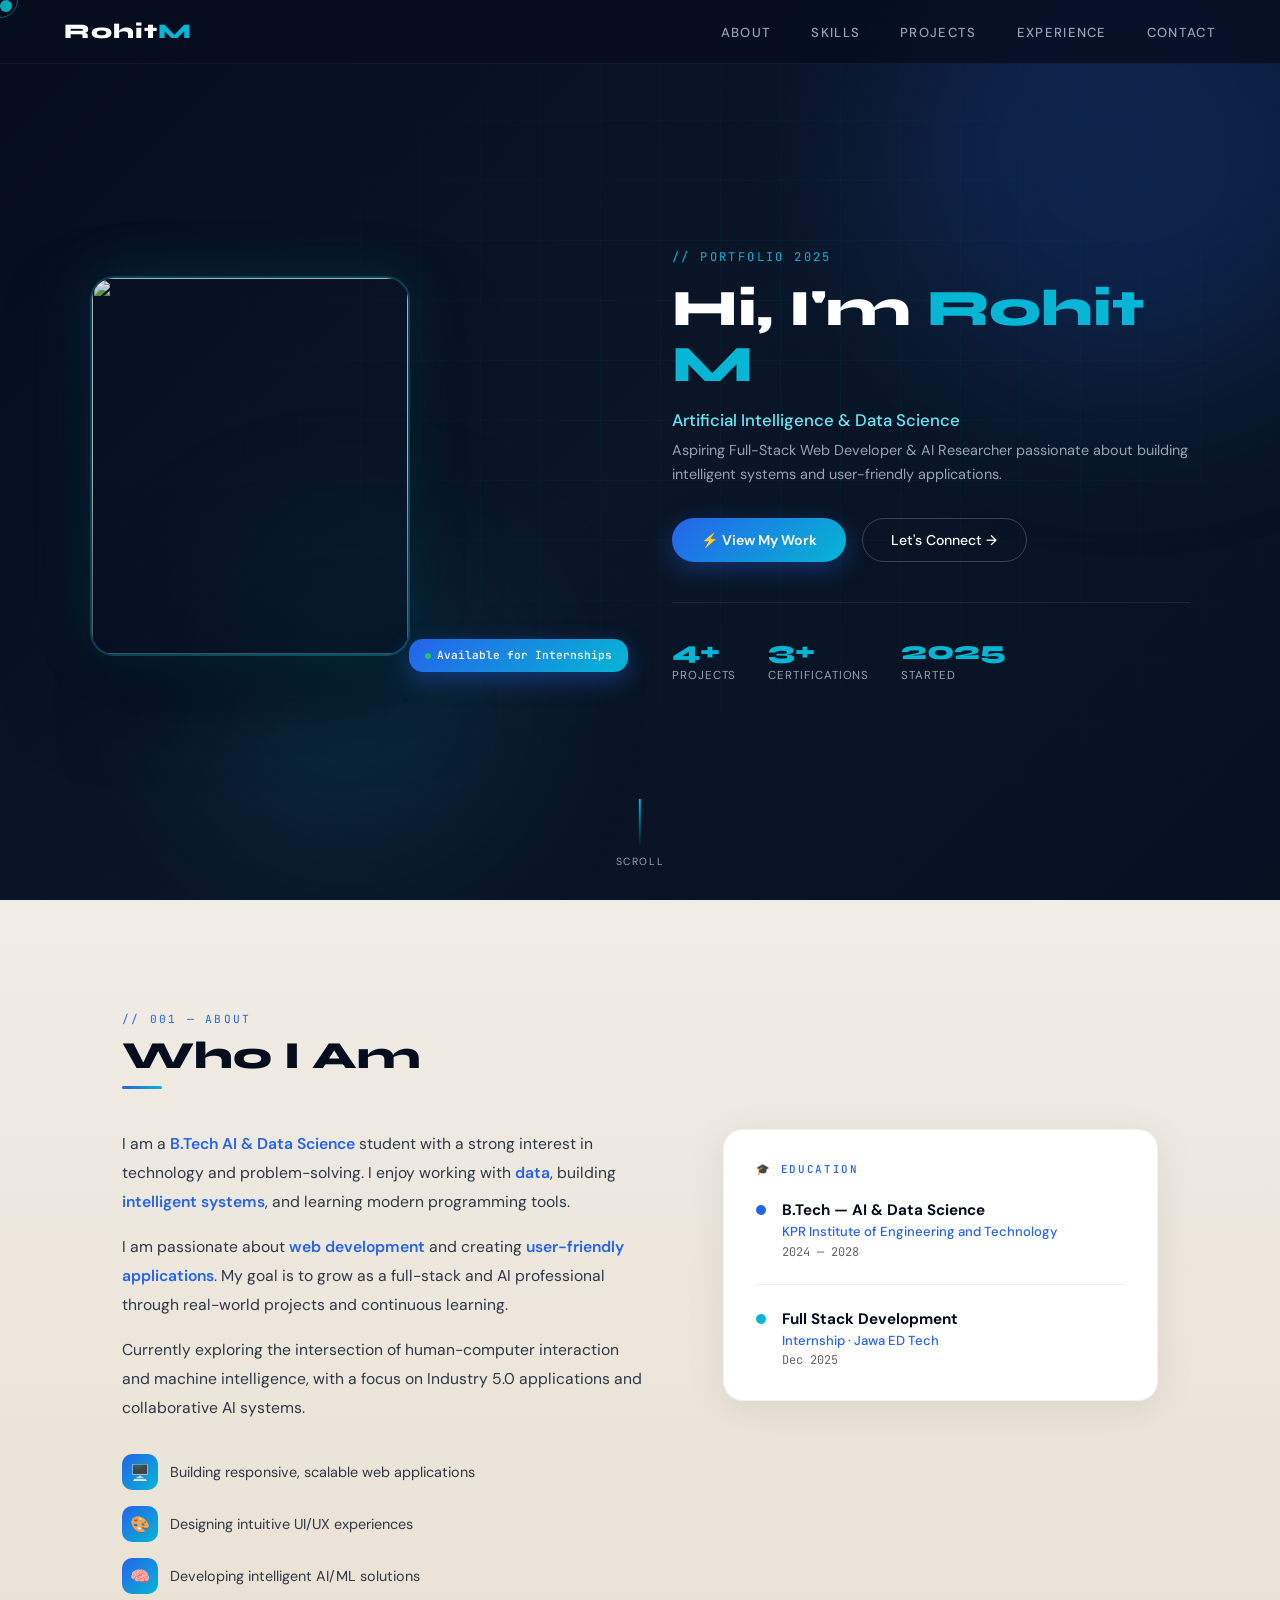
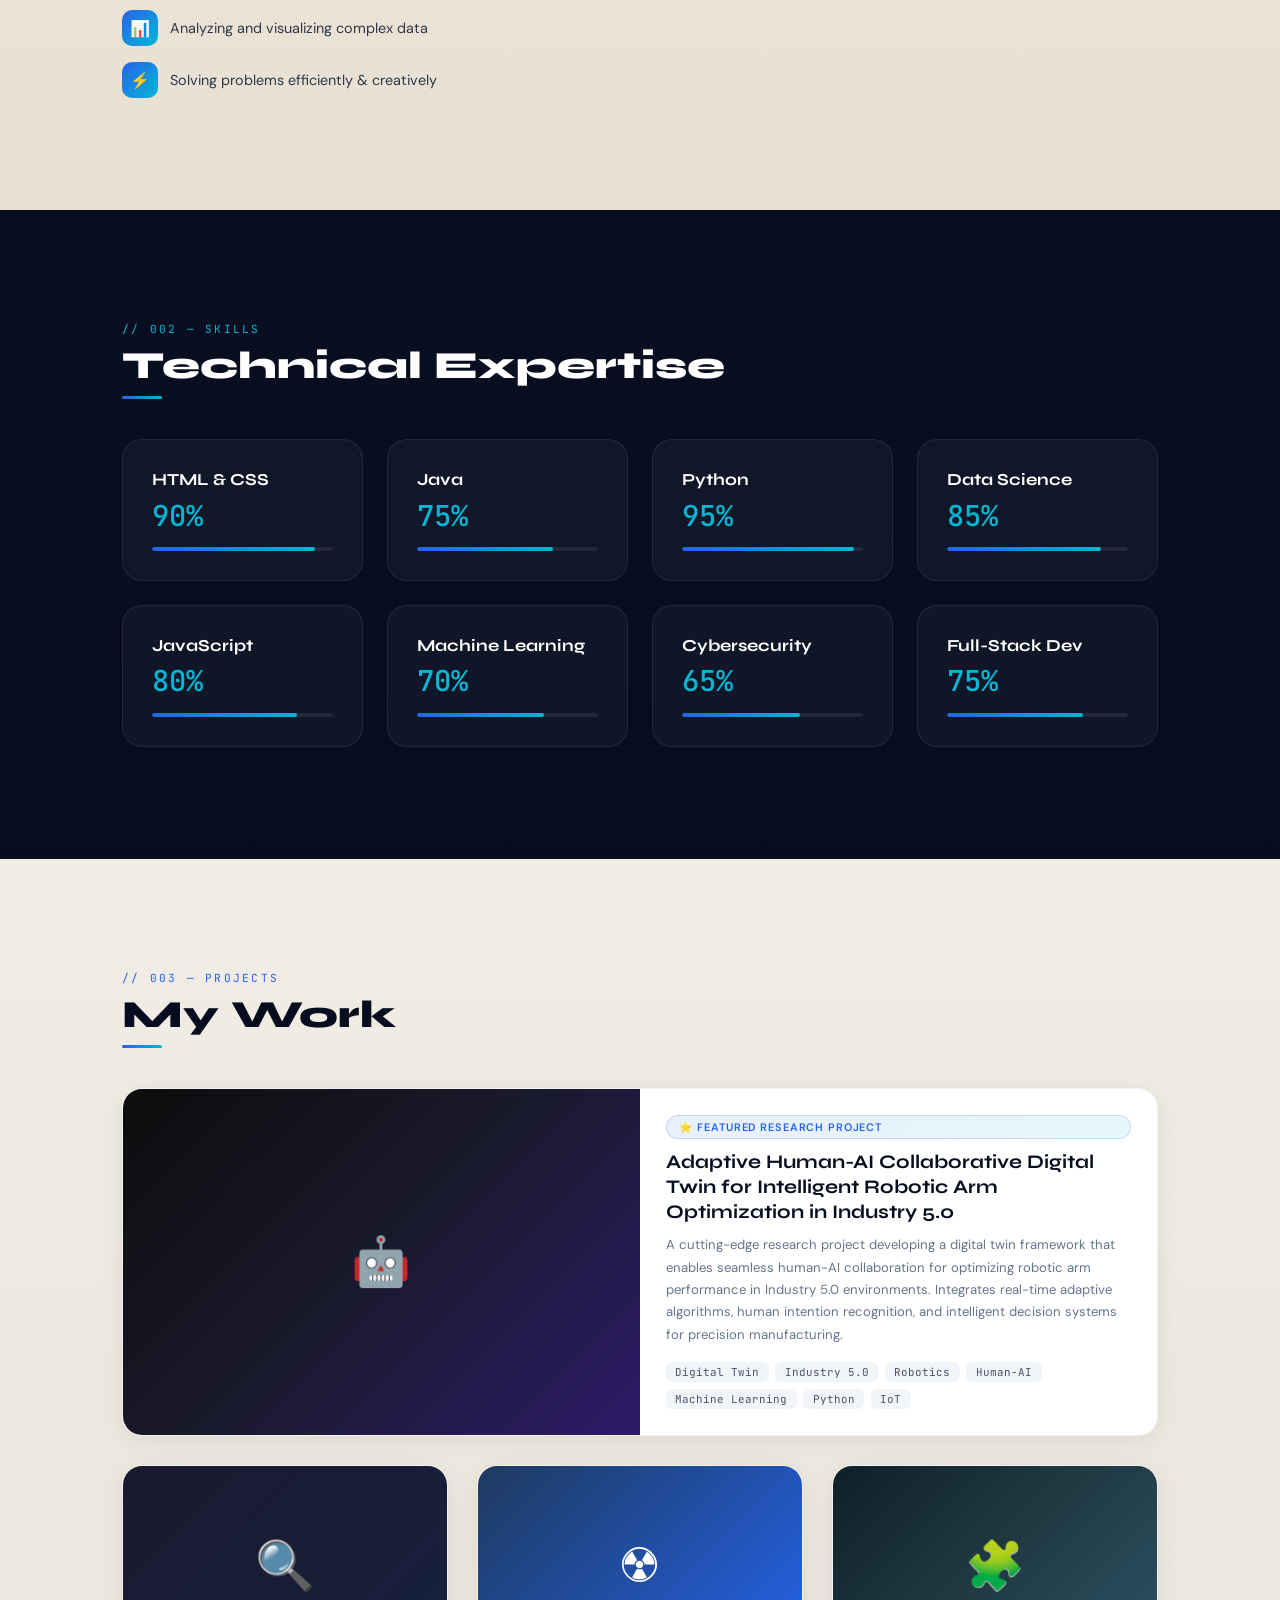
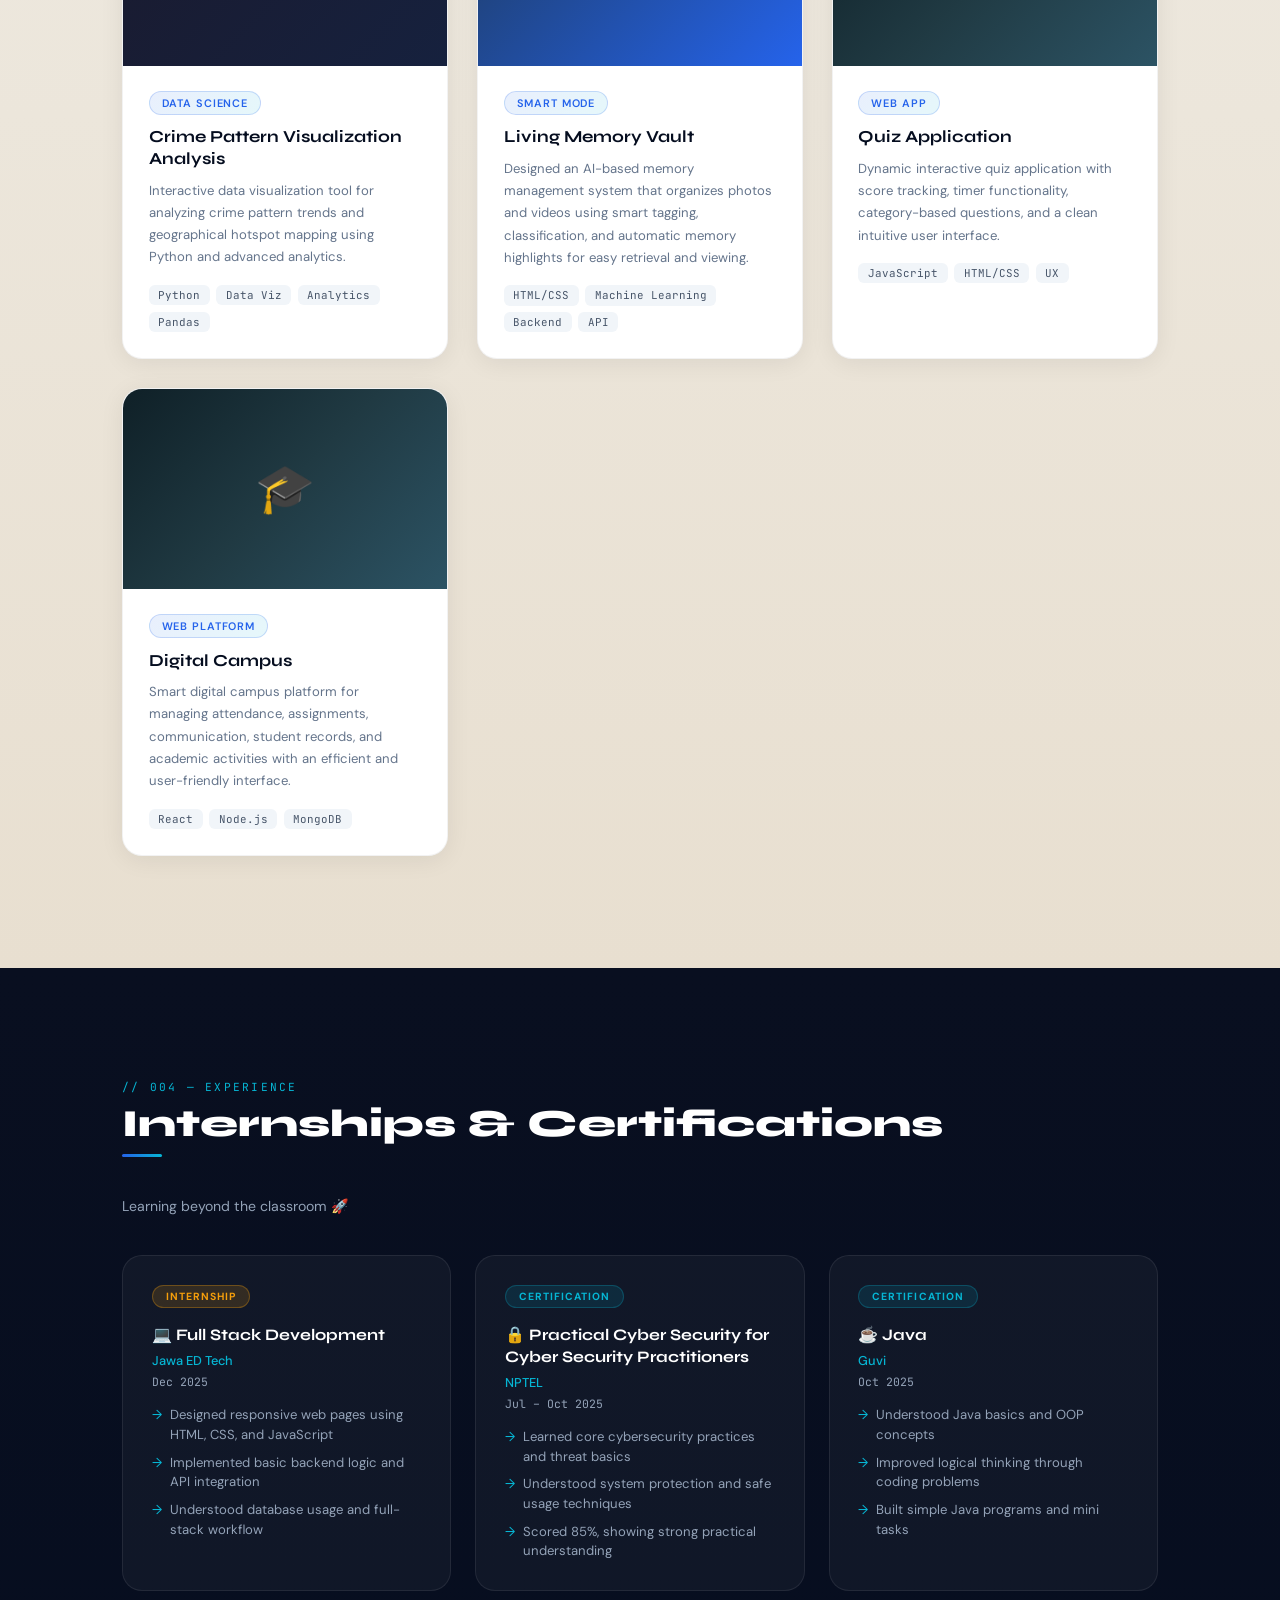
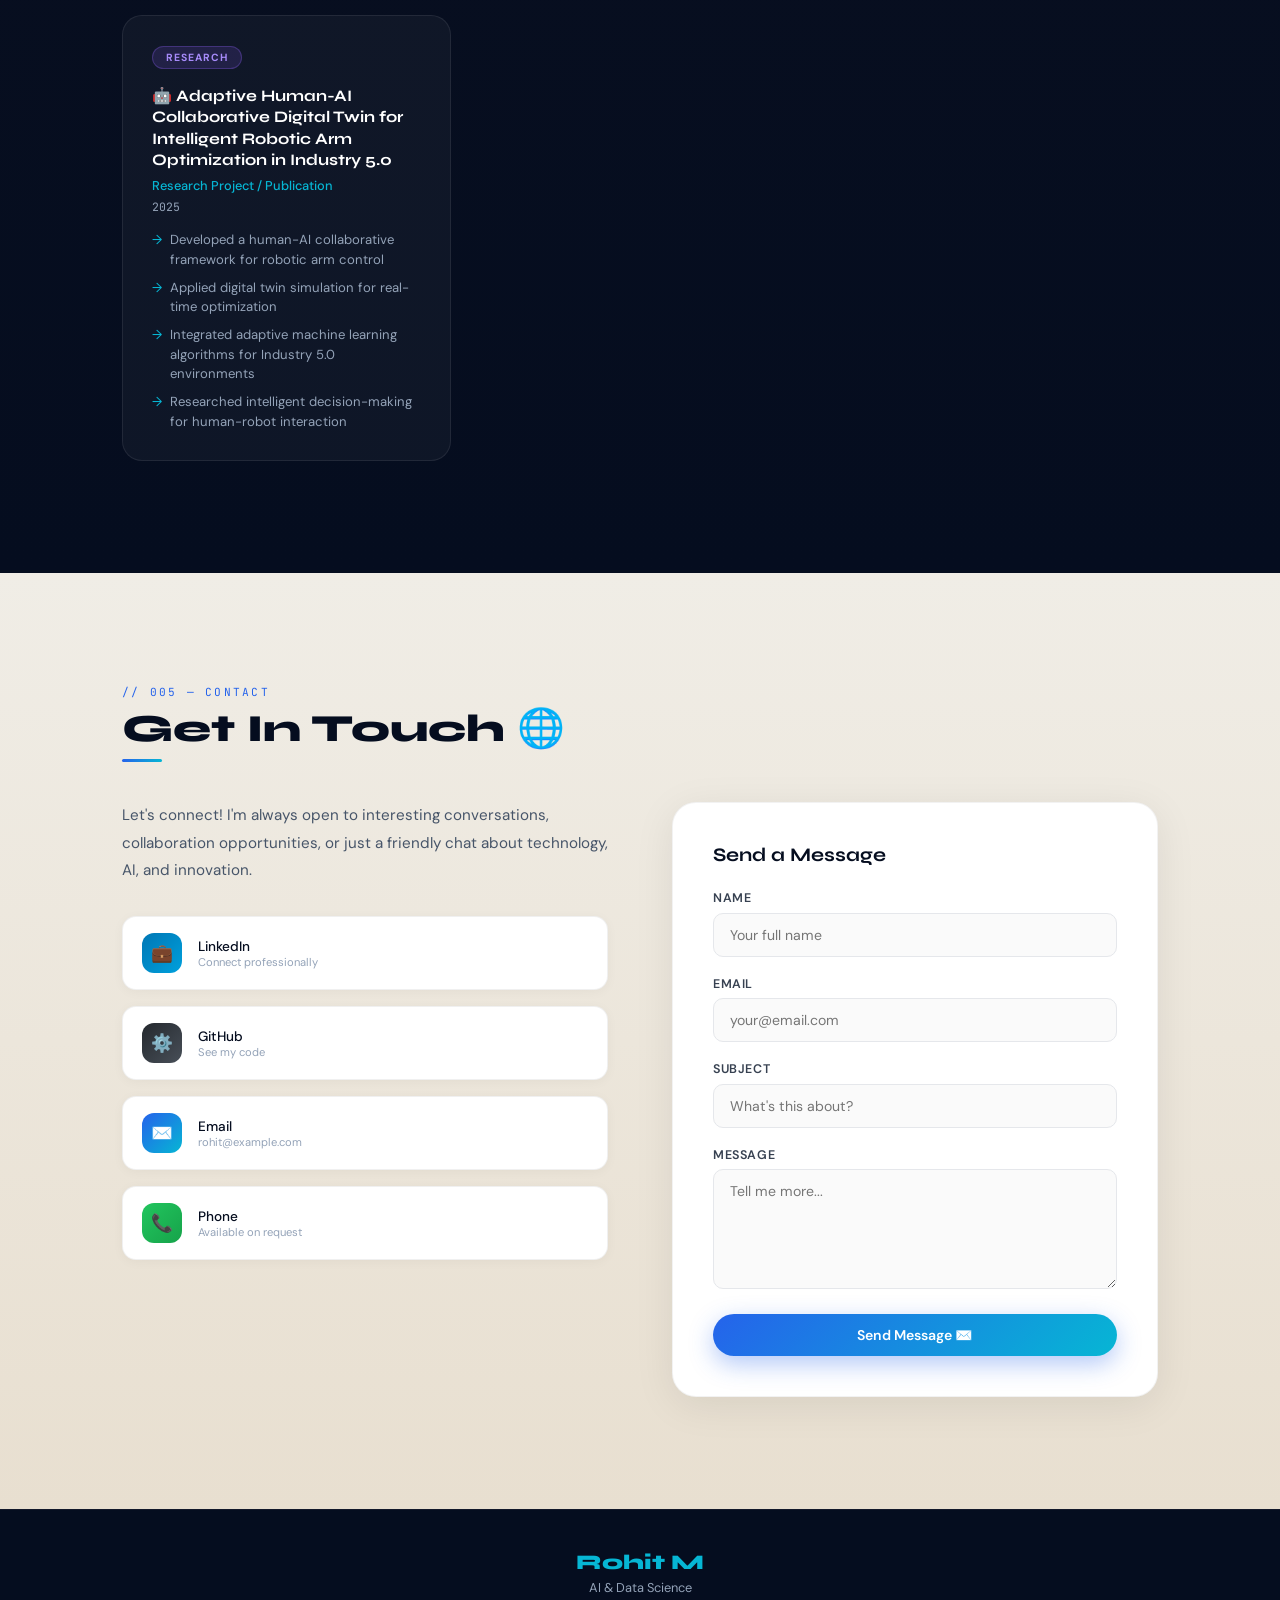
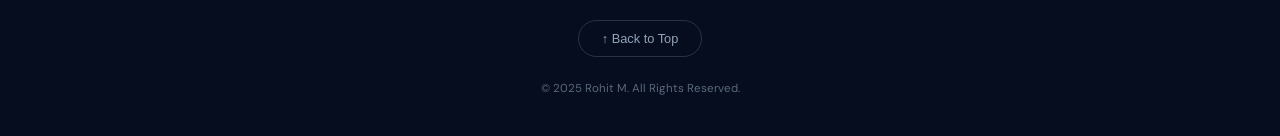
==== index.html @ 1d06ba2e "Add files via upload" ====
<!DOCTYPE html>
<html lang="en">
<head>
<meta charset="UTF-8">
<meta name="viewport" content="width=device-width, initial-scale=1.0">
<title>Rohit M — AI & Data Science Portfolio</title>
<link href="https://fonts.googleapis.com/css2?family=Syne:wght@400;500;600;700;800&family=DM+Sans:ital,wght@0,300;0,400;0,500;1,300&family=JetBrains+Mono:wght@400;500&display=swap" rel="stylesheet">
<style>
:root {
  --navy: #050d1f;
  --navy2: #0a1628;
  --navy3: #0f1f3d;
  --blue: #2563eb;
  --blue-light: #3b82f6;
  --cyan: #06b6d4;
  --cyan-light: #67e8f9;
  --cream: #f0ede6;
  --cream2: #e8e2d8;
  --gold: #f59e0b;
  --white: #ffffff;
  --text-muted: #94a3b8;
  --card-bg: rgba(255,255,255,0.04);
  --card-border: rgba(255,255,255,0.08);
  --gradient-hero: linear-gradient(135deg, #050d1f 0%, #0a1628 50%, #061220 100%);
  --gradient-section: linear-gradient(180deg, #f0ede6 0%, #e8dfd0 100%);
  --gradient-dark: linear-gradient(180deg, #090f20 0%, #050d1f 100%);
}

*, *::before, *::after { box-sizing: border-box; margin: 0; padding: 0; }

html { scroll-behavior: smooth; }

body {
  font-family: 'DM Sans', sans-serif;
  background: var(--navy);
  color: var(--white);
  overflow-x: hidden;
  cursor: none;
}

/* Custom Cursor */
.cursor {
  position: fixed;
  width: 12px; height: 12px;
  background: var(--cyan);
  border-radius: 50%;
  pointer-events: none;
  z-index: 9999;
  transition: transform 0.1s ease;
  mix-blend-mode: difference;
}
.cursor-follower {
  position: fixed;
  width: 36px; height: 36px;
  border: 1.5px solid var(--cyan);
  border-radius: 50%;
  pointer-events: none;
  z-index: 9998;
  transition: transform 0.25s ease, opacity 0.3s;
  opacity: 0.5;
}

/* NAV */
nav {
  position: fixed;
  top: 0; left: 0; right: 0;
  z-index: 100;
  padding: 1.2rem 4rem;
  display: flex;
  align-items: center;
  justify-content: space-between;
  background: rgba(5, 13, 31, 0.8);
  backdrop-filter: blur(20px);
  border-bottom: 1px solid rgba(255,255,255,0.05);
}
.nav-logo {
  font-family: 'Syne', sans-serif;
  font-size: 1.3rem;
  font-weight: 800;
  letter-spacing: 0.05em;
  color: var(--white);
}
.nav-logo span { color: var(--cyan); }
.nav-links {
  display: flex;
  gap: 2.5rem;
  list-style: none;
}
.nav-links a {
  font-size: 0.82rem;
  font-weight: 500;
  letter-spacing: 0.1em;
  text-transform: uppercase;
  color: var(--text-muted);
  text-decoration: none;
  transition: color 0.3s;
  position: relative;
}
.nav-links a::after {
  content: '';
  position: absolute;
  bottom: -4px; left: 0;
  width: 0; height: 1.5px;
  background: var(--cyan);
  transition: width 0.3s;
}
.nav-links a:hover { color: var(--cyan); }
.nav-links a:hover::after { width: 100%; }

/* HERO */
#hero {
  min-height: 100vh;
  background: var(--gradient-hero);
  display: flex;
  align-items: center;
  padding: 7rem 4rem 5rem;
  position: relative;
  overflow: hidden;
}
.hero-bg-grid {
  position: absolute;
  inset: 0;
  background-image:
    linear-gradient(rgba(6,182,212,0.05) 1px, transparent 1px),
    linear-gradient(90deg, rgba(6,182,212,0.05) 1px, transparent 1px);
  background-size: 60px 60px;
  mask-image: radial-gradient(ellipse at 60% 40%, black 0%, transparent 70%);
}
.hero-orb {
  position: absolute;
  border-radius: 50%;
  filter: blur(80px);
  pointer-events: none;
}
.hero-orb-1 {
  width: 500px; height: 500px;
  background: rgba(37,99,235,0.18);
  top: -100px; right: -100px;
}
.hero-orb-2 {
  width: 300px; height: 300px;
  background: rgba(6,182,212,0.12);
  bottom: 50px; left: 200px;
}
.hero-content {
  display: grid;
  grid-template-columns: 1fr 1fr;
  gap: 4rem;
  align-items: center;
  max-width: 1100px;
  margin: 0 auto;
  width: 100%;
  position: relative;
  z-index: 1;
}
.hero-image-wrap {
  position: relative;
}
.hero-image-frame {
  width: 320px; height: 380px;
  border-radius: 24px;
  overflow: hidden;
  position: relative;
  border: 2px solid rgba(6,182,212,0.3);
  box-shadow: 0 0 60px rgba(6,182,212,0.15), 0 40px 80px rgba(0,0,0,0.5);
}
.hero-image-frame img {
  width: 100%; height: 100%;
  object-fit: cover;
  filter: brightness(0.9) contrast(1.05);
}
.hero-image-frame::after {
  content: '';
  position: absolute;
  inset: 0;
  background: linear-gradient(to top, rgba(5,13,31,0.6) 0%, transparent 50%);
}
.hero-badge {
  position: absolute;
  bottom: -16px; right: -20px;
  background: linear-gradient(135deg, var(--blue), var(--cyan));
  border-radius: 14px;
  padding: 0.6rem 1rem;
  font-family: 'JetBrains Mono', monospace;
  font-size: 0.7rem;
  font-weight: 500;
  white-space: nowrap;
  box-shadow: 0 8px 24px rgba(37,99,235,0.4);
}
.hero-badge-pulse {
  display: inline-block;
  width: 6px; height: 6px;
  background: #22c55e;
  border-radius: 50%;
  margin-right: 6px;
  animation: pulse 2s infinite;
}
@keyframes pulse {
  0%,100% { opacity: 1; transform: scale(1); }
  50% { opacity: 0.5; transform: scale(1.4); }
}
.hero-text { }
.hero-eyebrow {
  font-family: 'JetBrains Mono', monospace;
  font-size: 0.75rem;
  color: var(--cyan);
  letter-spacing: 0.2em;
  text-transform: uppercase;
  margin-bottom: 1rem;
  opacity: 0.85;
}
.hero-title {
  font-family: 'Syne', sans-serif;
  font-size: clamp(2.4rem, 4vw, 3.5rem);
  font-weight: 800;
  line-height: 1.1;
  margin-bottom: 1rem;
}
.hero-title .name { color: var(--cyan); }
.hero-subtitle {
  font-size: 1.05rem;
  color: var(--cyan-light);
  font-weight: 500;
  margin-bottom: 0.4rem;
}
.hero-desc {
  font-size: 0.9rem;
  color: var(--text-muted);
  margin-bottom: 2rem;
  line-height: 1.7;
}
.hero-cta {
  display: flex;
  gap: 1rem;
  flex-wrap: wrap;
}
.btn-primary {
  display: inline-flex;
  align-items: center;
  gap: 0.5rem;
  padding: 0.75rem 1.8rem;
  background: linear-gradient(135deg, var(--blue), var(--cyan));
  border: none;
  border-radius: 50px;
  font-family: 'DM Sans', sans-serif;
  font-size: 0.88rem;
  font-weight: 600;
  color: white;
  text-decoration: none;
  cursor: pointer;
  transition: transform 0.2s, box-shadow 0.2s;
  box-shadow: 0 8px 24px rgba(37,99,235,0.35);
}
.btn-primary:hover { transform: translateY(-2px); box-shadow: 0 12px 32px rgba(37,99,235,0.5); }
.btn-outline {
  display: inline-flex;
  align-items: center;
  gap: 0.5rem;
  padding: 0.75rem 1.8rem;
  background: transparent;
  border: 1.5px solid rgba(255,255,255,0.2);
  border-radius: 50px;
  font-family: 'DM Sans', sans-serif;
  font-size: 0.88rem;
  font-weight: 500;
  color: var(--white);
  text-decoration: none;
  cursor: pointer;
  transition: border-color 0.2s, background 0.2s;
}
.btn-outline:hover { border-color: var(--cyan); background: rgba(6,182,212,0.08); }
.hero-stats {
  display: flex;
  gap: 2rem;
  margin-top: 2.5rem;
  padding-top: 2rem;
  border-top: 1px solid rgba(255,255,255,0.08);
}
.stat-num {
  font-family: 'Syne', sans-serif;
  font-size: 1.6rem;
  font-weight: 800;
  color: var(--cyan);
}
.stat-label {
  font-size: 0.72rem;
  color: var(--text-muted);
  text-transform: uppercase;
  letter-spacing: 0.08em;
  margin-top: 2px;
}

/* SCROLL INDICATOR */
.scroll-indicator {
  position: absolute;
  bottom: 2rem;
  left: 50%;
  transform: translateX(-50%);
  display: flex;
  flex-direction: column;
  align-items: center;
  gap: 0.5rem;
  z-index: 2;
}
.scroll-line {
  width: 1.5px;
  height: 48px;
  background: linear-gradient(to bottom, var(--cyan), transparent);
  animation: scrollAnim 2s ease-in-out infinite;
}
@keyframes scrollAnim {
  0% { transform: scaleY(0); transform-origin: top; }
  50% { transform: scaleY(1); transform-origin: top; }
  51% { transform: scaleY(1); transform-origin: bottom; }
  100% { transform: scaleY(0); transform-origin: bottom; }
}
.scroll-text {
  font-size: 0.65rem;
  letter-spacing: 0.15em;
  color: var(--text-muted);
  text-transform: uppercase;
}

/* SECTION BASE */
section { position: relative; }
.section-tag {
  font-family: 'JetBrains Mono', monospace;
  font-size: 0.7rem;
  color: var(--cyan);
  letter-spacing: 0.2em;
  text-transform: uppercase;
  margin-bottom: 0.5rem;
  display: block;
}
.section-title {
  font-family: 'Syne', sans-serif;
  font-size: clamp(1.8rem, 3vw, 2.6rem);
  font-weight: 800;
  line-height: 1.15;
  margin-bottom: 0.5rem;
}
.section-divider {
  width: 40px; height: 3px;
  background: linear-gradient(to right, var(--blue), var(--cyan));
  border-radius: 2px;
  margin-bottom: 2.5rem;
}
.container {
  max-width: 1100px;
  margin: 0 auto;
  padding: 0 2rem;
}

/* ABOUT */
#about {
  padding: 7rem 0;
  background: var(--gradient-section);
  color: var(--navy);
}
#about .section-title { color: var(--navy); }
#about .section-tag { color: var(--blue); }
.about-grid {
  display: grid;
  grid-template-columns: 1.2fr 1fr;
  gap: 5rem;
  align-items: start;
}
.about-text {
  font-size: 0.98rem;
  line-height: 1.85;
  color: #2d3748;
}
.about-text p { margin-bottom: 1rem; }
.about-text .highlight { color: var(--blue); font-weight: 600; }
.about-perks {
  display: flex;
  flex-direction: column;
  gap: 1rem;
  margin-top: 2rem;
}
.perk-item {
  display: flex;
  align-items: center;
  gap: 0.75rem;
  font-size: 0.9rem;
  color: #2d3748;
}
.perk-icon {
  width: 36px; height: 36px;
  background: linear-gradient(135deg, var(--blue), var(--cyan));
  border-radius: 10px;
  display: flex;
  align-items: center;
  justify-content: center;
  flex-shrink: 0;
  font-size: 1rem;
}
.about-edu {
  background: white;
  border-radius: 20px;
  padding: 2rem;
  box-shadow: 0 8px 40px rgba(0,0,0,0.08);
  border: 1px solid rgba(0,0,0,0.05);
}
.edu-label {
  font-family: 'JetBrains Mono', monospace;
  font-size: 0.68rem;
  letter-spacing: 0.15em;
  text-transform: uppercase;
  color: var(--blue);
  margin-bottom: 1.5rem;
  font-weight: 500;
}
.edu-item {
  display: flex;
  gap: 1rem;
  align-items: flex-start;
  padding-bottom: 1.5rem;
  border-bottom: 1px solid #eee;
  margin-bottom: 1.5rem;
}
.edu-item:last-child { border-bottom: none; margin-bottom: 0; padding-bottom: 0; }
.edu-dot {
  width: 10px; height: 10px;
  background: var(--blue);
  border-radius: 50%;
  margin-top: 5px;
  flex-shrink: 0;
}
.edu-degree { font-weight: 700; font-size: 0.95rem; color: var(--navy); margin-bottom: 0.2rem; }
.edu-school { font-size: 0.82rem; color: var(--blue); font-weight: 500; margin-bottom: 0.2rem; }
.edu-year { font-size: 0.75rem; color: #666; font-family: 'JetBrains Mono', monospace; }

/* SKILLS */
#skills {
  padding: 7rem 0;
  background: var(--gradient-dark);
}
.skills-grid {
  display: grid;
  grid-template-columns: repeat(auto-fit, minmax(200px, 1fr));
  gap: 1.5rem;
  margin-top: 1rem;
}
.skill-card {
  background: var(--card-bg);
  border: 1px solid var(--card-border);
  border-radius: 20px;
  padding: 1.8rem;
  position: relative;
  overflow: hidden;
  transition: transform 0.3s, border-color 0.3s;
}
.skill-card:hover { transform: translateY(-5px); border-color: rgba(6,182,212,0.3); }
.skill-card::before {
  content: '';
  position: absolute;
  top: 0; left: 0; right: 0;
  height: 2px;
  background: linear-gradient(to right, var(--blue), var(--cyan));
  opacity: 0;
  transition: opacity 0.3s;
}
.skill-card:hover::before { opacity: 1; }
.skill-name {
  font-family: 'Syne', sans-serif;
  font-size: 1.05rem;
  font-weight: 700;
  margin-bottom: 0.4rem;
}
.skill-level-num {
  font-family: 'JetBrains Mono', monospace;
  font-size: 1.8rem;
  font-weight: 500;
  color: var(--cyan);
  margin-bottom: 0.8rem;
}
.skill-bar-bg {
  width: 100%;
  height: 4px;
  background: rgba(255,255,255,0.08);
  border-radius: 2px;
  overflow: hidden;
}
.skill-bar {
  height: 100%;
  background: linear-gradient(to right, var(--blue), var(--cyan));
  border-radius: 2px;
  width: 0;
  transition: width 1.2s ease;
}

/* PROJECTS */
#projects {
  padding: 7rem 0;
  background: var(--gradient-section);
}
#projects .section-title { color: var(--navy); }
#projects .section-tag { color: var(--blue); }
#projects .section-divider { }
.projects-grid {
  display: grid;
  grid-template-columns: repeat(auto-fit, minmax(310px, 1fr));
  gap: 1.8rem;
}
.project-card {
  background: white;
  border-radius: 20px;
  overflow: hidden;
  box-shadow: 0 4px 24px rgba(0,0,0,0.07);
  border: 1px solid rgba(0,0,0,0.05);
  transition: transform 0.3s, box-shadow 0.3s;
  position: relative;
}
.project-card:hover { transform: translateY(-6px); box-shadow: 0 16px 48px rgba(0,0,0,0.14); }
.project-card.featured {
  grid-column: 1 / -1;
  display: grid;
  grid-template-columns: 1fr 1fr;
}
.project-thumb {
  height: 200px;
  position: relative;
  overflow: hidden;
}
.project-card.featured .project-thumb { height: 100%; min-height: 240px; }
.project-thumb-inner {
  width: 100%; height: 100%;
  display: flex;
  align-items: center;
  justify-content: center;
  font-size: 3rem;
  transition: transform 0.4s;
}
.project-card:hover .project-thumb-inner { transform: scale(1.07); }
.project-thumb-1 { background: linear-gradient(135deg, #1a1a2e, #16213e); }
.project-thumb-2 { background: linear-gradient(135deg, #1e3a5f, #2563eb); }
.project-thumb-3 { background: linear-gradient(135deg, #0f2027, #203a43, #2c5364); }
.project-thumb-4 { background: linear-gradient(135deg, #0d0d0d, #1a1a2e, #2d1b69); }
.project-overlay {
  position: absolute;
  inset: 0;
  background: rgba(37,99,235,0.85);
  display: flex;
  align-items: center;
  justify-content: center;
  opacity: 0;
  transition: opacity 0.3s;
  gap: 1rem;
}
.project-card:hover .project-overlay { opacity: 1; }
.project-body { padding: 1.6rem; }
.project-badge {
  display: inline-block;
  padding: 0.25rem 0.75rem;
  background: linear-gradient(135deg, rgba(37,99,235,0.1), rgba(6,182,212,0.1));
  border: 1px solid rgba(37,99,235,0.2);
  border-radius: 20px;
  font-size: 0.68rem;
  font-weight: 600;
  color: var(--blue);
  text-transform: uppercase;
  letter-spacing: 0.08em;
  margin-bottom: 0.7rem;
}
.project-title {
  font-family: 'Syne', sans-serif;
  font-size: 1.05rem;
  font-weight: 700;
  color: var(--navy);
  margin-bottom: 0.6rem;
  line-height: 1.3;
}
.project-desc {
  font-size: 0.82rem;
  color: #64748b;
  line-height: 1.7;
  margin-bottom: 1rem;
}
.project-tags {
  display: flex;
  flex-wrap: wrap;
  gap: 0.4rem;
}
.tag {
  padding: 0.2rem 0.6rem;
  background: #f1f5f9;
  border-radius: 6px;
  font-size: 0.68rem;
  color: #475569;
  font-family: 'JetBrains Mono', monospace;
}

/* CERTIFICATIONS & INTERNSHIPS */
#certs {
  padding: 7rem 0;
  background: var(--gradient-dark);
}
.certs-grid {
  display: grid;
  grid-template-columns: repeat(auto-fit, minmax(300px, 1fr));
  gap: 1.5rem;
}
.cert-card {
  background: var(--card-bg);
  border: 1px solid var(--card-border);
  border-radius: 20px;
  padding: 1.8rem;
  position: relative;
  overflow: hidden;
  transition: transform 0.3s, border-color 0.3s;
}
.cert-card:hover { transform: translateY(-4px); border-color: rgba(6,182,212,0.25); }
.cert-type-badge {
  display: inline-block;
  padding: 0.25rem 0.8rem;
  border-radius: 20px;
  font-size: 0.65rem;
  font-weight: 700;
  text-transform: uppercase;
  letter-spacing: 0.1em;
  margin-bottom: 1rem;
}
.badge-internship { background: rgba(245,158,11,0.15); color: var(--gold); border: 1px solid rgba(245,158,11,0.3); }
.badge-certification { background: rgba(6,182,212,0.12); color: var(--cyan); border: 1px solid rgba(6,182,212,0.25); }
.badge-research { background: rgba(139,92,246,0.15); color: #a78bfa; border: 1px solid rgba(139,92,246,0.3); }
.cert-title {
  font-family: 'Syne', sans-serif;
  font-size: 1rem;
  font-weight: 700;
  margin-bottom: 0.4rem;
  line-height: 1.35;
}
.cert-org {
  font-size: 0.8rem;
  color: var(--cyan);
  font-weight: 500;
  margin-bottom: 0.3rem;
}
.cert-date {
  font-size: 0.72rem;
  color: var(--text-muted);
  font-family: 'JetBrains Mono', monospace;
  margin-bottom: 1rem;
}
.cert-bullets {
  list-style: none;
  display: flex;
  flex-direction: column;
  gap: 0.5rem;
}
.cert-bullets li {
  font-size: 0.82rem;
  color: var(--text-muted);
  display: flex;
  gap: 0.5rem;
  line-height: 1.5;
}
.cert-bullets li::before { content: '→'; color: var(--cyan); flex-shrink: 0; }

/* CONTACT */
#contact {
  padding: 7rem 0;
  background: var(--gradient-section);
}
#contact .section-title { color: var(--navy); }
#contact .section-tag { color: var(--blue); }
.contact-layout {
  display: grid;
  grid-template-columns: 1fr 1fr;
  gap: 4rem;
  align-items: start;
}
.contact-info { }
.contact-desc {
  font-size: 0.95rem;
  color: #475569;
  line-height: 1.8;
  margin-bottom: 2rem;
}
.contact-links {
  display: flex;
  flex-direction: column;
  gap: 1rem;
}
.contact-link {
  display: flex;
  align-items: center;
  gap: 1rem;
  padding: 1rem 1.2rem;
  background: white;
  border-radius: 14px;
  border: 1px solid rgba(0,0,0,0.06);
  text-decoration: none;
  color: var(--navy);
  transition: transform 0.2s, box-shadow 0.2s;
  box-shadow: 0 2px 12px rgba(0,0,0,0.04);
}
.contact-link:hover { transform: translateX(6px); box-shadow: 0 6px 24px rgba(37,99,235,0.12); }
.contact-link-icon {
  width: 40px; height: 40px;
  border-radius: 12px;
  display: flex;
  align-items: center;
  justify-content: center;
  font-size: 1.1rem;
  flex-shrink: 0;
}
.link-linkedin { background: linear-gradient(135deg, #0077b5, #00a0dc); }
.link-github { background: linear-gradient(135deg, #24292e, #484f58); }
.link-email { background: linear-gradient(135deg, var(--blue), var(--cyan)); }
.link-phone { background: linear-gradient(135deg, #22c55e, #16a34a); }
.contact-link-text { font-size: 0.85rem; font-weight: 500; }
.contact-link-label { font-size: 0.7rem; color: #94a3b8; }
.contact-form-card {
  background: white;
  border-radius: 24px;
  padding: 2.5rem;
  box-shadow: 0 8px 40px rgba(0,0,0,0.08);
  border: 1px solid rgba(0,0,0,0.05);
}
.form-title {
  font-family: 'Syne', sans-serif;
  font-size: 1.2rem;
  font-weight: 700;
  color: var(--navy);
  margin-bottom: 1.5rem;
}
.form-group { margin-bottom: 1.2rem; }
.form-group label { display: block; font-size: 0.78rem; font-weight: 600; color: #374151; margin-bottom: 0.4rem; text-transform: uppercase; letter-spacing: 0.05em; }
.form-group input, .form-group textarea {
  width: 100%;
  padding: 0.75rem 1rem;
  border: 1.5px solid #e5e7eb;
  border-radius: 10px;
  font-family: 'DM Sans', sans-serif;
  font-size: 0.88rem;
  color: var(--navy);
  transition: border-color 0.2s;
  background: #fafafa;
  outline: none;
  resize: vertical;
}
.form-group input:focus, .form-group textarea:focus { border-color: var(--blue); background: white; }
.form-group textarea { min-height: 120px; }

/* FOOTER */
footer {
  background: var(--navy);
  padding: 2.5rem;
  text-align: center;
  border-top: 1px solid rgba(255,255,255,0.05);
}
.footer-name {
  font-family: 'Syne', sans-serif;
  font-size: 1.3rem;
  font-weight: 800;
  color: var(--cyan);
  margin-bottom: 0.3rem;
}
.footer-role { font-size: 0.8rem; color: var(--text-muted); margin-bottom: 1.5rem; }
.footer-back {
  display: inline-flex;
  align-items: center;
  gap: 0.4rem;
  padding: 0.6rem 1.4rem;
  border: 1.5px solid rgba(255,255,255,0.15);
  border-radius: 50px;
  font-size: 0.8rem;
  color: var(--text-muted);
  text-decoration: none;
  transition: color 0.2s, border-color 0.2s;
  cursor: pointer;
  background: none;
}
.footer-back:hover { color: var(--cyan); border-color: var(--cyan); }
.footer-copy { font-size: 0.72rem; color: var(--text-muted); margin-top: 1.5rem; opacity: 0.6; }

/* REVEAL ANIMATIONS */
.reveal {
  opacity: 0;
  transform: translateY(30px);
  transition: opacity 0.7s ease, transform 0.7s ease;
}
.reveal.visible { opacity: 1; transform: translateY(0); }
.reveal-delay-1 { transition-delay: 0.1s; }
.reveal-delay-2 { transition-delay: 0.2s; }
.reveal-delay-3 { transition-delay: 0.3s; }
.reveal-delay-4 { transition-delay: 0.4s; }

/* MOBILE */
@media (max-width: 768px) {
  nav { padding: 1rem 1.5rem; }
  .nav-links { display: none; }
  #hero { padding: 6rem 1.5rem 4rem; }
  .hero-content { grid-template-columns: 1fr; gap: 2rem; text-align: center; }
  .hero-image-wrap { display: flex; justify-content: center; }
  .hero-cta { justify-content: center; }
  .hero-stats { justify-content: center; }
  .about-grid { grid-template-columns: 1fr; gap: 2.5rem; }
  .contact-layout { grid-template-columns: 1fr; }
  .project-card.featured { grid-column: auto; display: block; }
  .container { padding: 0 1.5rem; }
}
</style>
</head>
<body>

<div class="cursor" id="cursor"></div>
<div class="cursor-follower" id="cursorFollower"></div>

<!-- NAV -->
<nav>
  <div class="nav-logo">Rohit<span>M</span></div>
  <ul class="nav-links">
    <li><a href="#about">About</a></li>
    <li><a href="#skills">Skills</a></li>
    <li><a href="#projects">Projects</a></li>
    <li><a href="#certs">Experience</a></li>
    <li><a href="#contact">Contact</a></li>
  </ul>
</nav>

<!-- HERO -->
<section id="hero">
  <div class="hero-bg-grid"></div>
  <div class="hero-orb hero-orb-1"></div>
  <div class="hero-orb hero-orb-2"></div>

  <div class="hero-content">
    <div class="hero-image-wrap reveal">
      <div class="hero-image-frame">
        <!-- Placeholder — replace src with your actual photo path -->
        <img src="images/image.JPG">
      </div>
      <div class="hero-badge">
        <span class="hero-badge-pulse"></span>Available for Internships
      </div>
    </div>

    <div class="hero-text">
      <div class="hero-eyebrow reveal reveal-delay-1">// Portfolio 2025</div>
      <h1 class="hero-title reveal reveal-delay-2">Hi, I'm <span class="name">Rohit M</span></h1>
      <p class="hero-subtitle reveal reveal-delay-2">Artificial Intelligence &amp; Data Science</p>
      <p class="hero-desc reveal reveal-delay-3">Aspiring Full-Stack Web Developer &amp; AI Researcher passionate about building intelligent systems and user-friendly applications.</p>
      <div class="hero-cta reveal reveal-delay-3">
        <a href="#projects" class="btn-primary">⚡ View My Work</a>
        <a href="#contact" class="btn-outline">Let's Connect →</a>
      </div>
      <div class="hero-stats reveal reveal-delay-4">
        <div>
          <div class="stat-num">4+</div>
          <div class="stat-label">Projects</div>
        </div>
        <div>
          <div class="stat-num">3+</div>
          <div class="stat-label">Certifications</div>
        </div>
        <div>
          <div class="stat-num">2025</div>
          <div class="stat-label">Started</div>
        </div>
      </div>
    </div>
  </div>

  <div class="scroll-indicator">
    <div class="scroll-line"></div>
    <span class="scroll-text">Scroll</span>
  </div>
</section>

<!-- ABOUT -->
<section id="about">
  <div class="container">
    <span class="section-tag reveal">// 001 — About</span>
    <h2 class="section-title reveal">Who I Am</h2>
    <div class="section-divider reveal"></div>

    <div class="about-grid">
      <div>
        <div class="about-text reveal">
          <p>I am a <span class="highlight">B.Tech AI &amp; Data Science</span> student with a strong interest in technology and problem-solving. I enjoy working with <span class="highlight">data</span>, building <span class="highlight">intelligent systems</span>, and learning modern programming tools.</p>
          <p>I am passionate about <span class="highlight">web development</span> and creating <span class="highlight">user-friendly applications</span>. My goal is to grow as a full-stack and AI professional through real-world projects and continuous learning.</p>
          <p>Currently exploring the intersection of human-computer interaction and machine intelligence, with a focus on Industry 5.0 applications and collaborative AI systems.</p>
        </div>
        <div class="about-perks reveal reveal-delay-1">
          <div class="perk-item"><span class="perk-icon">🖥️</span> Building responsive, scalable web applications</div>
          <div class="perk-item"><span class="perk-icon">🎨</span> Designing intuitive UI/UX experiences</div>
          <div class="perk-item"><span class="perk-icon">🧠</span> Developing intelligent AI/ML solutions</div>
          <div class="perk-item"><span class="perk-icon">📊</span> Analyzing and visualizing complex data</div>
          <div class="perk-item"><span class="perk-icon">⚡</span> Solving problems efficiently &amp; creatively</div>
        </div>
      </div>

      <div class="about-edu reveal reveal-delay-2">
        <div class="edu-label">🎓 Education</div>
        <div class="edu-item">
          <div class="edu-dot"></div>
          <div>
            <div class="edu-degree">B.Tech — AI &amp; Data Science</div>
            <div class="edu-school">KPR Institute of Engineering and Technology</div>
            <div class="edu-year">2024 — 2028</div>
          </div>
        </div>
        <div class="edu-item">
          <div class="edu-dot" style="background:#06b6d4"></div>
          <div>
            <div class="edu-degree">Full Stack Development</div>
            <div class="edu-school">Internship · Jawa ED Tech</div>
            <div class="edu-year">Dec 2025</div>
          </div>
        </div>
        
        </div>
      </div>
    </div>
  </div>
</section>

<!-- SKILLS -->
<section id="skills">
  <div class="container">
    <span class="section-tag reveal">// 002 — Skills</span>
    <h2 class="section-title reveal">Technical Expertise</h2>
    <div class="section-divider reveal"></div>

    <div class="skills-grid">
      <div class="skill-card reveal reveal-delay-1" data-level="90">
        <div class="skill-name">HTML &amp; CSS</div>
        <div class="skill-level-num">90%</div>
        <div class="skill-bar-bg"><div class="skill-bar" data-width="90"></div></div>
      </div>
      <div class="skill-card reveal reveal-delay-2" data-level="75">
        <div class="skill-name">Java</div>
        <div class="skill-level-num">75%</div>
        <div class="skill-bar-bg"><div class="skill-bar" data-width="75"></div></div>
      </div>
      <div class="skill-card reveal reveal-delay-3" data-level="95">
        <div class="skill-name">Python</div>
        <div class="skill-level-num">95%</div>
        <div class="skill-bar-bg"><div class="skill-bar" data-width="95"></div></div>
      </div>
      <div class="skill-card reveal reveal-delay-4" data-level="85">
        <div class="skill-name">Data Science</div>
        <div class="skill-level-num">85%</div>
        <div class="skill-bar-bg"><div class="skill-bar" data-width="85"></div></div>
      </div>
      <div class="skill-card reveal reveal-delay-1" data-level="80">
        <div class="skill-name">JavaScript</div>
        <div class="skill-level-num">80%</div>
        <div class="skill-bar-bg"><div class="skill-bar" data-width="80"></div></div>
      </div>
      <div class="skill-card reveal reveal-delay-2" data-level="70">
        <div class="skill-name">Machine Learning</div>
        <div class="skill-level-num">70%</div>
        <div class="skill-bar-bg"><div class="skill-bar" data-width="70"></div></div>
      </div>
      <div class="skill-card reveal reveal-delay-3" data-level="65">
        <div class="skill-name">Cybersecurity</div>
        <div class="skill-level-num">65%</div>
        <div class="skill-bar-bg"><div class="skill-bar" data-width="65"></div></div>
      </div>
      <div class="skill-card reveal reveal-delay-4" data-level="75">
        <div class="skill-name">Full-Stack Dev</div>
        <div class="skill-level-num">75%</div>
        <div class="skill-bar-bg"><div class="skill-bar" data-width="75"></div></div>
      </div>
    </div>
  </div>
</section>

<!-- PROJECTS -->
<section id="projects">
  <div class="container">
    <span class="section-tag reveal">// 003 — Projects</span>
    <h2 class="section-title reveal">My Work</h2>
    <div class="section-divider reveal"></div>

    <div class="projects-grid">

      <!-- FEATURED PROJECT -->
      <div class="project-card featured reveal">
        <div class="project-thumb project-thumb-4">
          <div class="project-thumb-inner">🤖</div>
          
        </div>
        <div class="project-body" style="display:flex;flex-direction:column;justify-content:center;">
          <div class="project-badge">⭐ Featured Research Project</div>
          <h3 class="project-title" style="font-size:1.2rem;">Adaptive Human-AI Collaborative Digital Twin for Intelligent Robotic Arm Optimization in Industry 5.0</h3>
          <p class="project-desc">A cutting-edge research project developing a digital twin framework that enables seamless human-AI collaboration for optimizing robotic arm performance in Industry 5.0 environments. Integrates real-time adaptive algorithms, human intention recognition, and intelligent decision systems for precision manufacturing.</p>
          <div class="project-tags">
            <span class="tag">Digital Twin</span>
            <span class="tag">Industry 5.0</span>
            <span class="tag">Robotics</span>
            <span class="tag">Human-AI</span>
            <span class="tag">Machine Learning</span>
            <span class="tag">Python</span>
            <span class="tag">IoT</span>
          </div>
        </div>
      </div>

      <div class="project-card reveal reveal-delay-1">
        <div class="project-thumb project-thumb-1">
          <div class="project-thumb-inner">🔍</div>
          
        </div>
        <div class="project-body">
          <div class="project-badge">Data Science</div>
          <h3 class="project-title">Crime Pattern Visualization Analysis</h3>
          <p class="project-desc">Interactive data visualization tool for analyzing crime pattern trends and geographical hotspot mapping using Python and advanced analytics.</p>
          <div class="project-tags">
            <span class="tag">Python</span>
            <span class="tag">Data Viz</span>
            <span class="tag">Analytics</span>
            <span class="tag">Pandas</span>
          </div>
        </div>
      </div>

      <div class="project-card reveal reveal-delay-2">
        <div class="project-thumb project-thumb-2">
          <div class="project-thumb-inner">☢</div>
          
        </div>
        <div class="project-body">
          <div class="project-badge">Smart Mode</div>
          <h3 class="project-title">Living Memory Vault</h3>
          <p class="project-desc">Designed an AI-based memory management system that organizes photos and videos using smart tagging, classification, and automatic memory highlights for easy retrieval and viewing.</p>
          <div class="project-tags">
            <span class="tag">HTML/CSS</span>
            <span class="tag"> Machine Learning</span>
            <span class="tag">Backend</span>
            <span class="tag">API</span>
          </div>
        </div>
      </div>

      <div class="project-card reveal reveal-delay-3">
        <div class="project-thumb project-thumb-3">
          <div class="project-thumb-inner">🧩</div>
          
        </div>
        <div class="project-body">
          <div class="project-badge">Web App</div>
          <h3 class="project-title">Quiz Application</h3>
          <p class="project-desc">Dynamic interactive quiz application with score tracking, timer functionality, category-based questions, and a clean intuitive user interface.</p>
          <div class="project-tags">
            <span class="tag">JavaScript</span>
            <span class="tag">HTML/CSS</span>
            <span class="tag">UX</span>
          </div>
        </div>
      </div>
      <div class="project-card reveal reveal-delay-3">
  <div class="project-thumb project-thumb-3">
    <div class="project-thumb-inner">🎓</div>
    
  </div>

  <div class="project-body">
    <div class="project-badge">Web Platform</div>

    <h3 class="project-title">Digital Campus</h3>

    <p class="project-desc">
      Smart digital campus platform for managing attendance, assignments, communication, student records, and academic activities with an efficient and user-friendly interface.
    </p>

    <div class="project-tags">
      <span class="tag">React</span>
      <span class="tag">Node.js</span>
      <span class="tag">MongoDB</span>
    </div>
  </div>
</div>

    </div>
  </div>
</section>

<!-- INTERNSHIPS & CERTIFICATIONS -->
<section id="certs">
  <div class="container">
    <span class="section-tag reveal">// 004 — Experience</span>
    <h2 class="section-title reveal">Internships &amp; Certifications</h2>
    <div class="section-divider reveal"></div>
    <p style="color:var(--text-muted);margin-bottom:2.5rem;font-size:0.88rem;" class="reveal">Learning beyond the classroom 🚀</p>

    <div class="certs-grid">

      <div class="cert-card reveal reveal-delay-1">
        <span class="cert-type-badge badge-internship">Internship</span>
        <h3 class="cert-title">💻 Full Stack Development</h3>
        <div class="cert-org">Jawa ED Tech</div>
        <div class="cert-date">Dec 2025</div>
        <ul class="cert-bullets">
          <li>Designed responsive web pages using HTML, CSS, and JavaScript</li>
          <li>Implemented basic backend logic and API integration</li>
          <li>Understood database usage and full-stack workflow</li>
        </ul>
      </div>

      <div class="cert-card reveal reveal-delay-2">
        <span class="cert-type-badge badge-certification">Certification</span>
        <h3 class="cert-title">🔒 Practical Cyber Security for Cyber Security Practitioners</h3>
        <div class="cert-org">NPTEL</div>
        <div class="cert-date">Jul – Oct 2025</div>
        <ul class="cert-bullets">
          <li>Learned core cybersecurity practices and threat basics</li>
          <li>Understood system protection and safe usage techniques</li>
          <li>Scored 85%, showing strong practical understanding</li>
        </ul>
      </div>

      <div class="cert-card reveal reveal-delay-3">
        <span class="cert-type-badge badge-certification">Certification</span>
        <h3 class="cert-title">☕ Java</h3>
        <div class="cert-org">Guvi</div>
        <div class="cert-date">Oct 2025</div>
        <ul class="cert-bullets">
          <li>Understood Java basics and OOP concepts</li>
          <li>Improved logical thinking through coding problems</li>
          <li>Built simple Java programs and mini tasks</li>
        </ul>
      </div>

      <div class="cert-card reveal reveal-delay-4">
        <span class="cert-type-badge badge-research">Research</span>
        <h3 class="cert-title">🤖 Adaptive Human-AI Collaborative Digital Twin for Intelligent Robotic Arm Optimization in Industry 5.0</h3>
        <div class="cert-org">Research Project / Publication</div>
        <div class="cert-date">2025</div>
        <ul class="cert-bullets">
          <li>Developed a human-AI collaborative framework for robotic arm control</li>
          <li>Applied digital twin simulation for real-time optimization</li>
          <li>Integrated adaptive machine learning algorithms for Industry 5.0 environments</li>
          <li>Researched intelligent decision-making for human-robot interaction</li>
        </ul>
      </div>

    </div>
  </div>
</section>

<!-- CONTACT -->
<section id="contact">
  <div class="container">
    <span class="section-tag reveal">// 005 — Contact</span>
    <h2 class="section-title reveal">Get In Touch 🌐</h2>
    <div class="section-divider reveal"></div>

    <div class="contact-layout">
      <div class="contact-info reveal">
        <p class="contact-desc">Let's connect! I'm always open to interesting conversations, collaboration opportunities, or just a friendly chat about technology, AI, and innovation.</p>
        <div class="contact-links">
          <a href="https://linkedin.com" class="contact-link" target="_blank">
            <span class="contact-link-icon link-linkedin">💼</span>
            <div><div class="contact-link-text">LinkedIn</div><div class="contact-link-label">Connect professionally</div></div>
          </a>
          <a href="https://github.com" class="contact-link" target="_blank">
            <span class="contact-link-icon link-github">⚙️</span>
            <div><div class="contact-link-text">GitHub</div><div class="contact-link-label">See my code</div></div>
          </a>
          <a href="mailto:rohitmahendran18@gmail.com" class="contact-link">
            <span class="contact-link-icon link-email">✉️</span>
            <div><div class="contact-link-text">Email</div><div class="contact-link-label">rohit@example.com</div></div>
          </a>
          <a href="tel:+91XXXXXXXXXX" class="contact-link">
            <span class="contact-link-icon link-phone">📞</span>
            <div><div class="contact-link-text">Phone</div><div class="contact-link-label">Available on request</div></div>
          </a>
        </div>
      </div>

      <div class="contact-form-card reveal reveal-delay-2">
        <div class="form-title">Send a Message</div>
        <div class="form-group">
          <label>Name</label>
          <input type="text" placeholder="Your full name">
        </div>
        <div class="form-group">
          <label>Email</label>
          <input type="email" placeholder="your@email.com">
        </div>
        <div class="form-group">
          <label>Subject</label>
          <input type="text" placeholder="What's this about?">
        </div>
        <div class="form-group">
          <label>Message</label>
          <textarea placeholder="Tell me more..."></textarea>
        </div>
        <button class="btn-primary" style="width:100%;justify-content:center;" onclick="alert('Message sent! (Demo)')">Send Message ✉️</button>
      </div>
    </div>
  </div>
</section>

<!-- FOOTER -->
<footer>
  <div class="footer-name">Rohit M</div>
  <div class="footer-role">AI &amp; Data Science </div>
  <button class="footer-back" onclick="window.scrollTo({top:0,behavior:'smooth'})">↑ Back to Top</button>
  <div class="footer-copy">© 2025 Rohit M. All Rights Reserved.</div>
</footer>

<script>
// Cursor
const cursor = document.getElementById('cursor');
const follower = document.getElementById('cursorFollower');
let fx = 0, fy = 0, cx = 0, cy = 0;
document.addEventListener('mousemove', e => {
  cx = e.clientX; cy = e.clientY;
  cursor.style.left = cx - 6 + 'px';
  cursor.style.top = cy - 6 + 'px';
});
function animFollower() {
  fx += (cx - fx) * 0.12;
  fy += (cy - fy) * 0.12;
  follower.style.left = fx - 18 + 'px';
  follower.style.top = fy - 18 + 'px';
  requestAnimationFrame(animFollower);
}
animFollower();

// Reveal on scroll
const reveals = document.querySelectorAll('.reveal');
const observer = new IntersectionObserver(entries => {
  entries.forEach(e => {
    if (e.isIntersecting) {
      e.target.classList.add('visible');
      // Animate skill bars
      const bar = e.target.querySelector('.skill-bar');
      if (bar) {
        setTimeout(() => { bar.style.width = bar.getAttribute('data-width') + '%'; }, 200);
      }
    }
  });
}, { threshold: 0.15 });
reveals.forEach(r => observer.observe(r));

// Skill bars init
document.querySelectorAll('.skill-bar').forEach(bar => {
  bar.style.width = '0%';
});

// Nav active state
window.addEventListener('scroll', () => {
  const nav = document.querySelector('nav');
  nav.style.background = window.scrollY > 50
    ? 'rgba(5,13,31,0.95)'
    : 'rgba(5,13,31,0.8)';
});
</script>
</body>
</html>
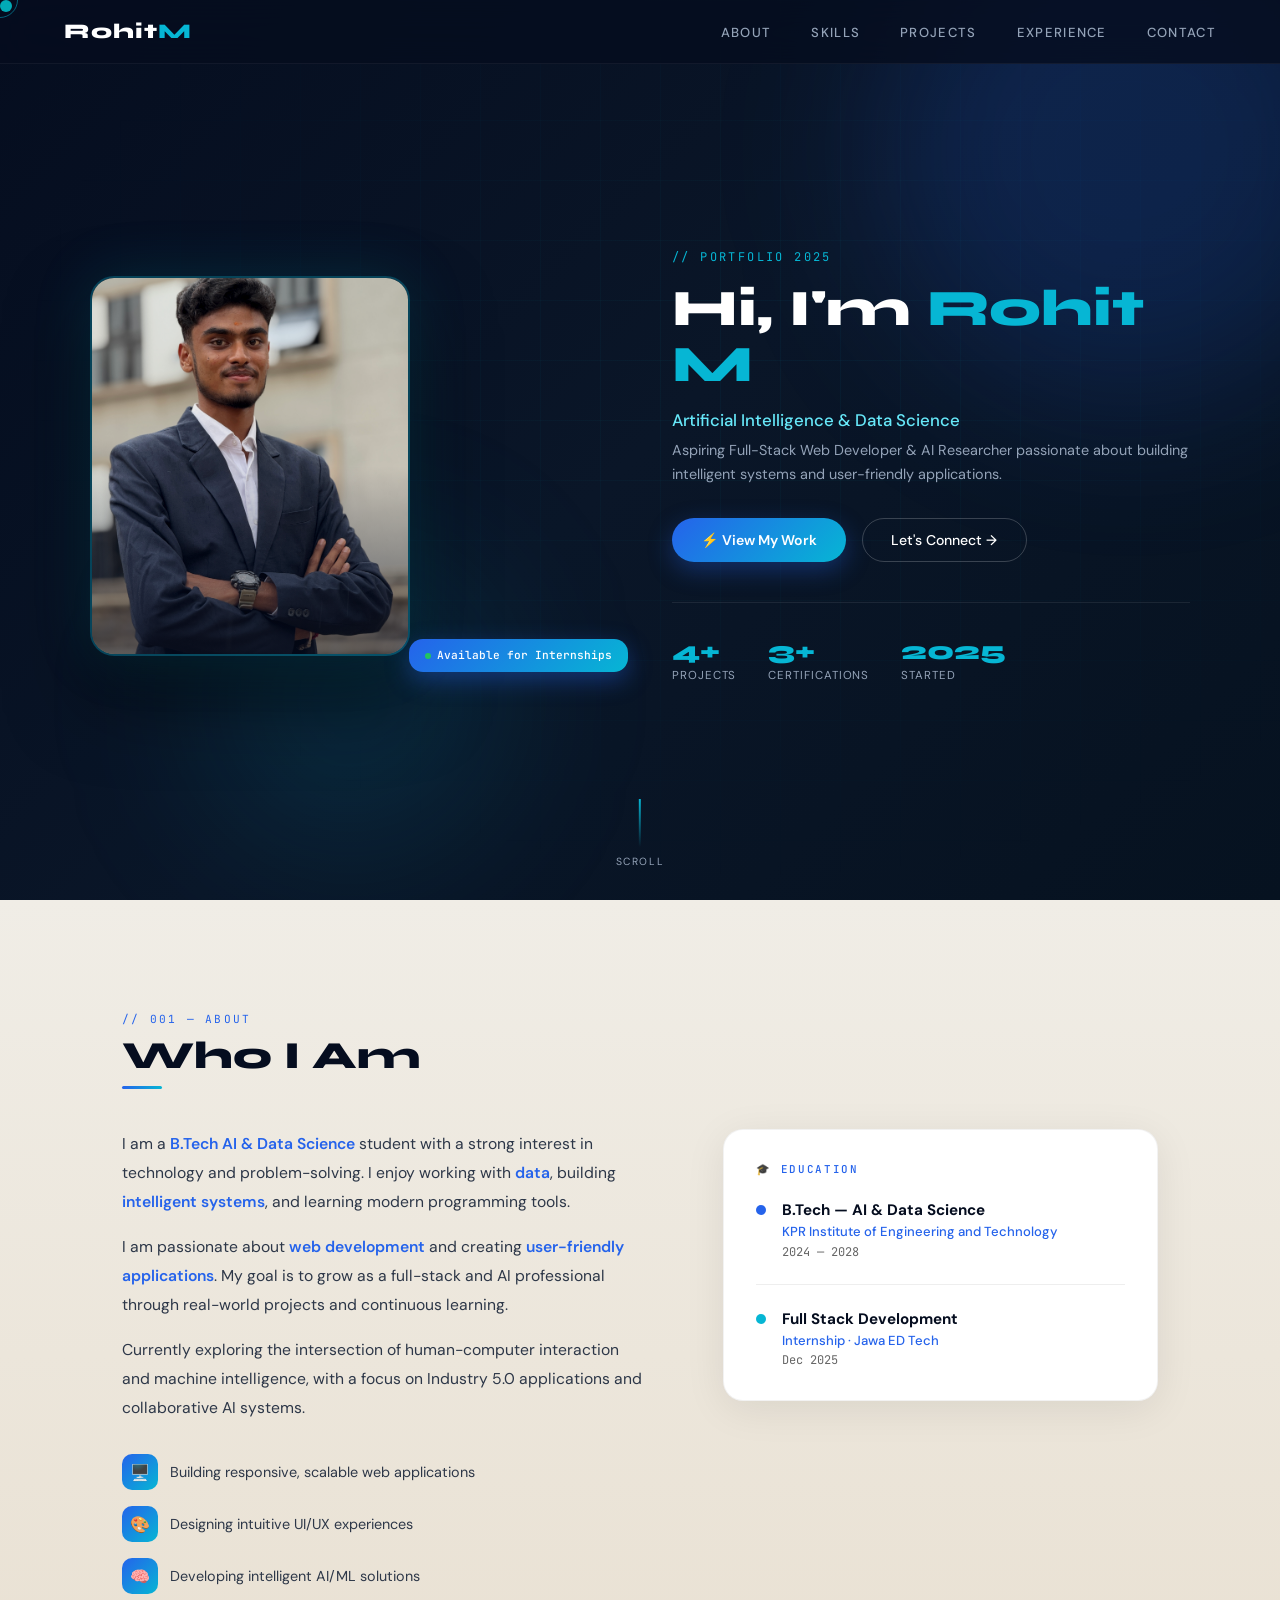
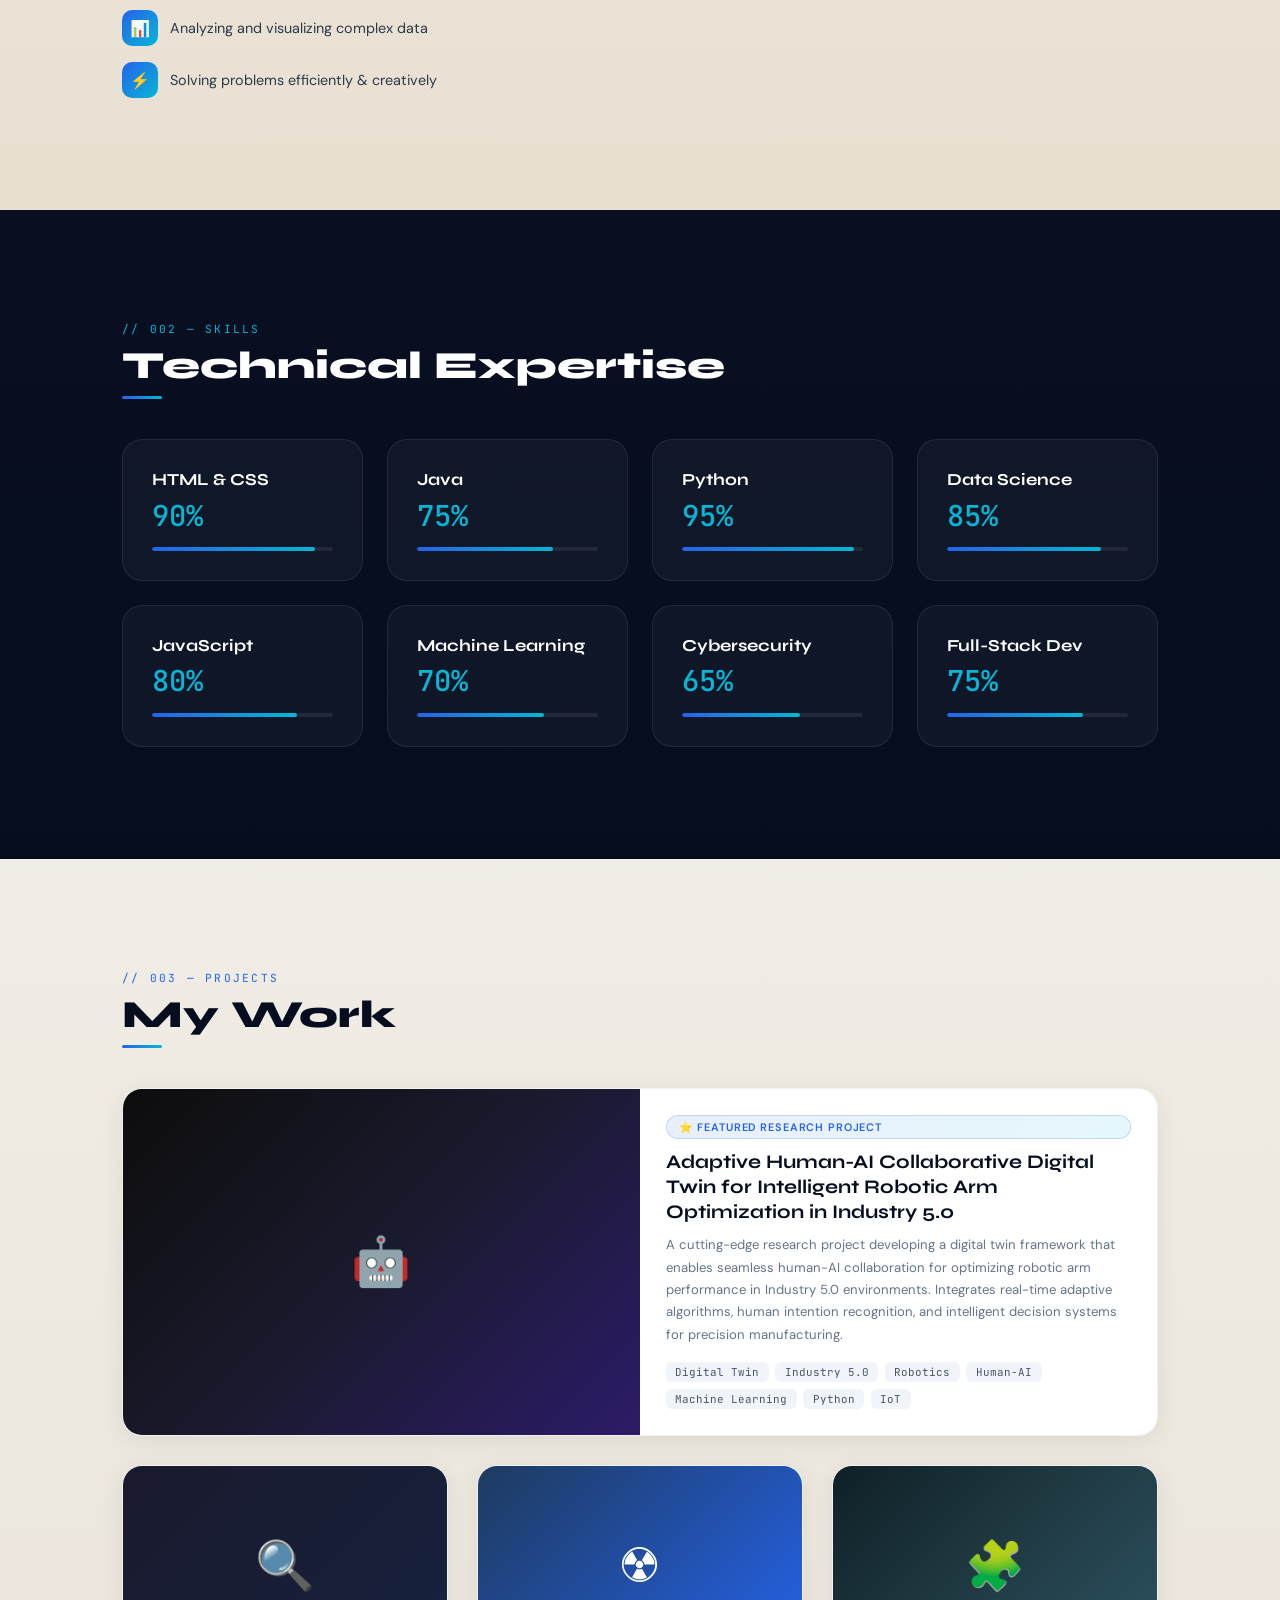
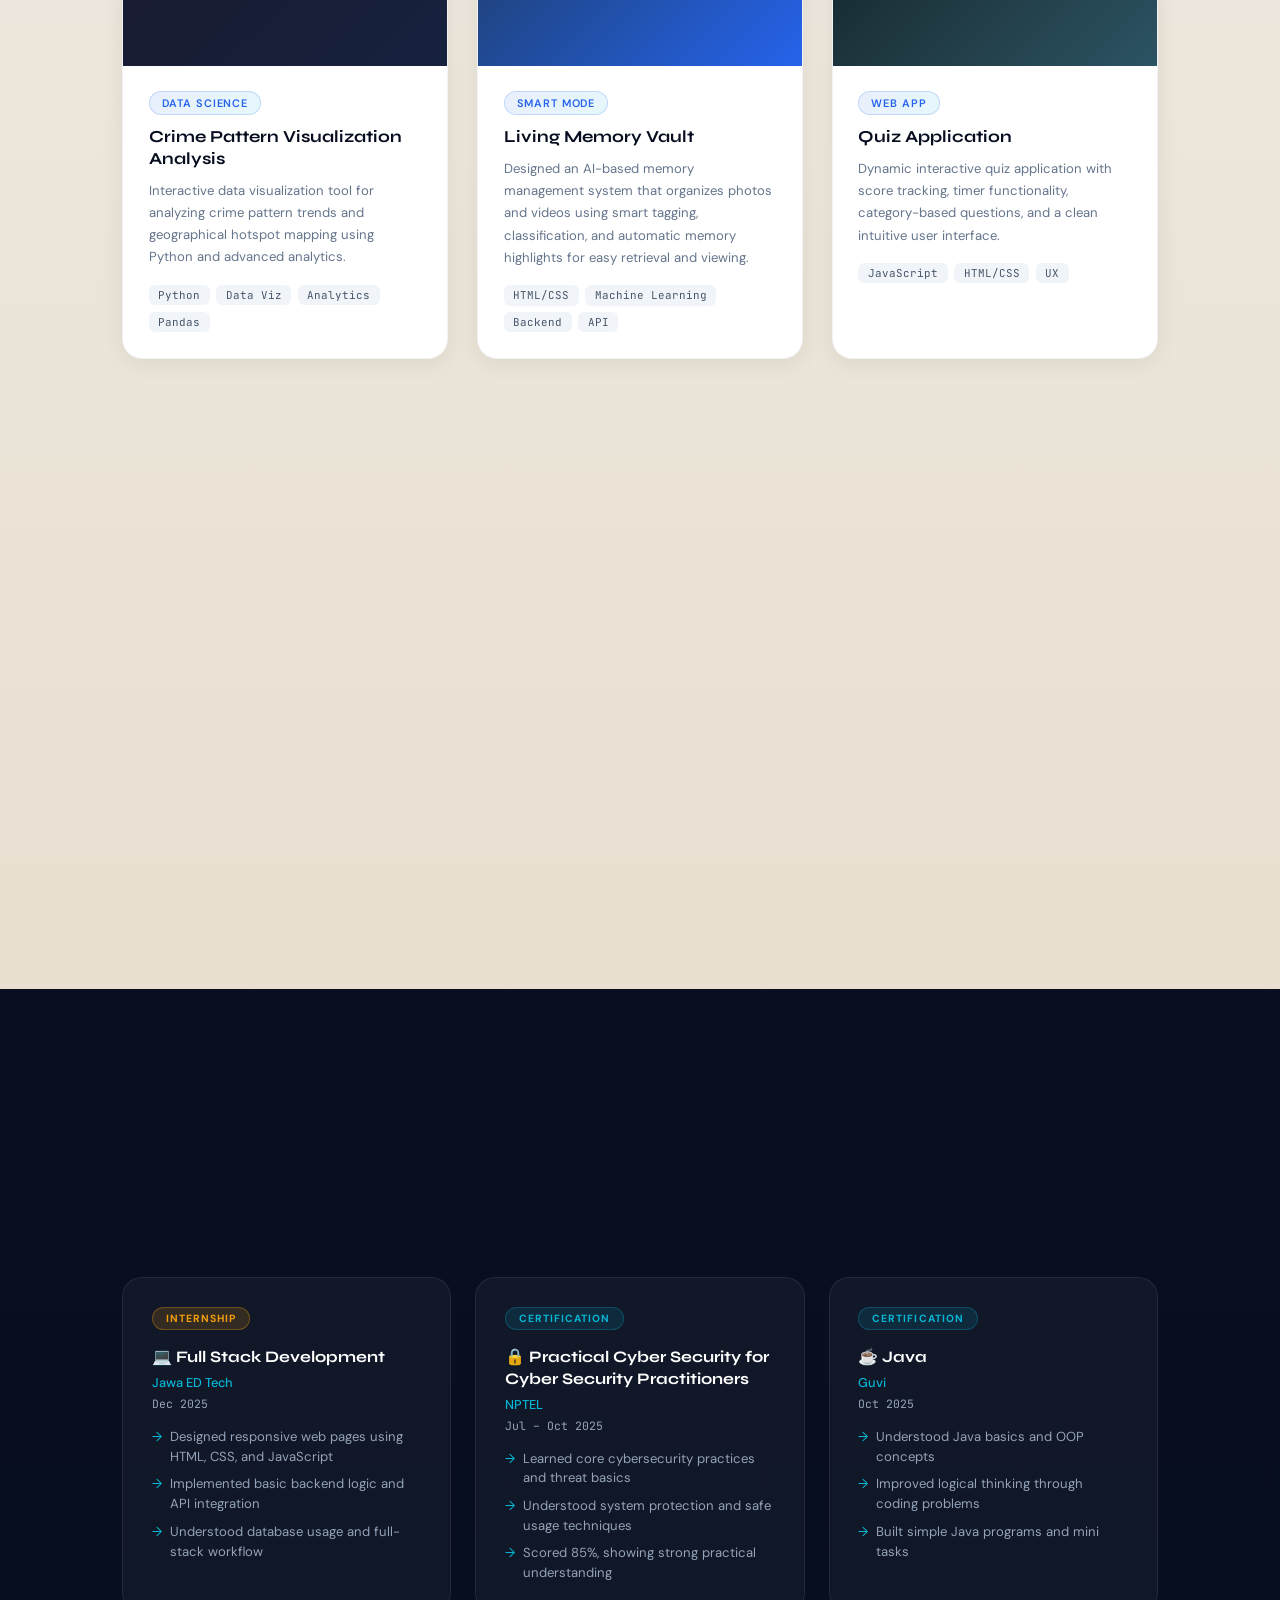
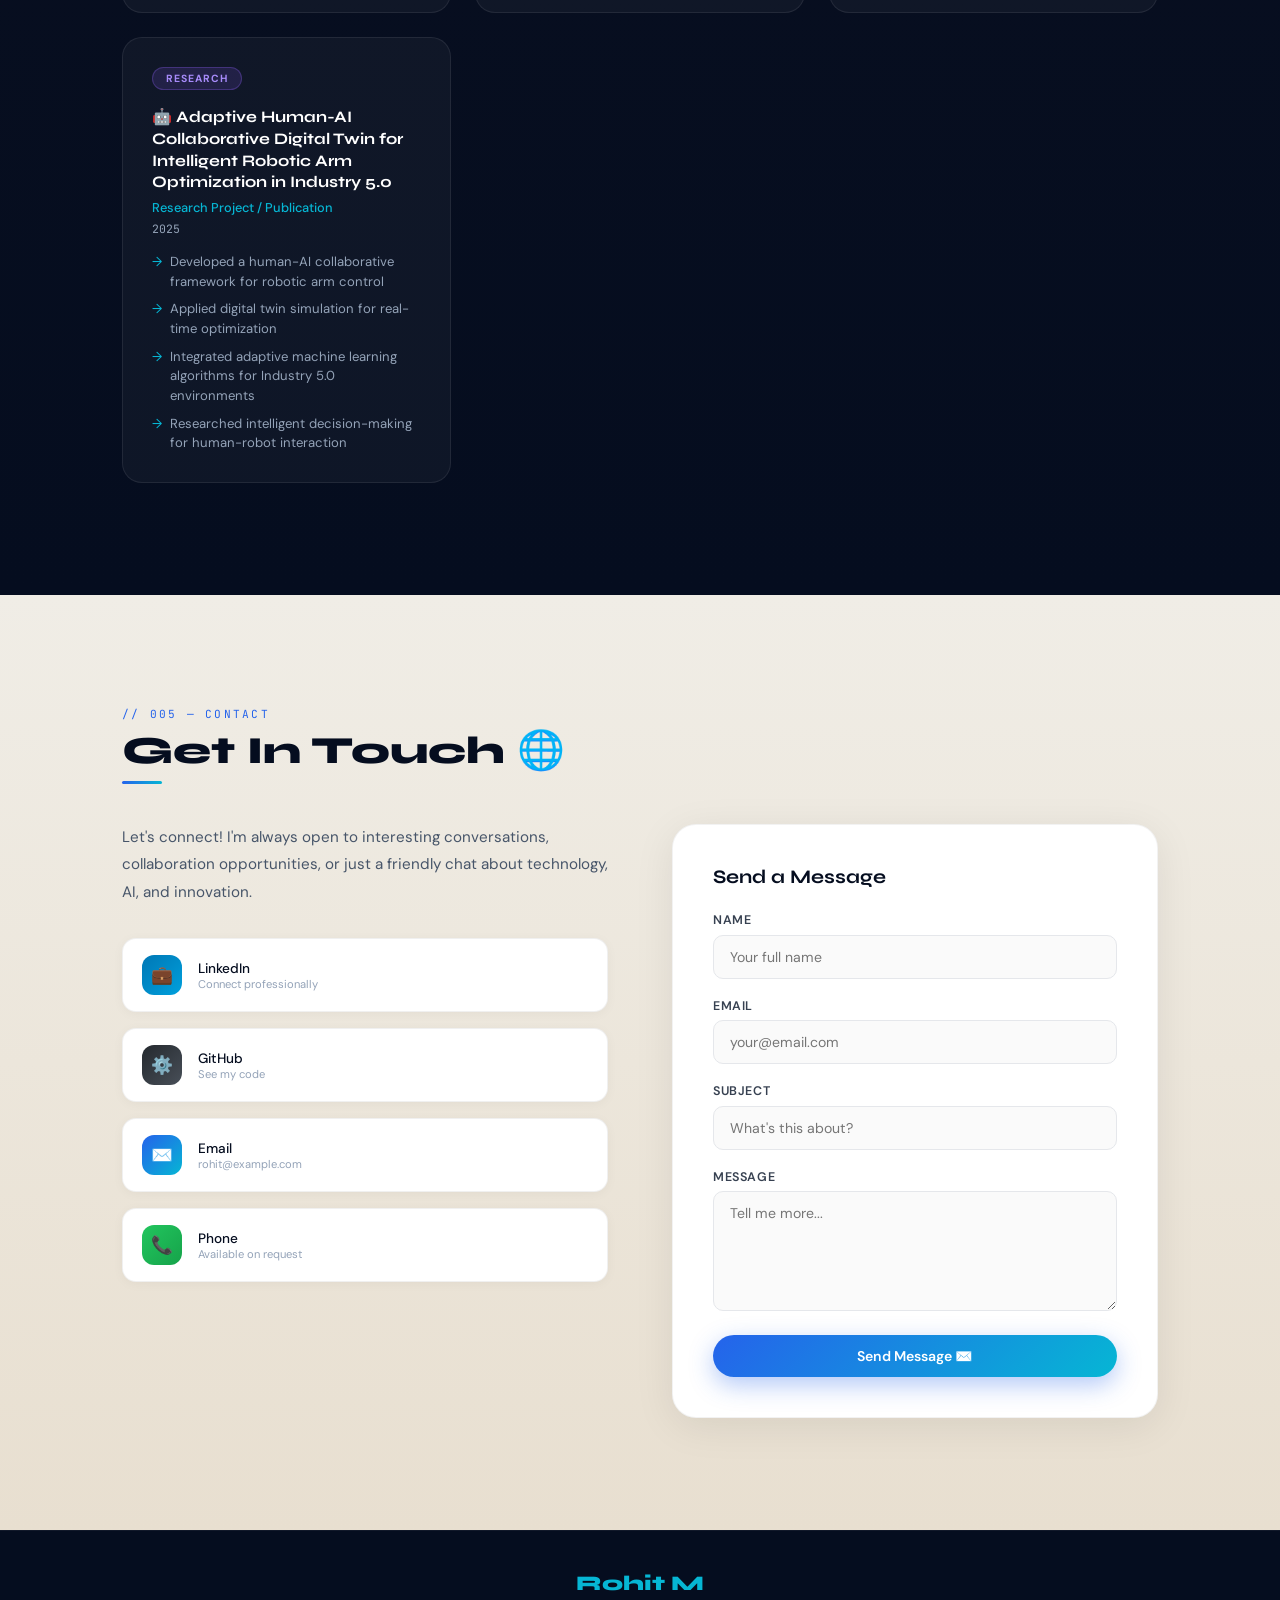
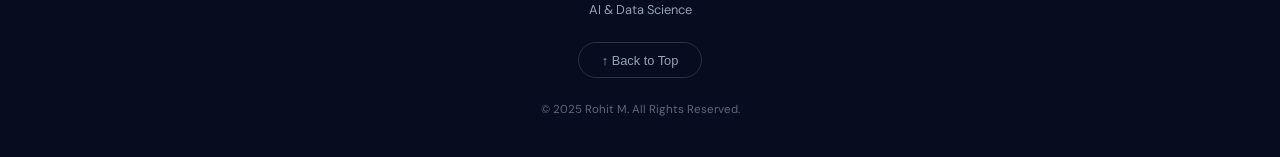
==== commit b34bd8d1: "Add AI Multi-Agent Project Manager card to index.html Added a new project card for the AI Multi-Agen" ====
--- a/index.html
+++ b/index.html
@@ -1075,6 +1075,28 @@
     </div>
   </div>
 </div>
+     <div class="project-card reveal reveal-delay-2">
+  <div class="project-thumb project-thumb-2">
+    <div class="project-thumb-inner">🤖</div>
+  </div>
+
+  <div class="project-body">
+    <div class="project-badge">AI Powered</div>
+
+    <h3 class="project-title">AI Multi-Agent Project Manager</h3>
+
+    <p class="project-desc">
+      Built an AI-powered project management system that automates task allocation, meeting tracking, team collaboration, knowledge management, and project analytics using multiple intelligent AI agents.
+    </p>
+
+    <div class="project-tags">
+      <span class="tag">AI</span>
+      <span class="tag">React.js</span>
+      <span class="tag">Node.js</span>
+      <span class="tag">MongoDB</span>
+    </div>
+  </div>
+</div>
 
     </div>
   </div>
@@ -1254,4 +1276,4 @@
 });
 </script>
 </body>
-</html>+</html>
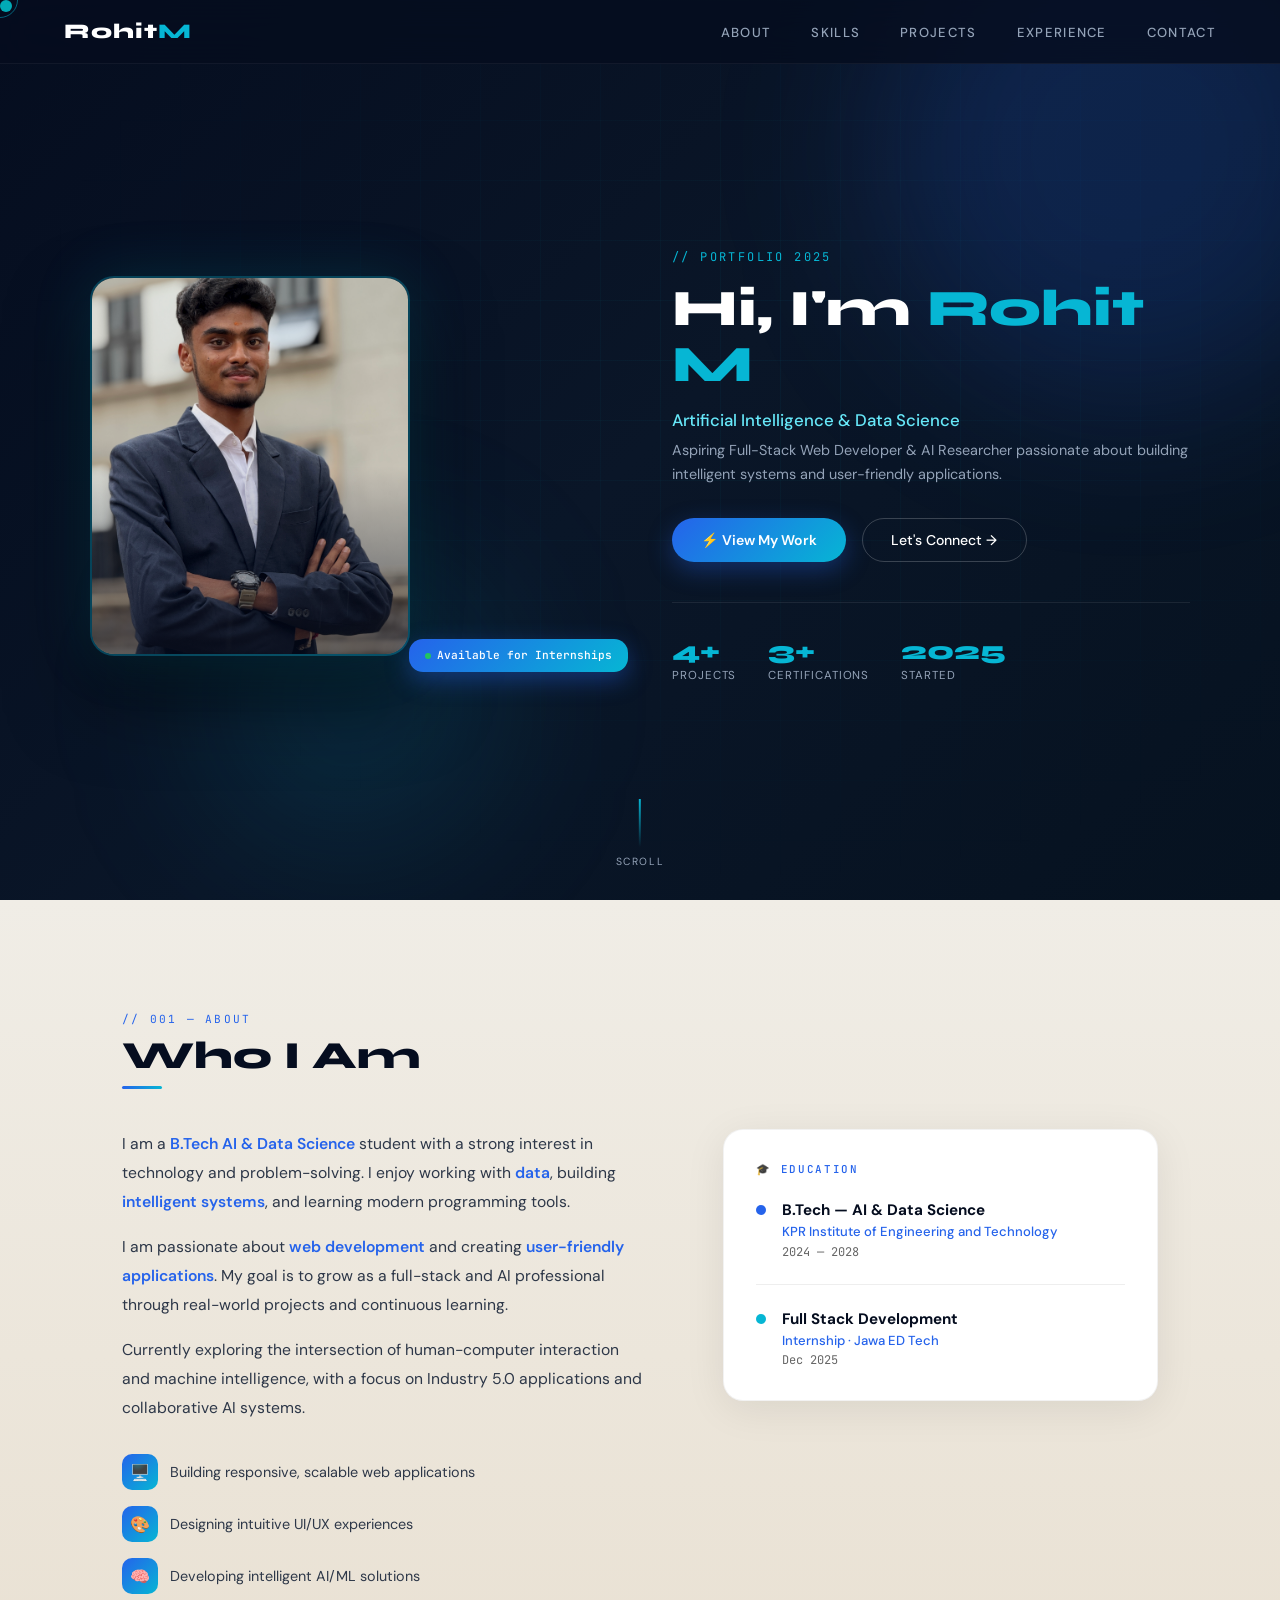
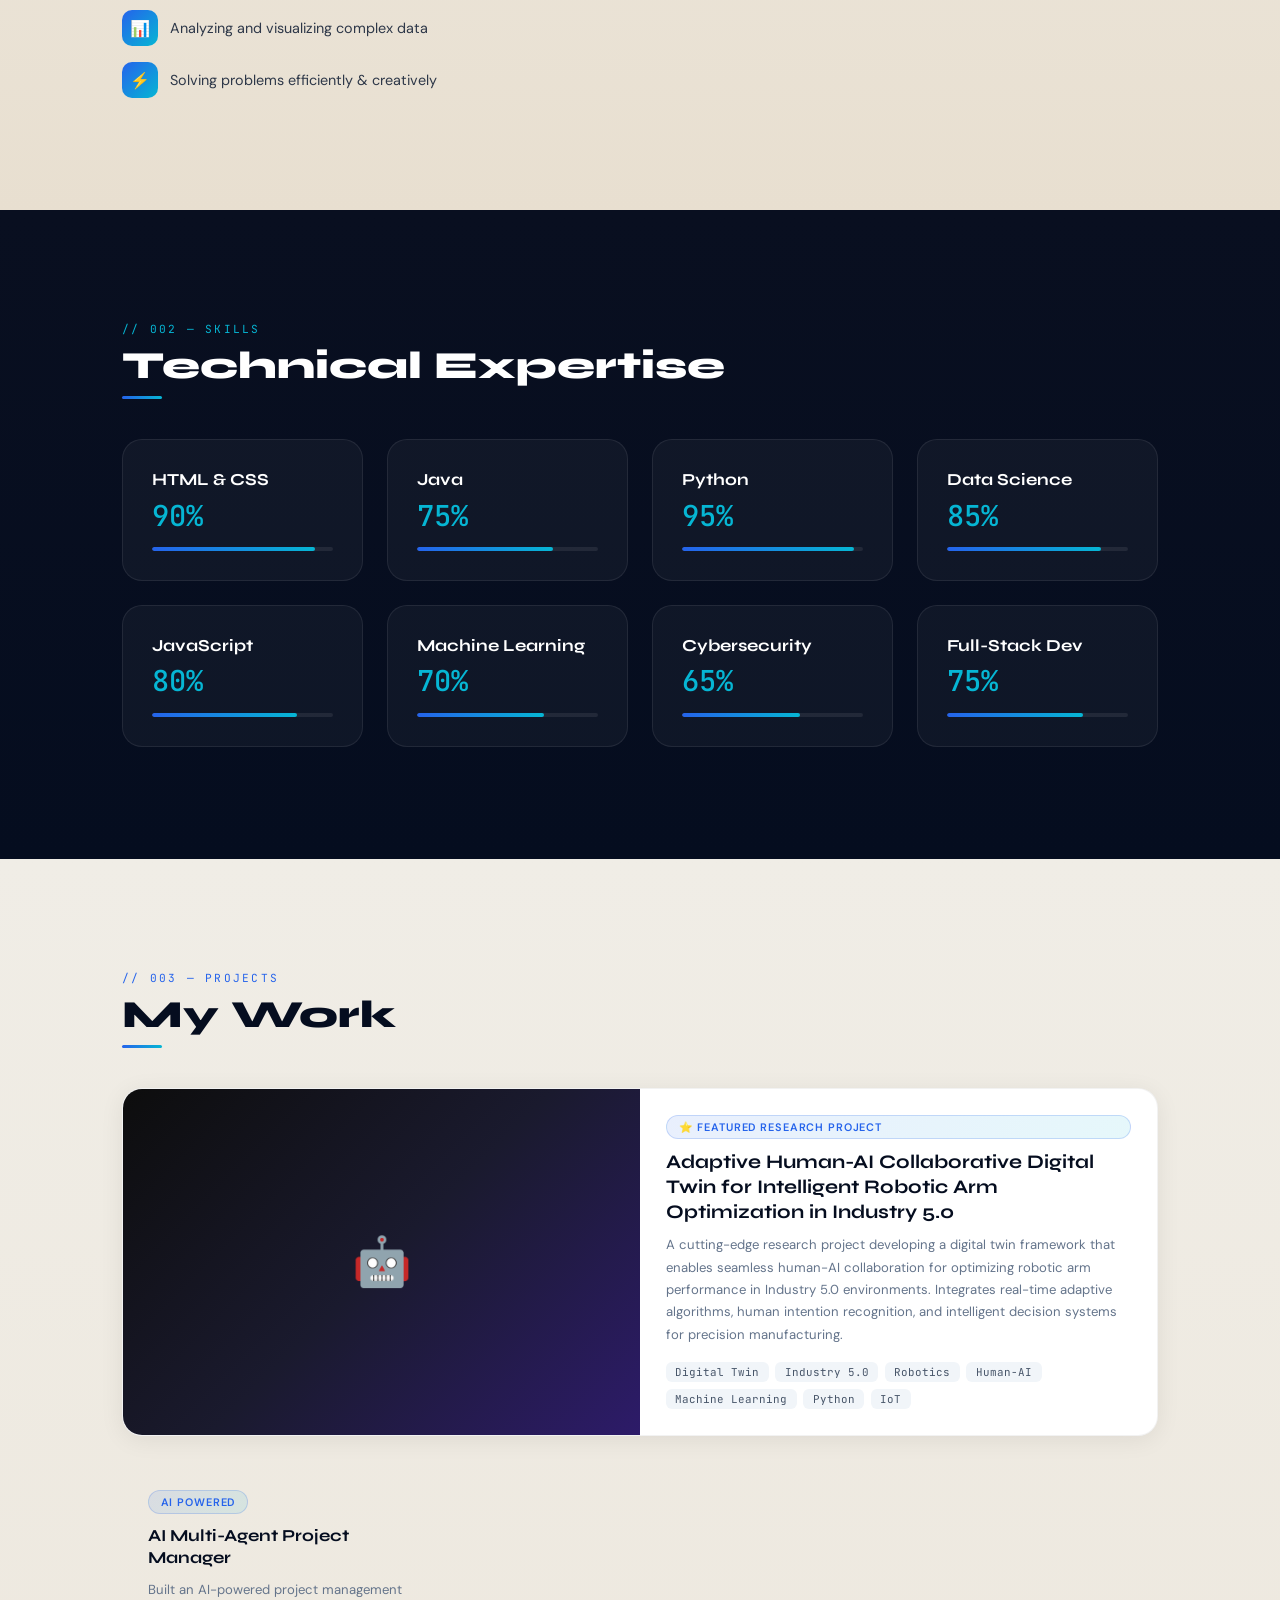
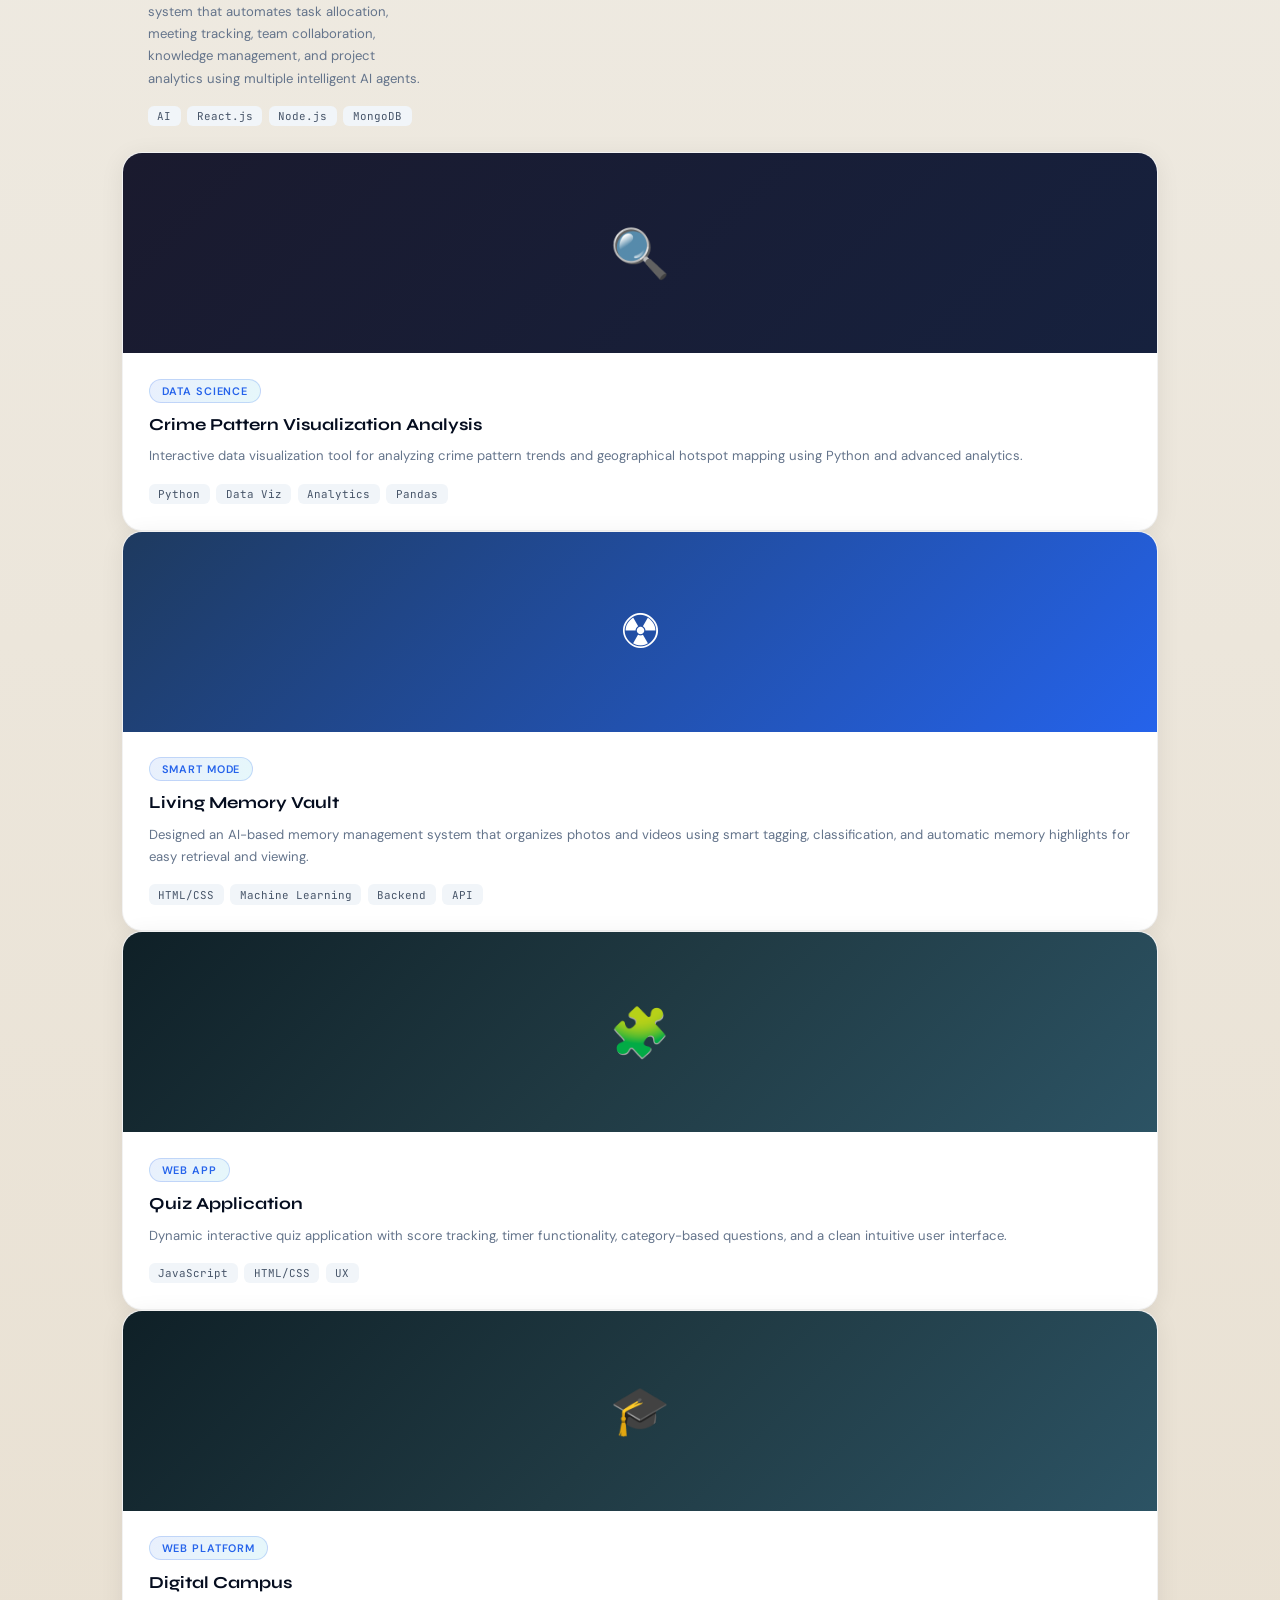
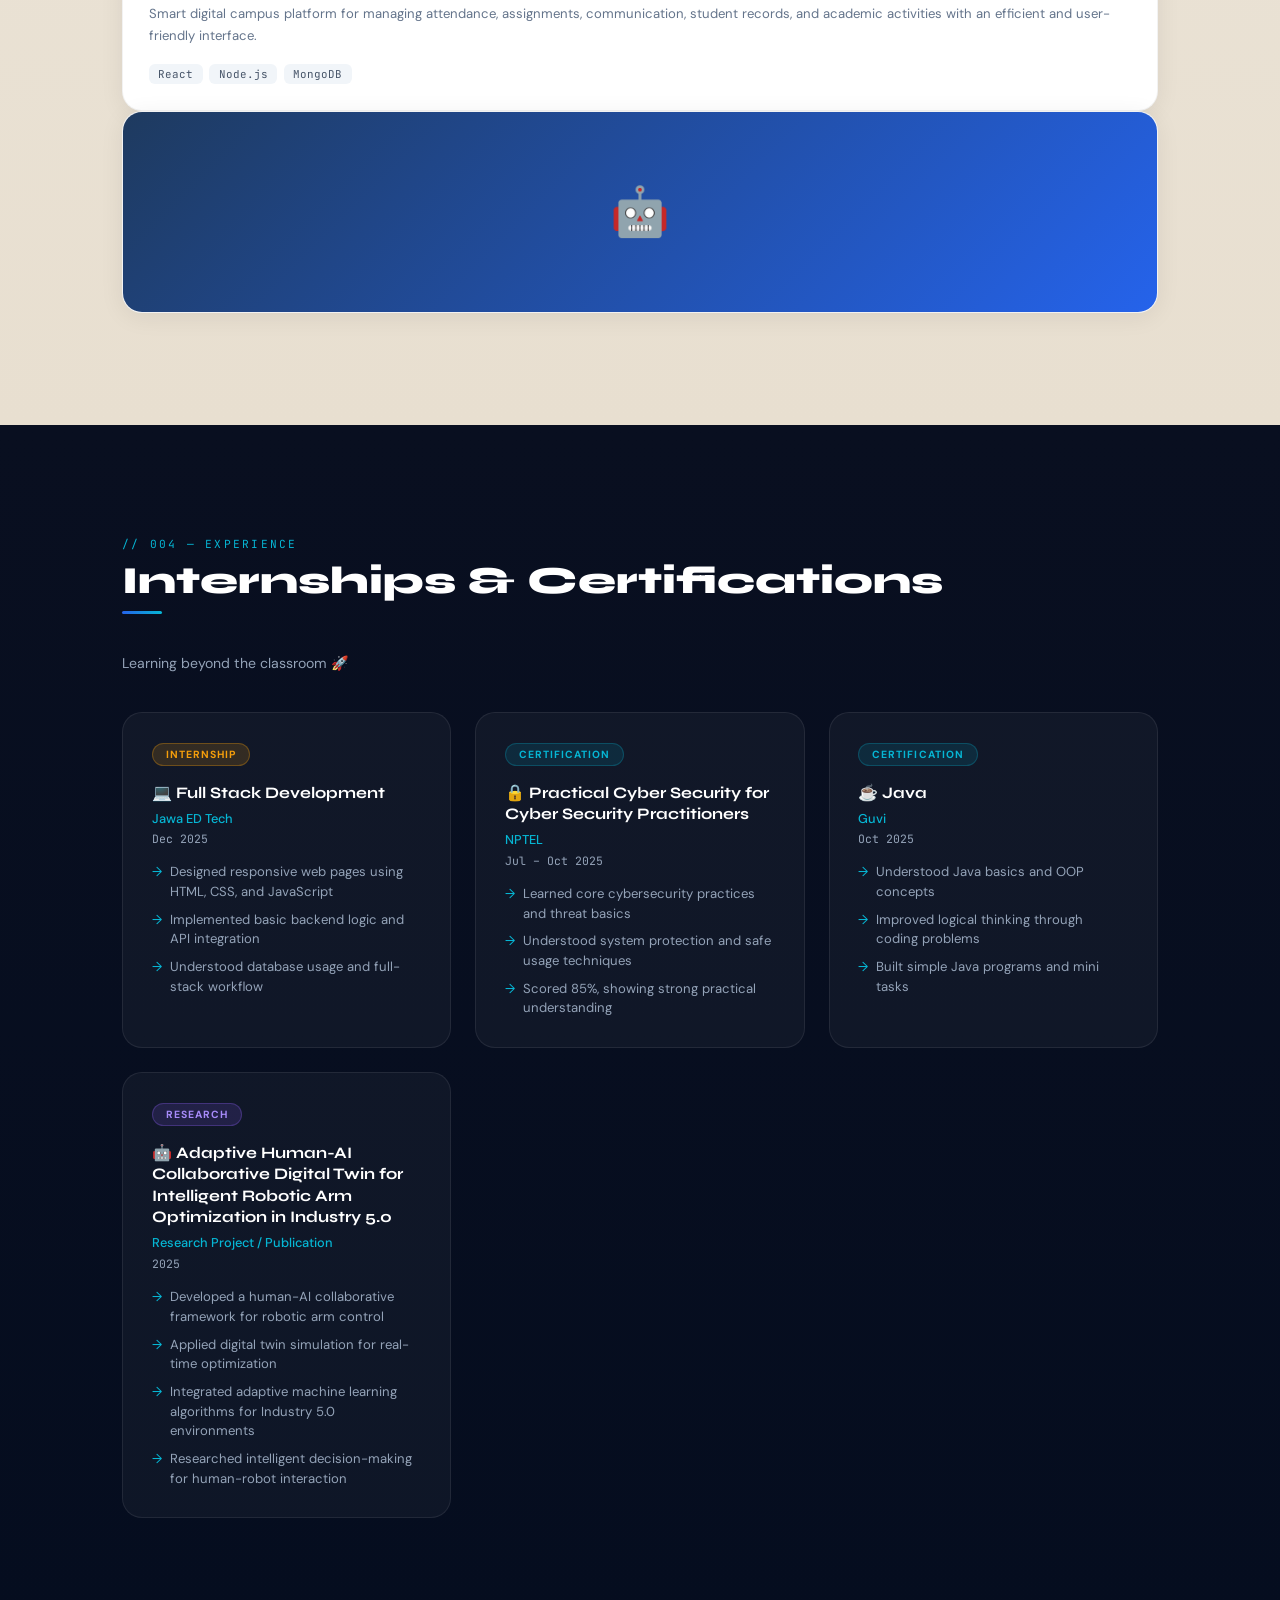
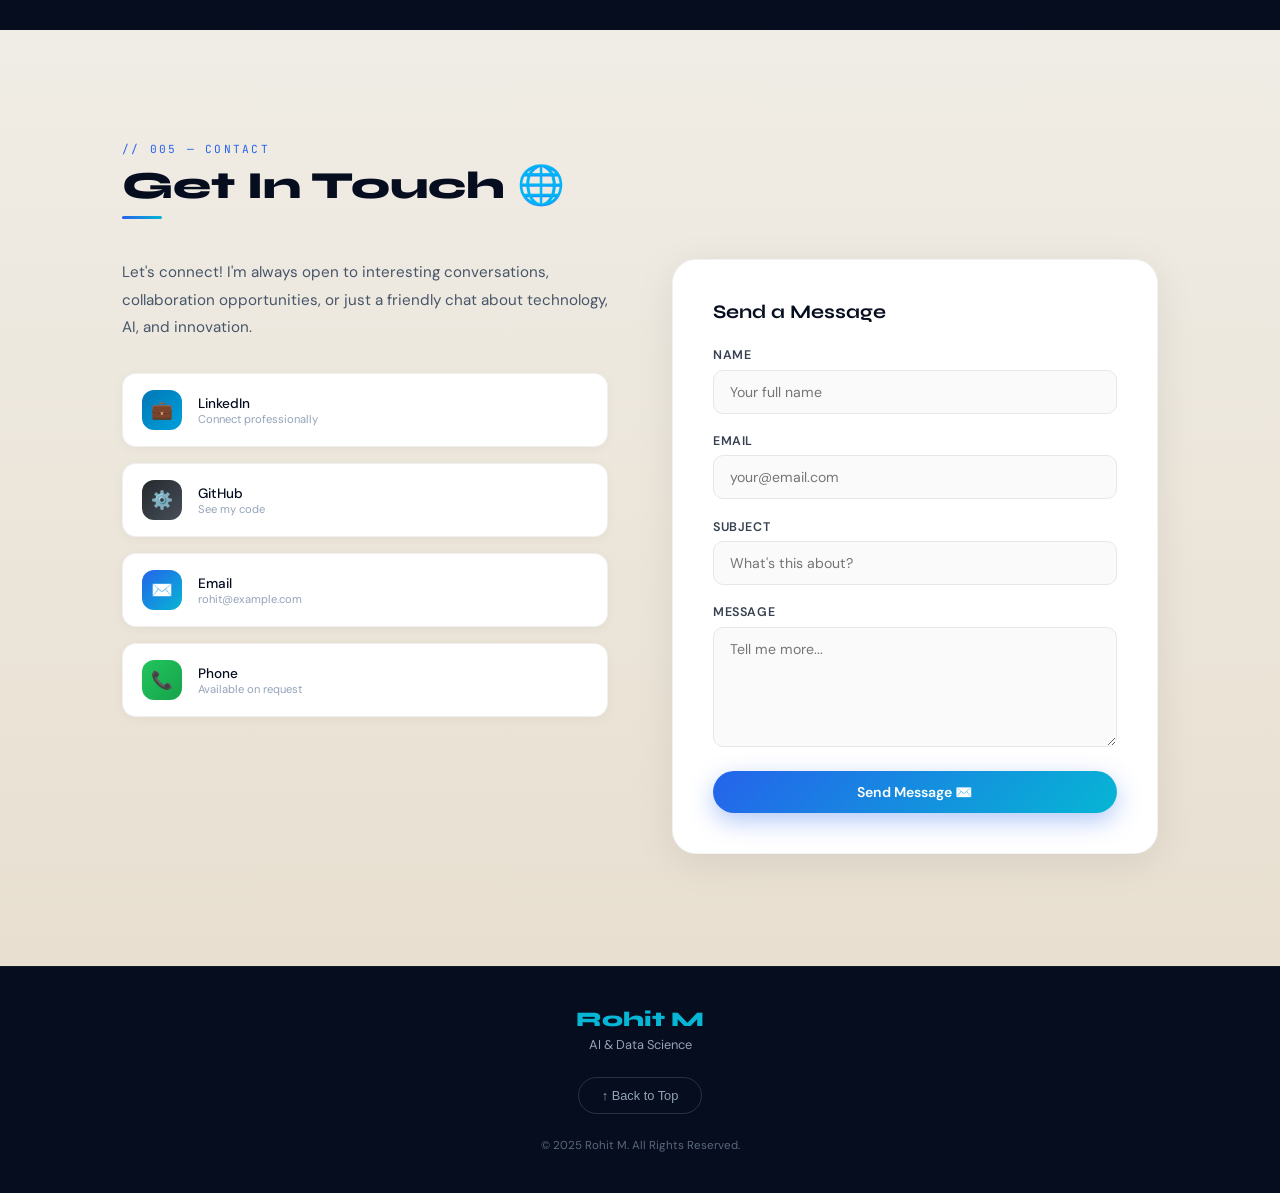
==== commit 1e892ddc: "Update index.html" ====
--- a/index.html
+++ b/index.html
@@ -1000,6 +1000,24 @@
           </div>
         </div>
       </div>
+      <div class="project-body">
+    <div class="project-badge">AI Powered</div>
+
+    <h3 class="project-title">AI Multi-Agent Project Manager</h3>
+
+    <p class="project-desc">
+      Built an AI-powered project management system that automates task allocation, meeting tracking, team collaboration, knowledge management, and project analytics using multiple intelligent AI agents.
+    </p>
+
+    <div class="project-tags">
+      <span class="tag">AI</span>
+      <span class="tag">React.js</span>
+      <span class="tag">Node.js</span>
+      <span class="tag">MongoDB</span>
+    </div>
+  </div>
+</div>
+
 
       <div class="project-card reveal reveal-delay-1">
         <div class="project-thumb project-thumb-1">
@@ -1080,24 +1098,7 @@
     <div class="project-thumb-inner">🤖</div>
   </div>
 
-  <div class="project-body">
-    <div class="project-badge">AI Powered</div>
-
-    <h3 class="project-title">AI Multi-Agent Project Manager</h3>
-
-    <p class="project-desc">
-      Built an AI-powered project management system that automates task allocation, meeting tracking, team collaboration, knowledge management, and project analytics using multiple intelligent AI agents.
-    </p>
-
-    <div class="project-tags">
-      <span class="tag">AI</span>
-      <span class="tag">React.js</span>
-      <span class="tag">Node.js</span>
-      <span class="tag">MongoDB</span>
-    </div>
-  </div>
-</div>
-
+  
     </div>
   </div>
 </section>
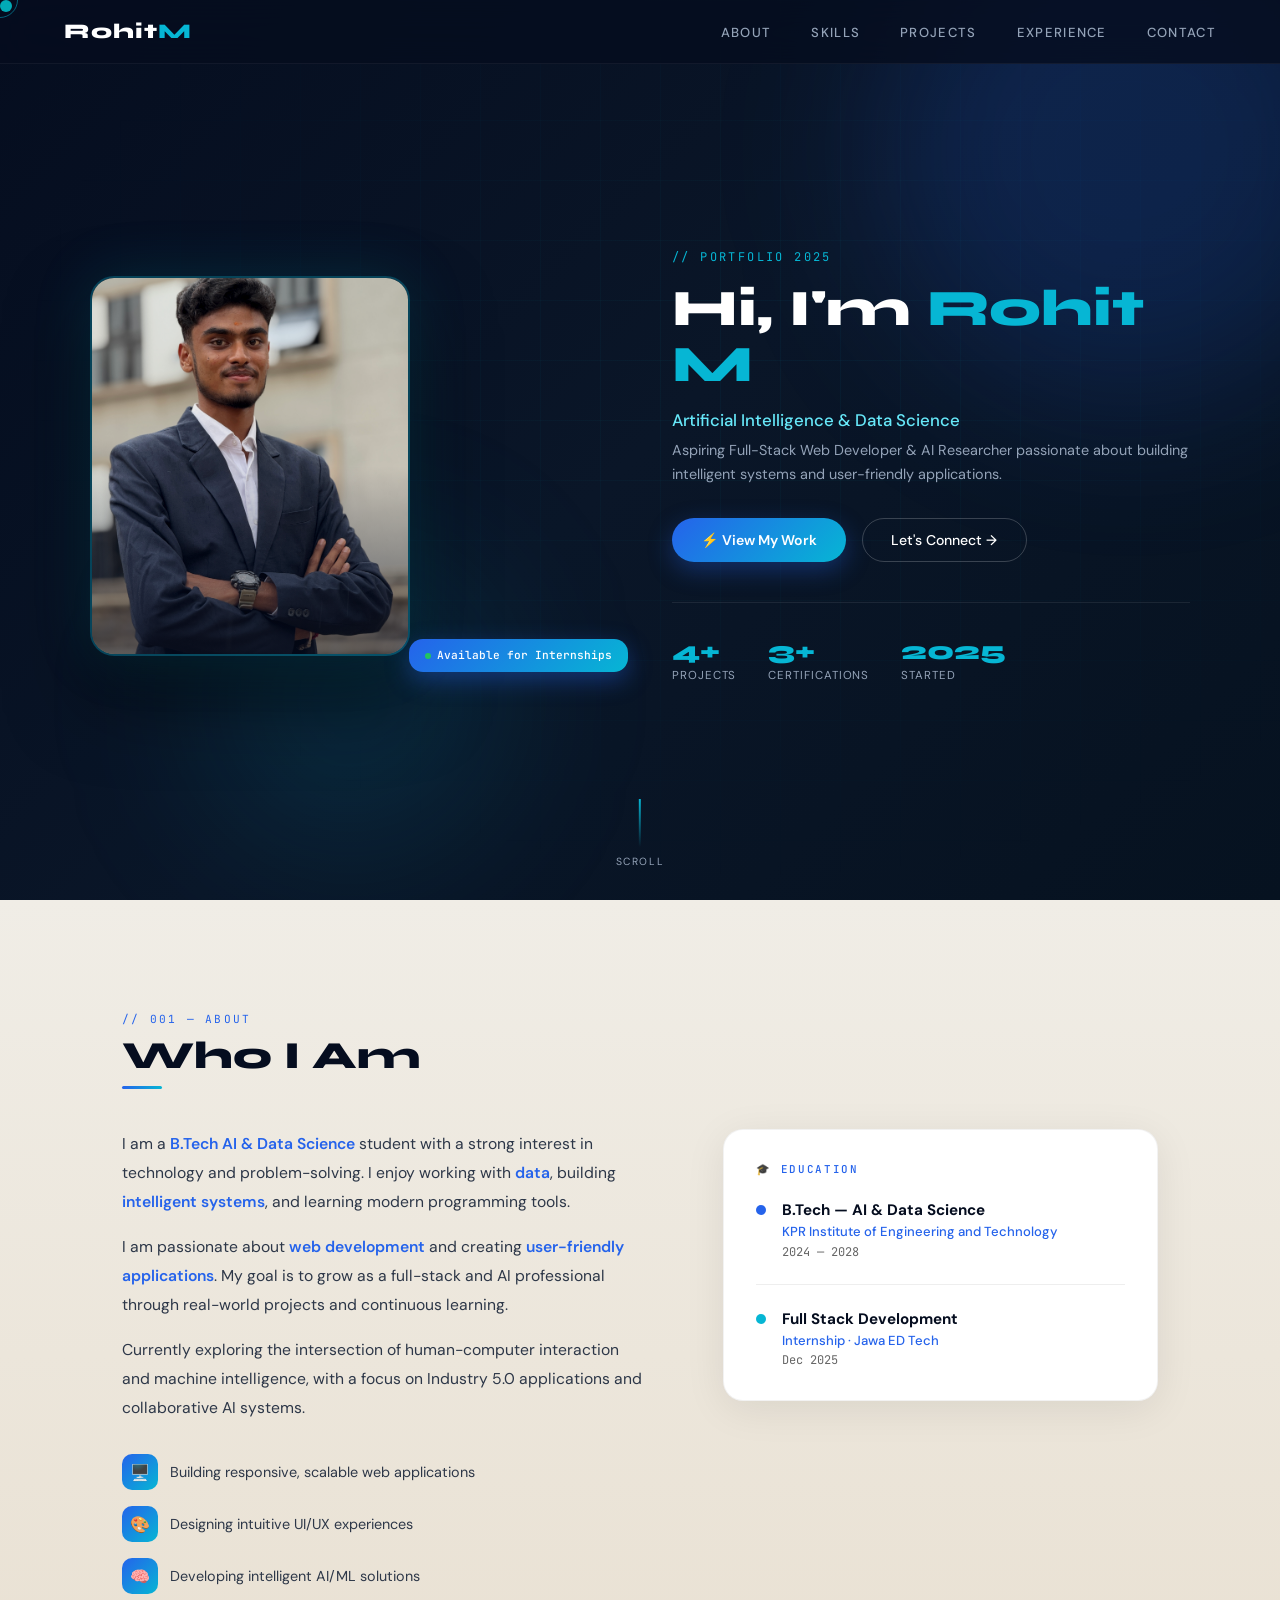
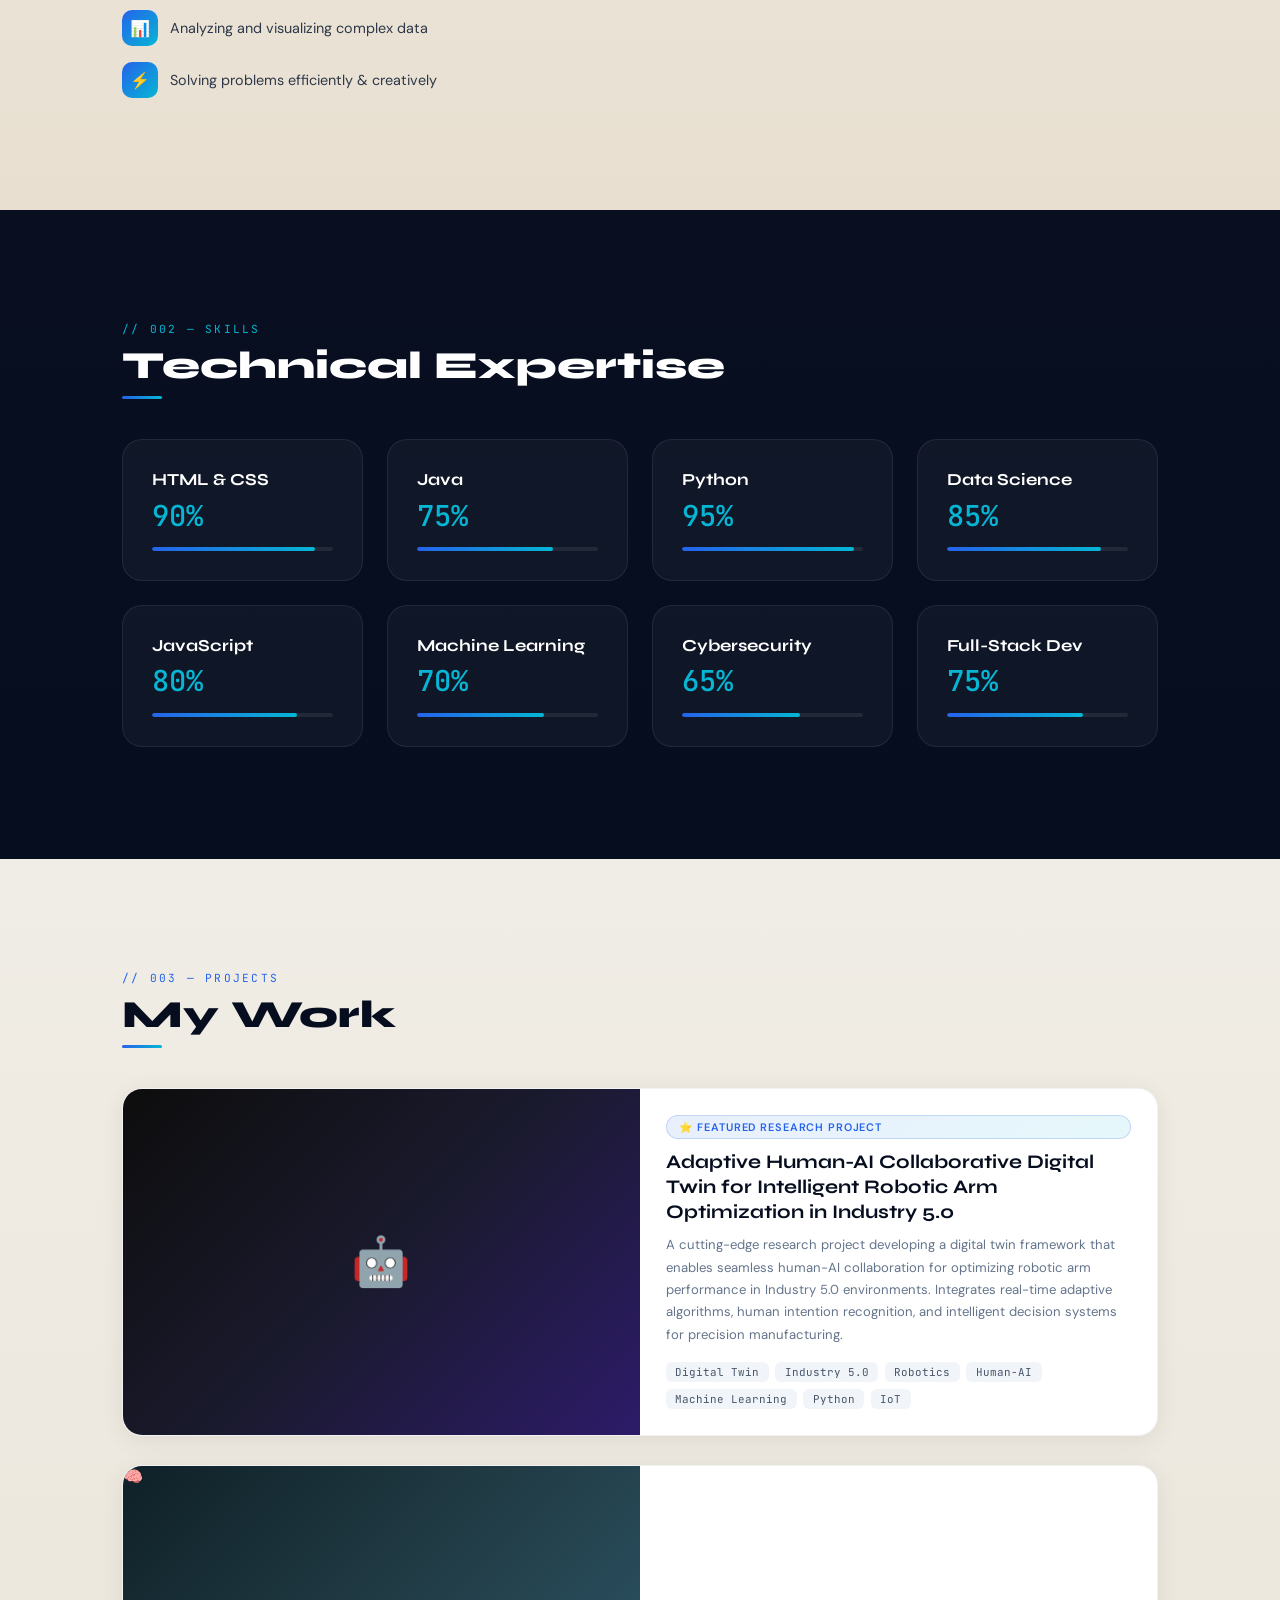
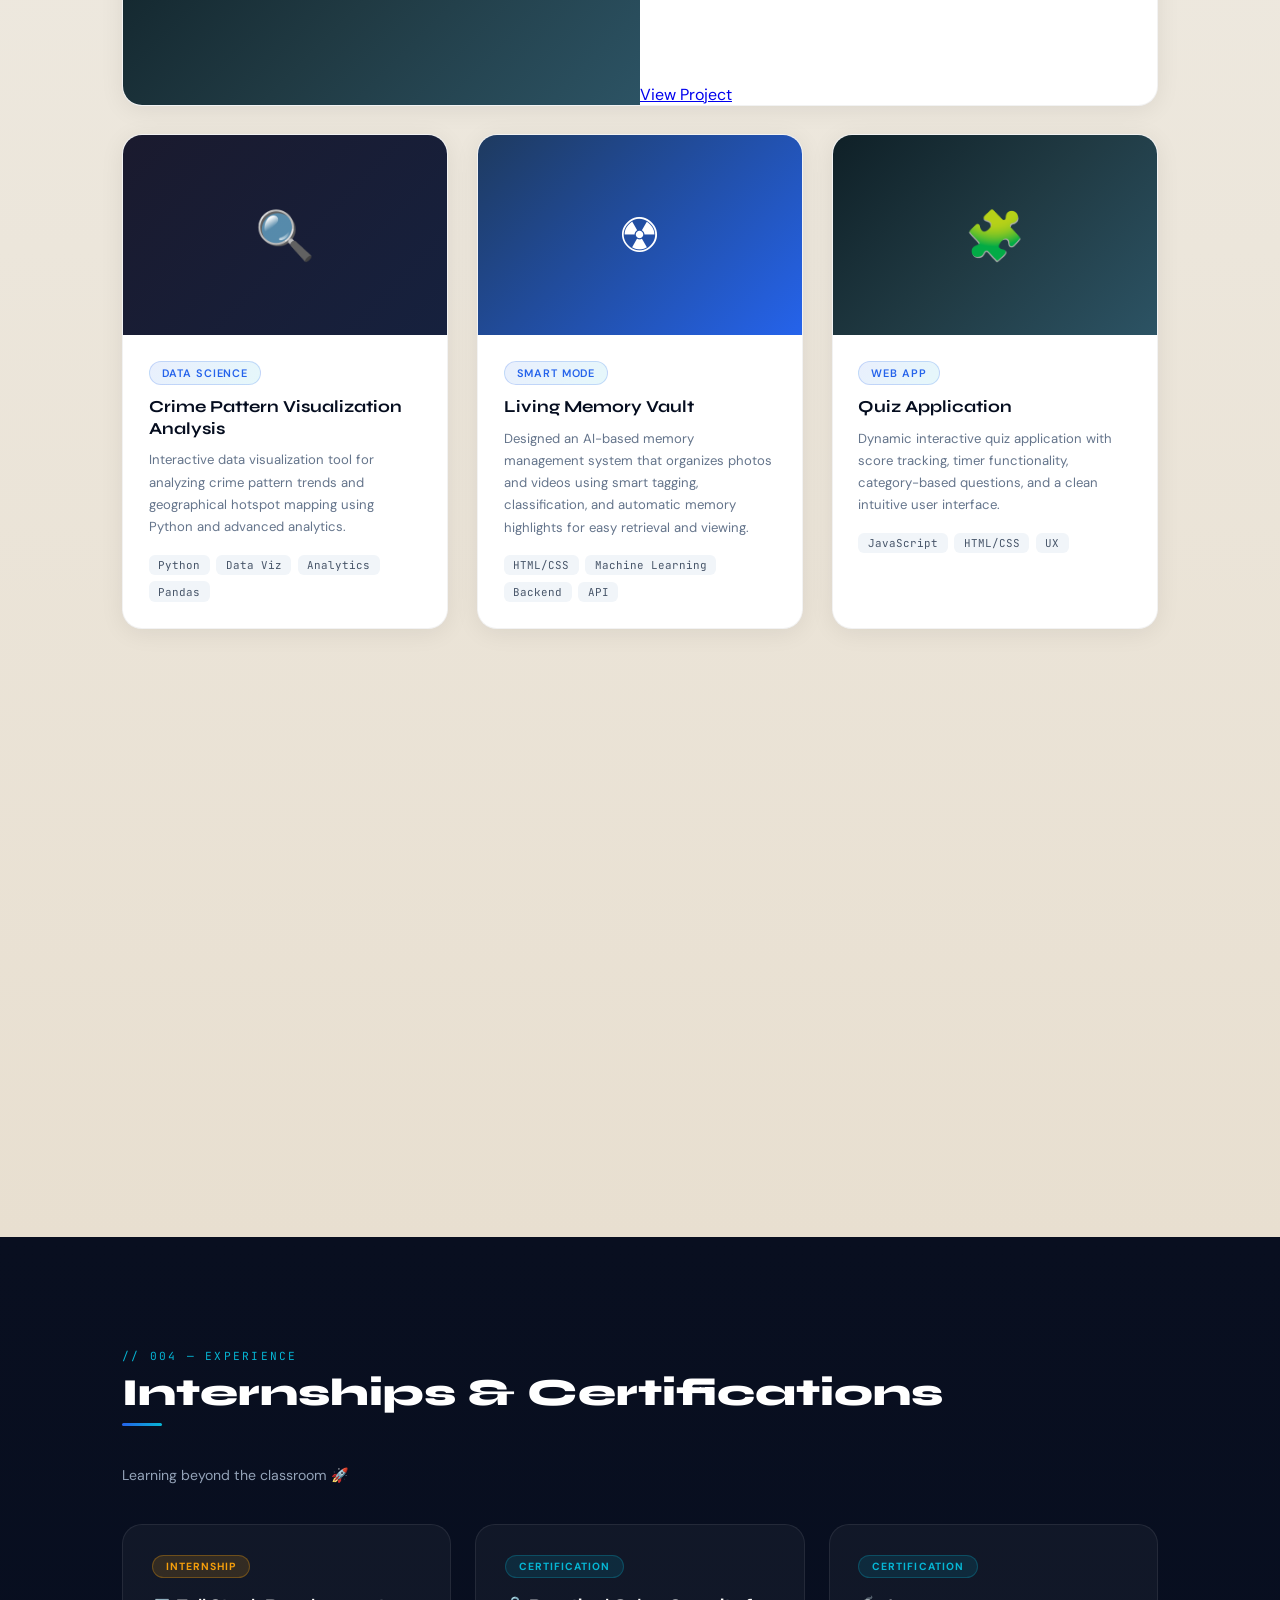
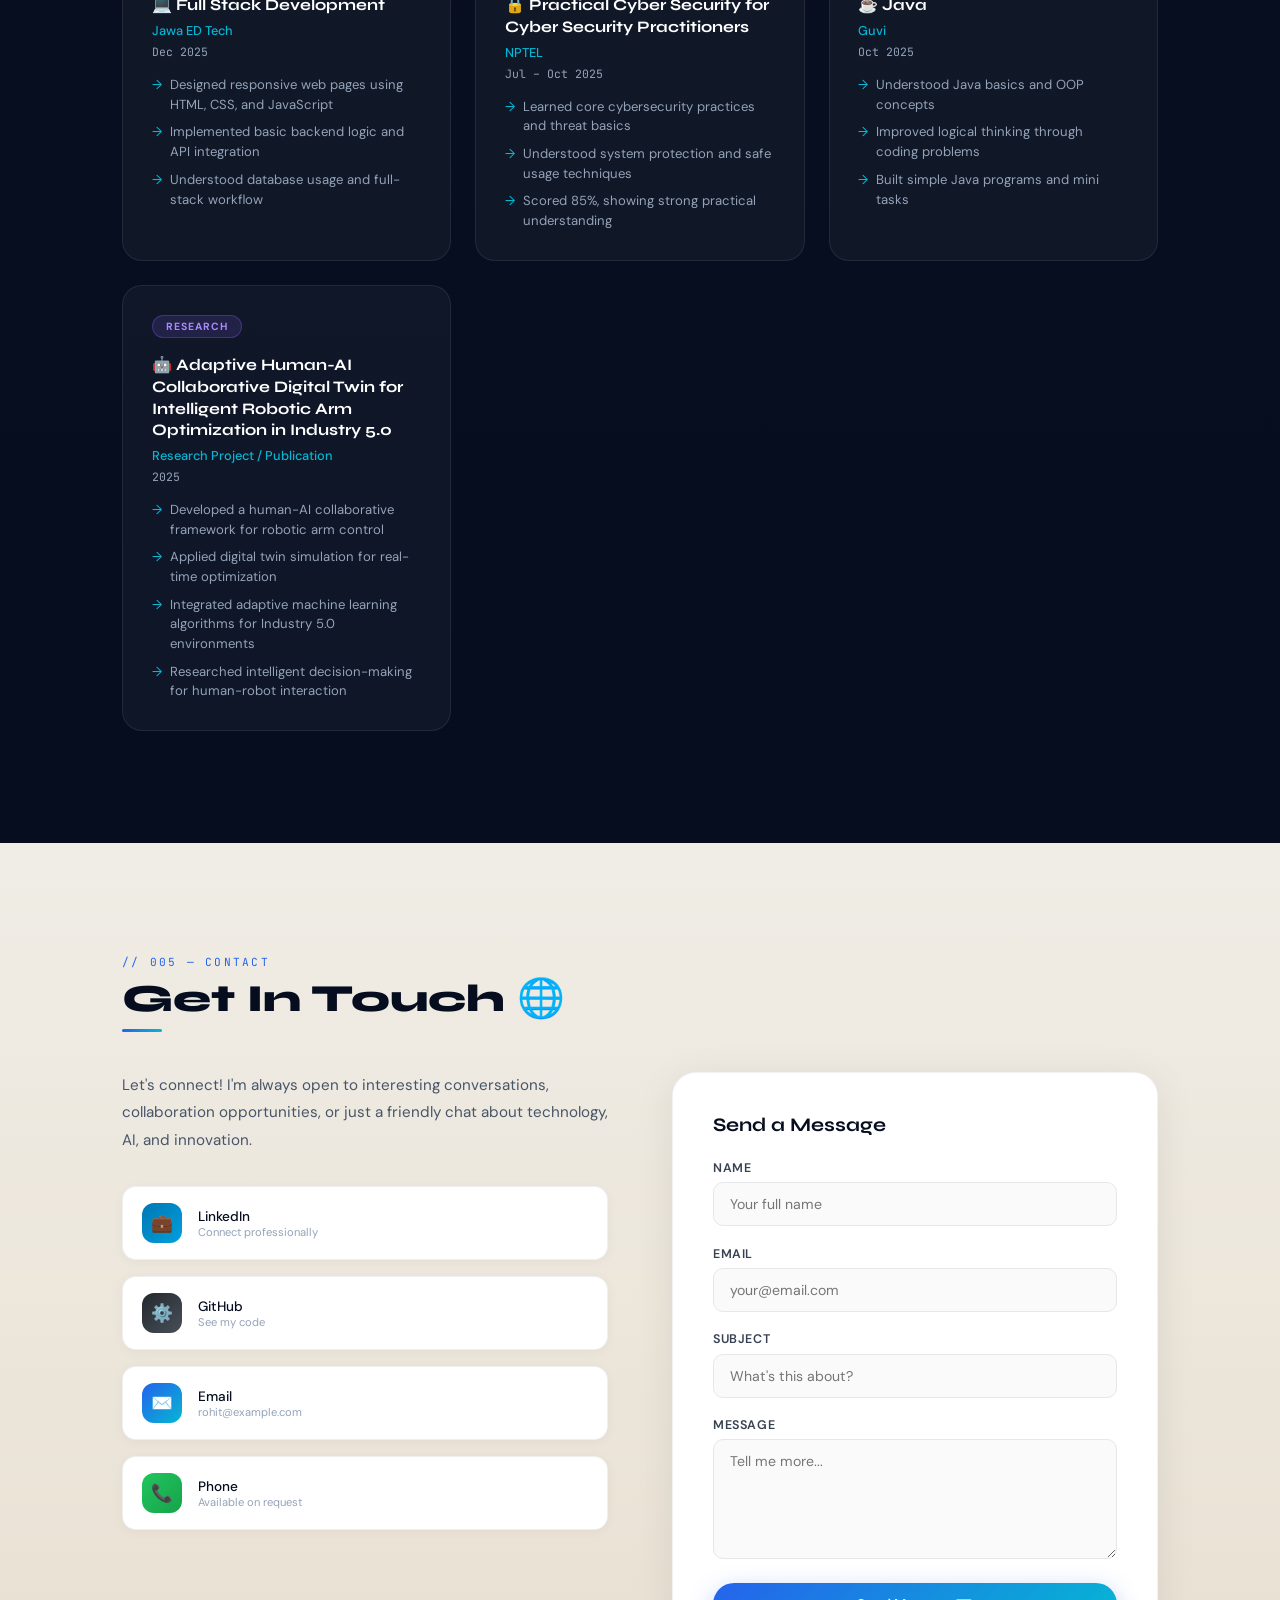
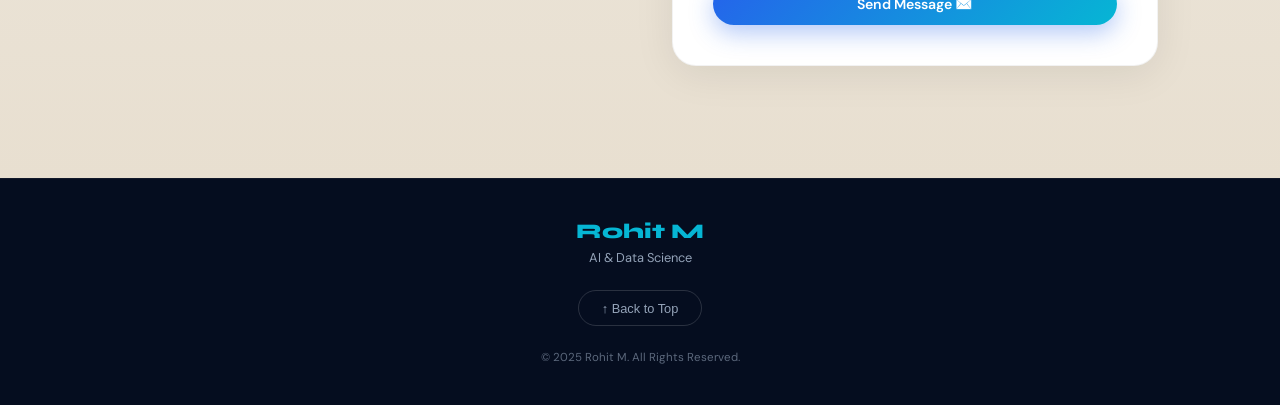
==== commit 67ef7a22: "Revise project details and add AI Innovation card Updated project description and added new project " ====
--- a/index.html
+++ b/index.html
@@ -1000,24 +1000,25 @@
           </div>
         </div>
       </div>
-      <div class="project-body">
-    <div class="project-badge">AI Powered</div>
-
-    <h3 class="project-title">AI Multi-Agent Project Manager</h3>
-
-    <p class="project-desc">
-      Built an AI-powered project management system that automates task allocation, meeting tracking, team collaboration, knowledge management, and project analytics using multiple intelligent AI agents.
-    </p>
-
-    <div class="project-tags">
-      <span class="tag">AI</span>
-      <span class="tag">React.js</span>
-      <span class="tag">Node.js</span>
-      <span class="tag">MongoDB</span>
+      <div class="project-card featured">
+    <div class="proj-thumb" style="background: linear-gradient(135deg, #0f2027, #203a43, #2c5364);">🧠</div>
+    <div class="proj-body">
+        <div class="proj-num">✦ AI Innovation Project</div>
+        <h3>AI Multi-Agent Project Management and Collaboration Platform</h3>
+        <p>An intelligent AI-powered platform designed to automate project planning, task management, risk analysis, meeting intelligence, documentation generation, and team collaboration through specialized AI agents. The system enhances productivity, streamlines workflows, and supports data-driven decision-making for modern software development teams.</p>
+        <div class="proj-tech">
+            <span class="tech-badge">React.js</span>
+            <span class="tech-badge">Node.js</span>
+            <span class="tech-badge">Express.js</span>
+            <span class="tech-badge">MySQL</span>
+            <span class="tech-badge">Groq LLM</span>
+            <span class="tech-badge">RAG</span>
+            <span class="tech-badge">Railway</span>
+            <span class="tech-badge">Vercel</span>
+        </div>
+        <a href="#" class="proj-link">View Project</a>
     </div>
-  </div>
 </div>
-
 
       <div class="project-card reveal reveal-delay-1">
         <div class="project-thumb project-thumb-1">
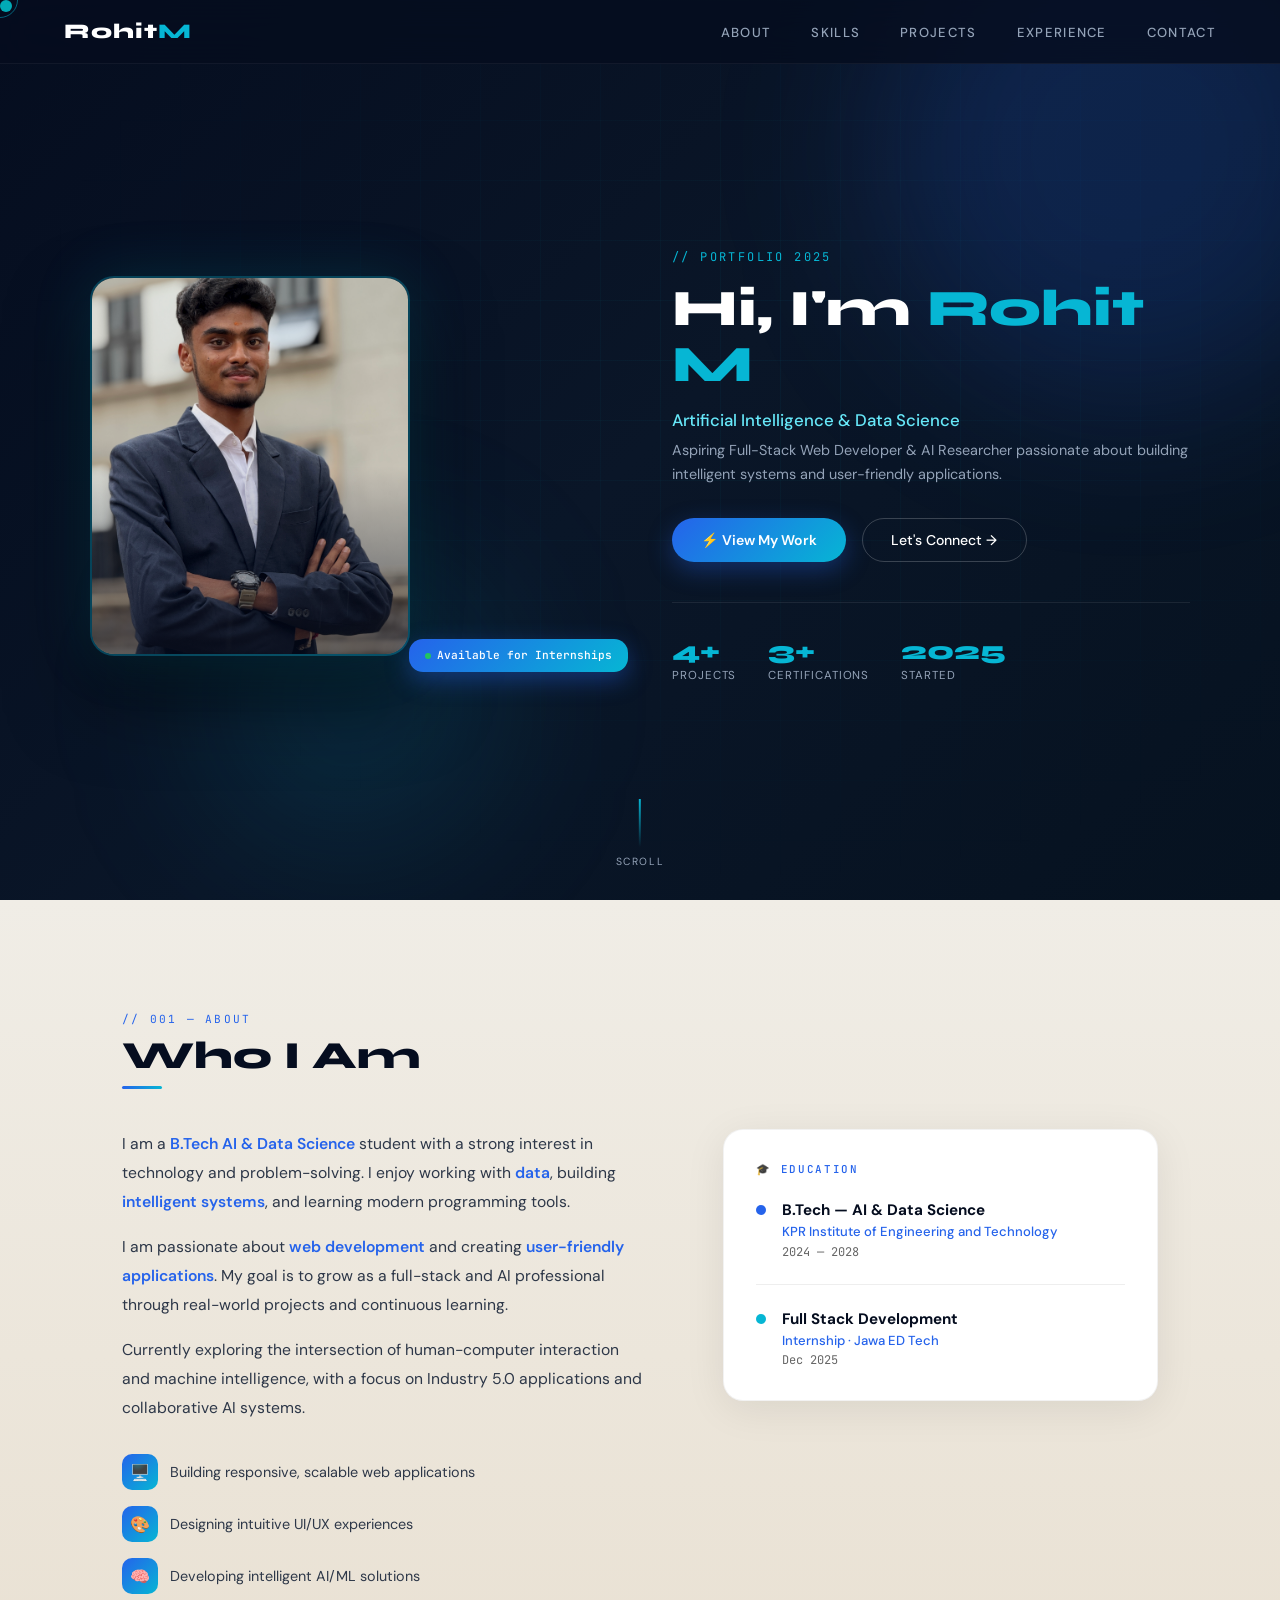
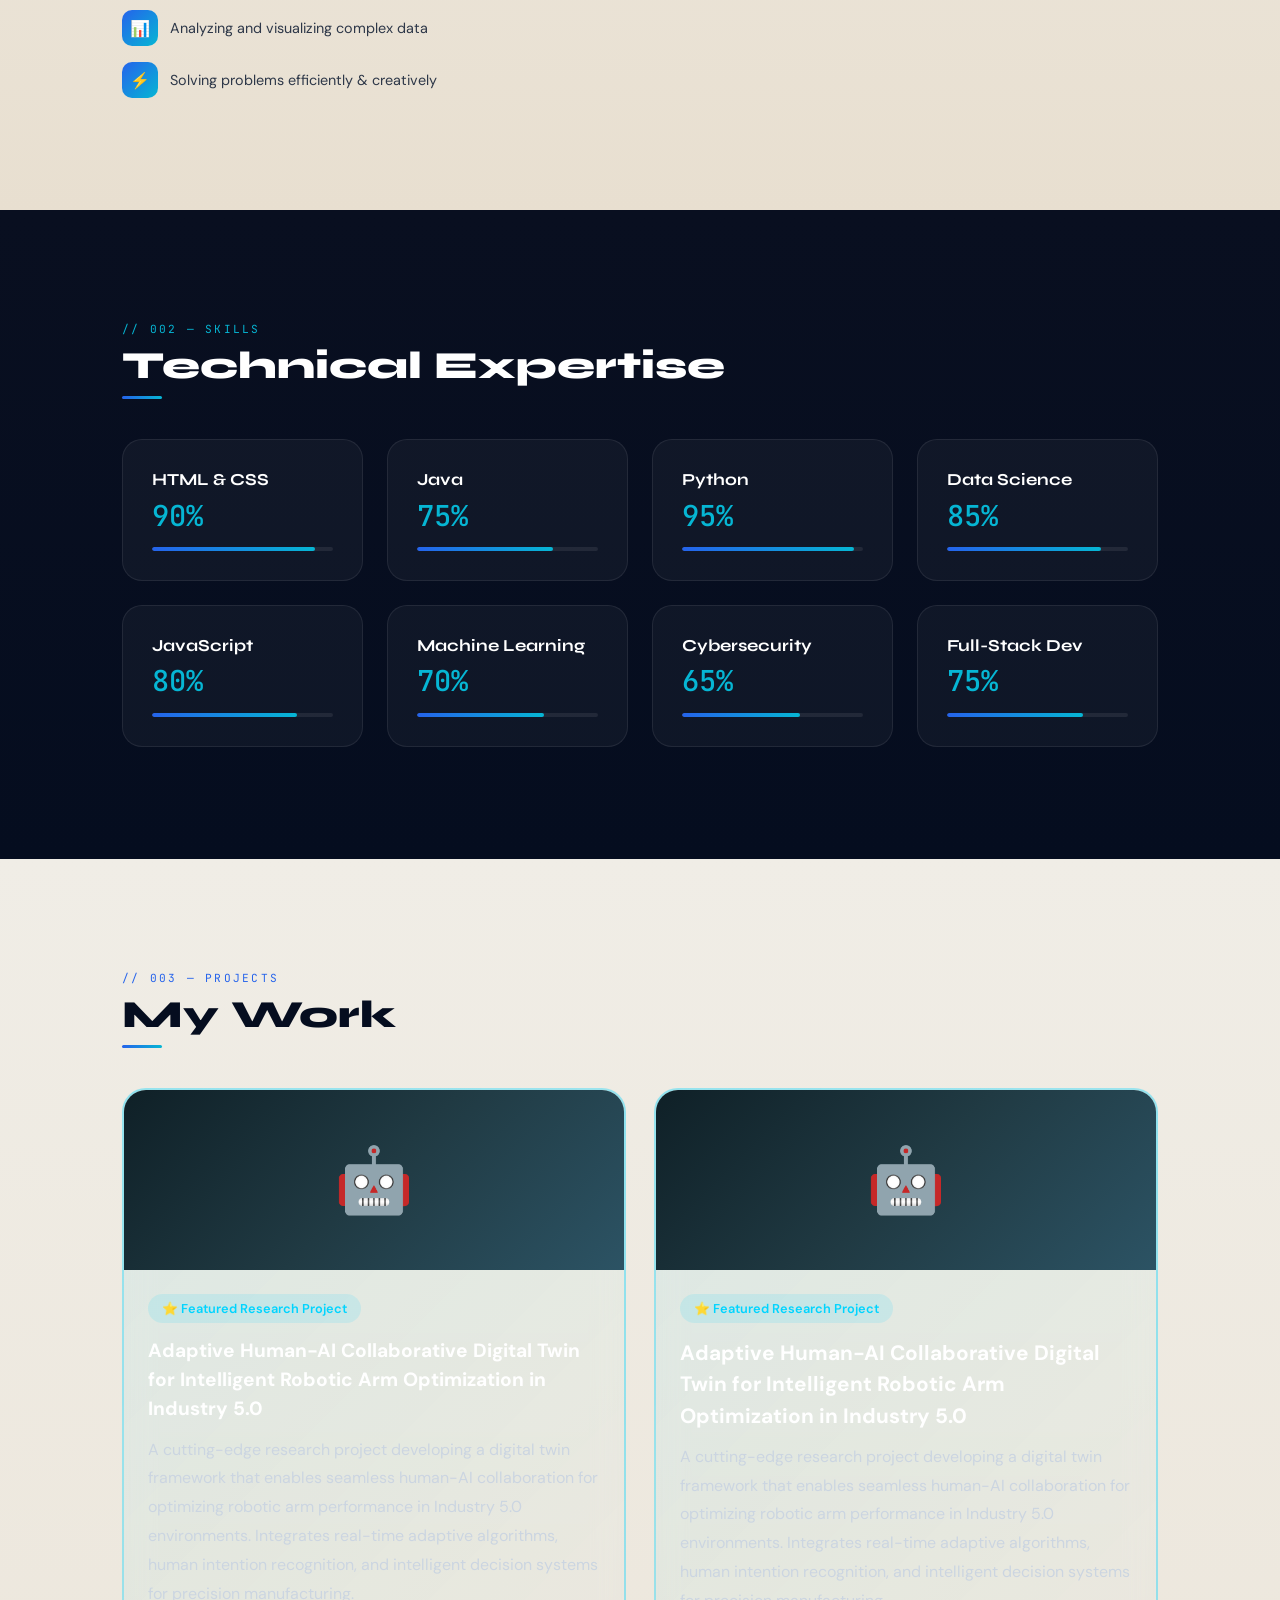
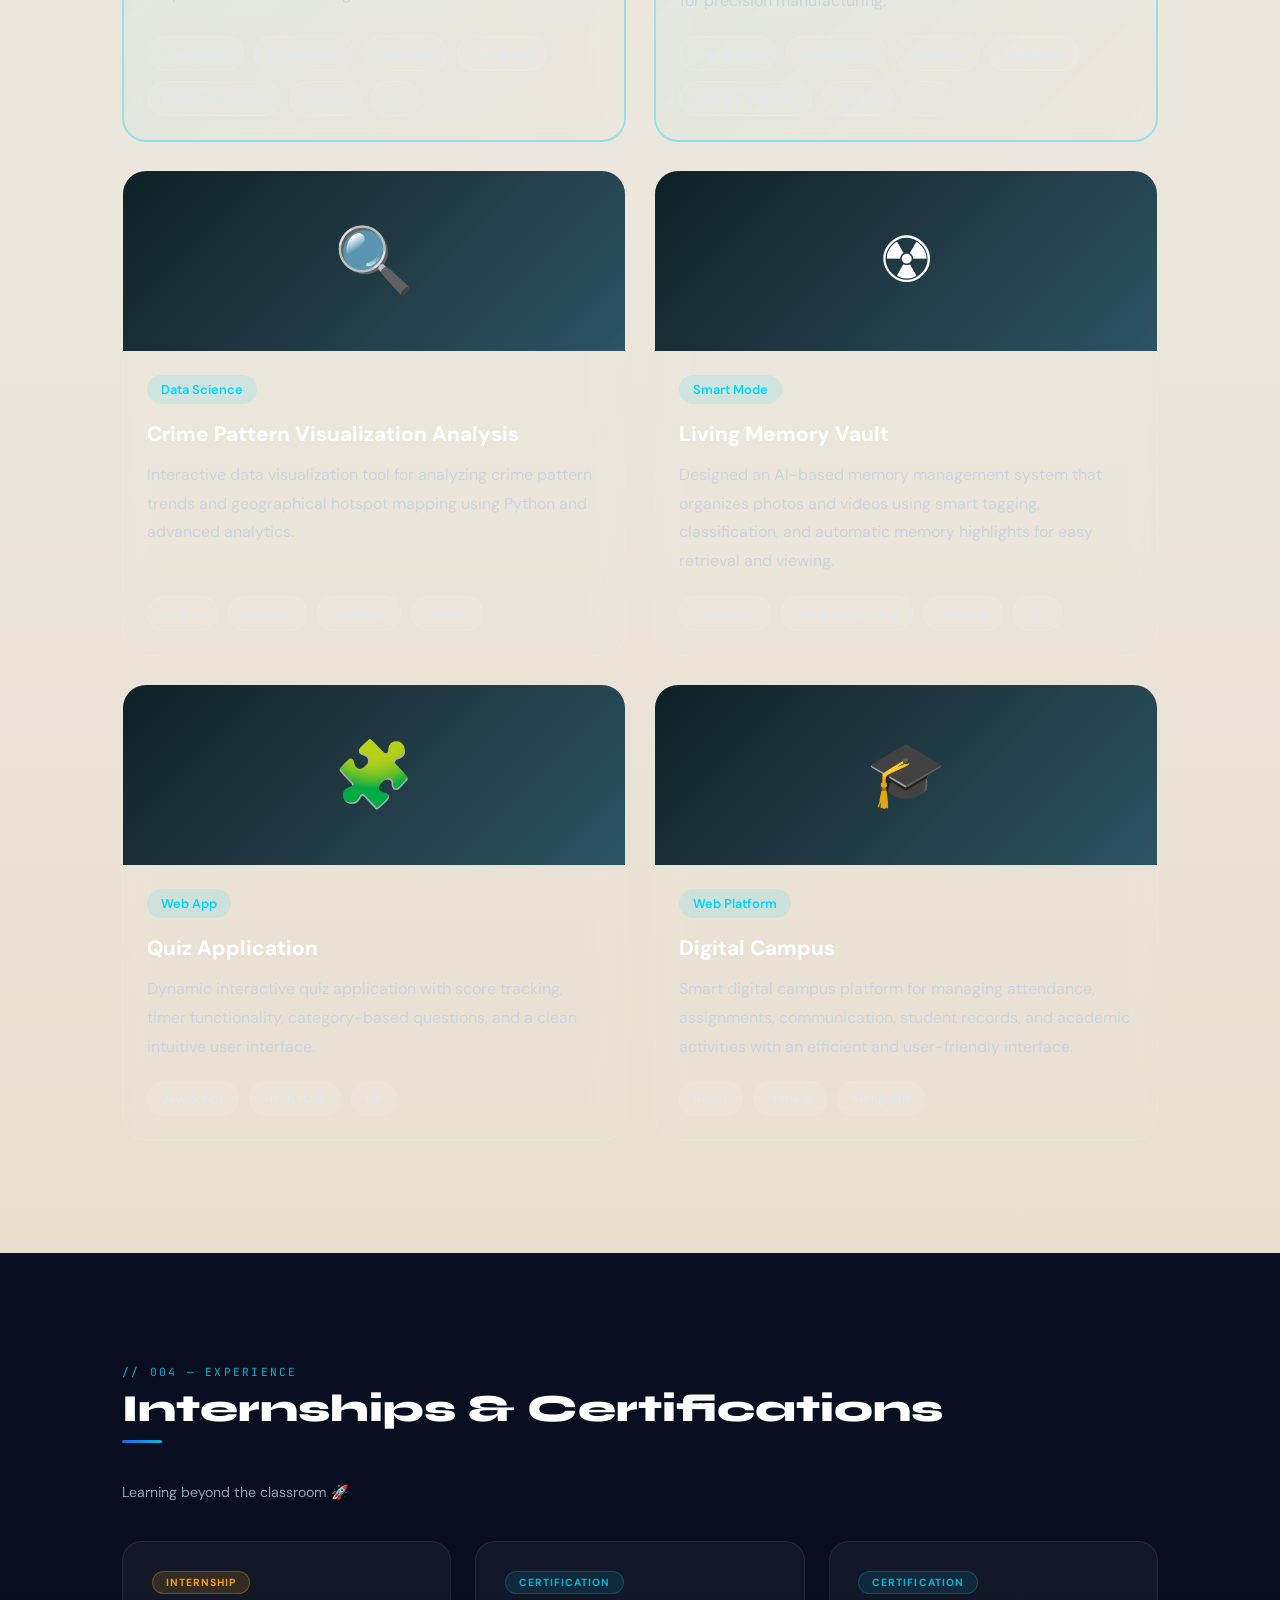
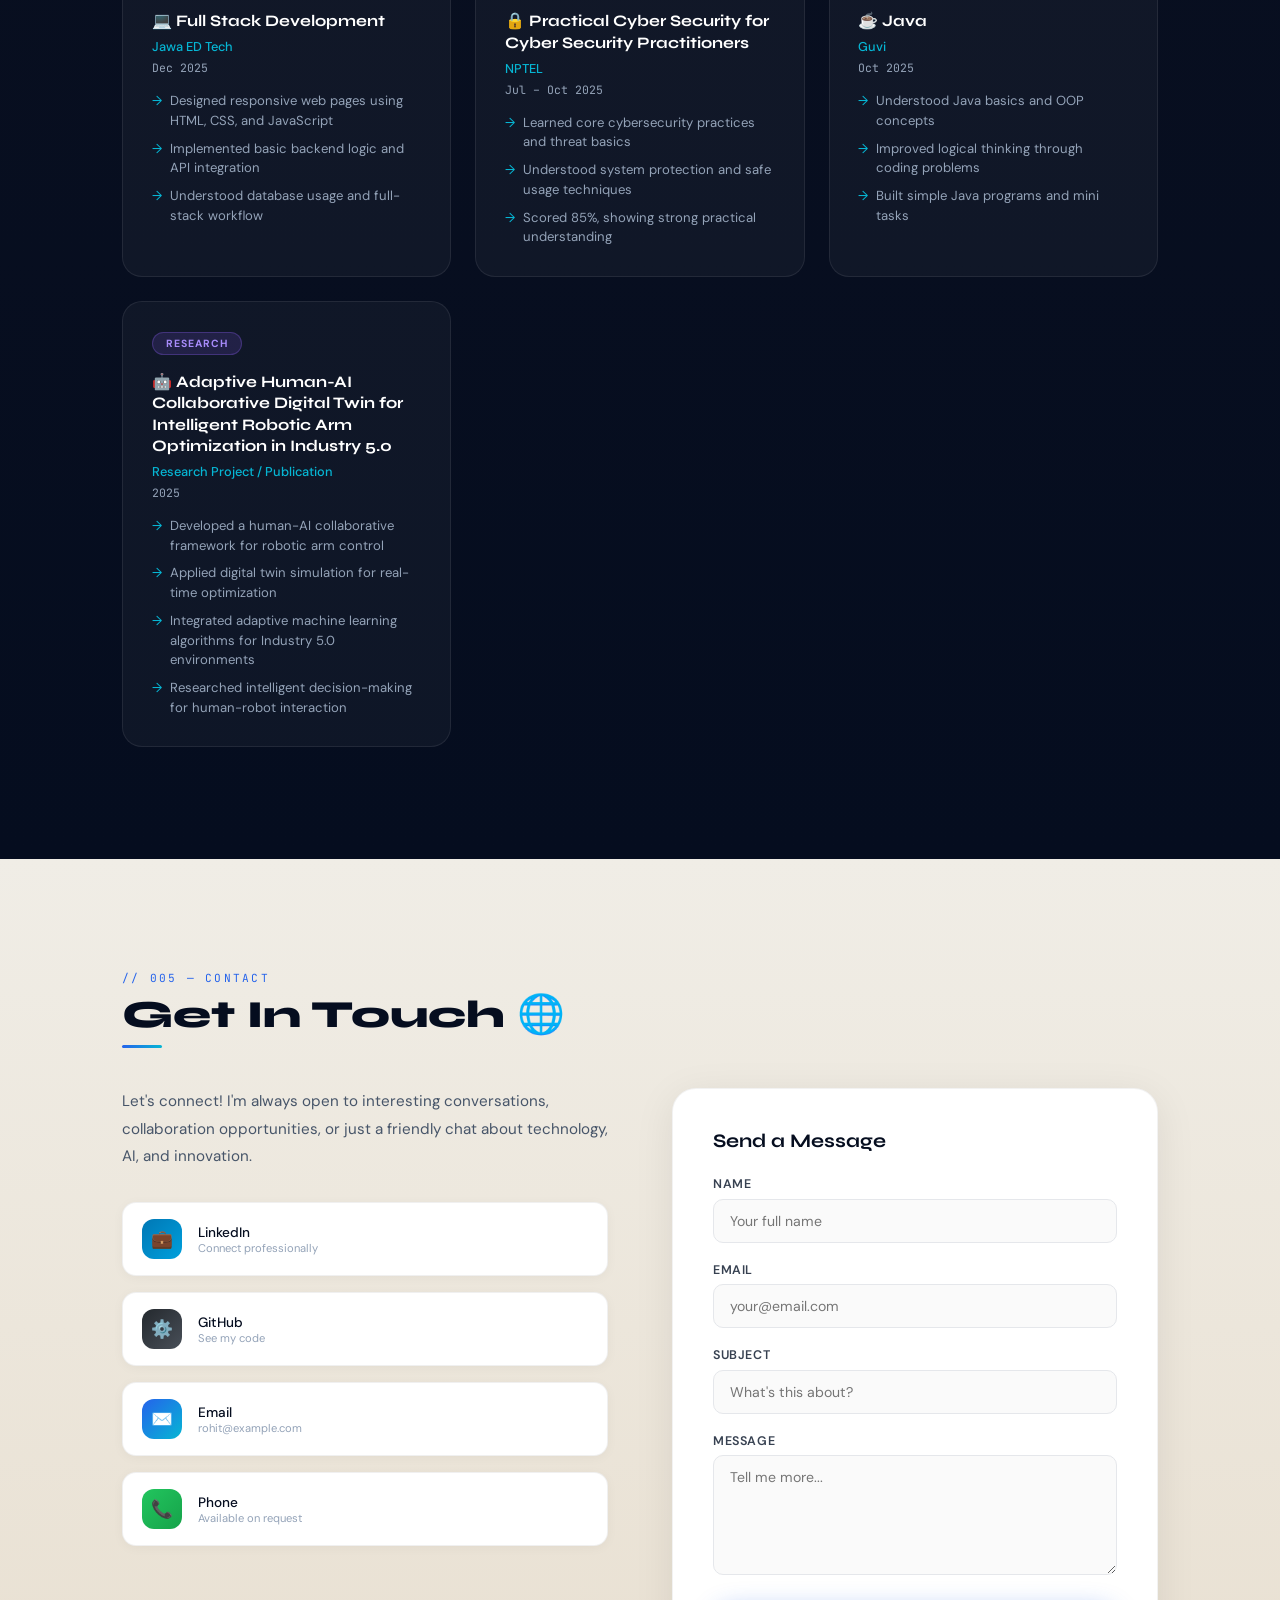
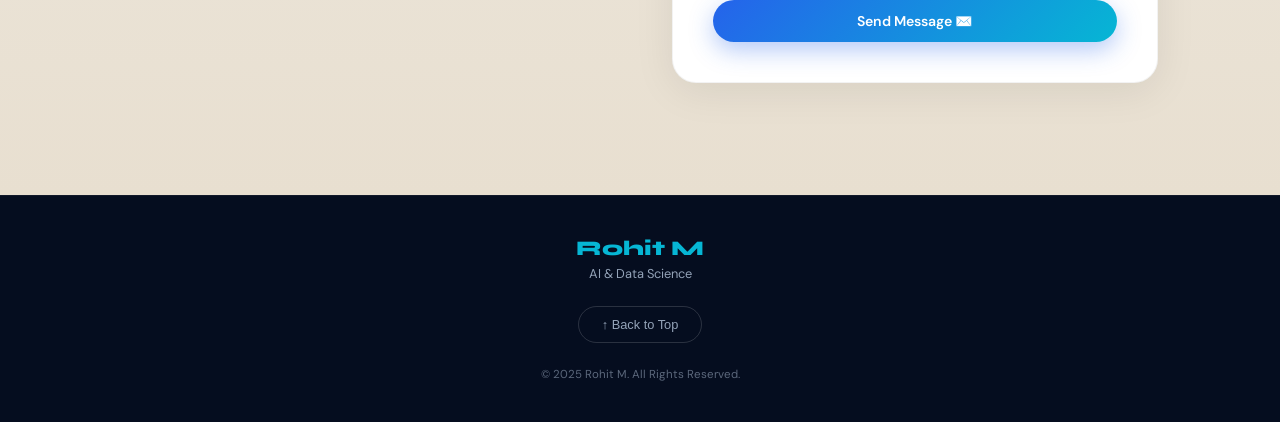
==== commit 6eaa14d5: "Refactor project card styles and grid layout Updated styles for project cards and grid layout to enh" ====
--- a/index.html
+++ b/index.html
@@ -498,98 +498,105 @@
 #projects .section-title { color: var(--navy); }
 #projects .section-tag { color: var(--blue); }
 #projects .section-divider { }
-.projects-grid {
-  display: grid;
-  grid-template-columns: repeat(auto-fit, minmax(310px, 1fr));
-  gap: 1.8rem;
-}
-.project-card {
-  background: white;
-  border-radius: 20px;
-  overflow: hidden;
-  box-shadow: 0 4px 24px rgba(0,0,0,0.07);
-  border: 1px solid rgba(0,0,0,0.05);
-  transition: transform 0.3s, box-shadow 0.3s;
-  position: relative;
-}
-.project-card:hover { transform: translateY(-6px); box-shadow: 0 16px 48px rgba(0,0,0,0.14); }
-.project-card.featured {
-  grid-column: 1 / -1;
-  display: grid;
-  grid-template-columns: 1fr 1fr;
-}
-.project-thumb {
-  height: 200px;
-  position: relative;
-  overflow: hidden;
-}
-.project-card.featured .project-thumb { height: 100%; min-height: 240px; }
-.project-thumb-inner {
-  width: 100%; height: 100%;
-  display: flex;
-  align-items: center;
-  justify-content: center;
-  font-size: 3rem;
-  transition: transform 0.4s;
-}
-.project-card:hover .project-thumb-inner { transform: scale(1.07); }
-.project-thumb-1 { background: linear-gradient(135deg, #1a1a2e, #16213e); }
-.project-thumb-2 { background: linear-gradient(135deg, #1e3a5f, #2563eb); }
-.project-thumb-3 { background: linear-gradient(135deg, #0f2027, #203a43, #2c5364); }
-.project-thumb-4 { background: linear-gradient(135deg, #0d0d0d, #1a1a2e, #2d1b69); }
-.project-overlay {
-  position: absolute;
-  inset: 0;
-  background: rgba(37,99,235,0.85);
-  display: flex;
-  align-items: center;
-  justify-content: center;
-  opacity: 0;
-  transition: opacity 0.3s;
-  gap: 1rem;
-}
-.project-card:hover .project-overlay { opacity: 1; }
-.project-body { padding: 1.6rem; }
-.project-badge {
-  display: inline-block;
-  padding: 0.25rem 0.75rem;
-  background: linear-gradient(135deg, rgba(37,99,235,0.1), rgba(6,182,212,0.1));
-  border: 1px solid rgba(37,99,235,0.2);
-  border-radius: 20px;
-  font-size: 0.68rem;
-  font-weight: 600;
-  color: var(--blue);
-  text-transform: uppercase;
-  letter-spacing: 0.08em;
-  margin-bottom: 0.7rem;
-}
-.project-title {
-  font-family: 'Syne', sans-serif;
-  font-size: 1.05rem;
-  font-weight: 700;
-  color: var(--navy);
-  margin-bottom: 0.6rem;
-  line-height: 1.3;
-}
-.project-desc {
-  font-size: 0.82rem;
-  color: #64748b;
-  line-height: 1.7;
-  margin-bottom: 1rem;
-}
-.project-tags {
-  display: flex;
-  flex-wrap: wrap;
-  gap: 0.4rem;
-}
-.tag {
-  padding: 0.2rem 0.6rem;
-  background: #f1f5f9;
-  border-radius: 6px;
-  font-size: 0.68rem;
-  color: #475569;
-  font-family: 'JetBrains Mono', monospace;
-}
+.projects-grid{
+    display:grid;
+    grid-template-columns:repeat(auto-fit,minmax(340px,1fr));
+    gap:28px;
+}
+
+.project-card{
+    background:rgba(255,255,255,0.04);
+    border:1px solid rgba(255,255,255,0.08);
+    border-radius:24px;
+    overflow:hidden;
+    transition:.4s ease;
+    backdrop-filter:blur(15px);
+    height:100%;
+    display:flex;
+    flex-direction:column;
+}
+
+.project-card:hover{
+    transform:translateY(-10px);
+    border-color:#00d4ff;
+    box-shadow:0 20px 40px rgba(0,212,255,.15);
+}
+
+.project-card.featured{
+    border:2px solid rgba(0,212,255,.35);
+    background:linear-gradient(
+        135deg,
+        rgba(0,212,255,.08),
+        rgba(255,255,255,.03)
+    );
+}
+
+.project-thumb{
+    height:180px;
+    display:flex;
+    align-items:center;
+    justify-content:center;
+    background:linear-gradient(
+        135deg,
+        #0f2027,
+        #203a43,
+        #2c5364
+    );
+}
+
+.project-thumb-inner{
+    font-size:4rem;
+}
+
+.project-body{
+    padding:24px;
+    display:flex;
+    flex-direction:column;
+    flex-grow:1;
+}
+
+.project-badge{
+    display:inline-block;
+    width:max-content;
+    padding:6px 14px;
+    border-radius:999px;
+    background:rgba(0,212,255,.12);
+    color:#00d4ff;
+    font-size:.8rem;
+    font-weight:600;
+    margin-bottom:14px;
+}
+
+.project-title{
+    font-size:1.3rem;
+    font-weight:700;
+    line-height:1.5;
+    margin-bottom:12px;
+    color:#fff;
+}
+
+.project-desc{
+    color:#cbd5e1;
+    line-height:1.8;
+    margin-bottom:20px;
+    flex-grow:1;
+}
+
+.project-tags{
+    display:flex;
+    flex-wrap:wrap;
+    gap:10px;
+}
+
+.tag{
+    padding:8px 14px;
+    border-radius:999px;
+    background:rgba(255,255,255,.06);
+    border:1px solid rgba(255,255,255,.08);
+    font-size:.8rem;
+    color:#e2e8f0;
+}
+
 
 /* CERTIFICATIONS & INTERNSHIPS */
 #certs {
@@ -1000,23 +1007,31 @@
           </div>
         </div>
       </div>
-      <div class="project-card featured">
-    <div class="proj-thumb" style="background: linear-gradient(135deg, #0f2027, #203a43, #2c5364);">🧠</div>
-    <div class="proj-body">
-        <div class="proj-num">✦ AI Innovation Project</div>
-        <h3>AI Multi-Agent Project Management and Collaboration Platform</h3>
-        <p>An intelligent AI-powered platform designed to automate project planning, task management, risk analysis, meeting intelligence, documentation generation, and team collaboration through specialized AI agents. The system enhances productivity, streamlines workflows, and supports data-driven decision-making for modern software development teams.</p>
-        <div class="proj-tech">
-            <span class="tech-badge">React.js</span>
-            <span class="tech-badge">Node.js</span>
-            <span class="tech-badge">Express.js</span>
-            <span class="tech-badge">MySQL</span>
-            <span class="tech-badge">Groq LLM</span>
-            <span class="tech-badge">RAG</span>
-            <span class="tech-badge">Railway</span>
-            <span class="tech-badge">Vercel</span>
-        </div>
-        <a href="#" class="proj-link">View Project</a>
+      <div class="project-card featured reveal">
+    <div class="project-thumb">
+        <div class="project-thumb-inner">🤖</div>
+    </div>
+
+    <div class="project-body">
+        <div class="project-badge">⭐ Featured Research Project</div>
+
+        <h3 class="project-title">
+            Adaptive Human-AI Collaborative Digital Twin for Intelligent Robotic Arm Optimization in Industry 5.0
+        </h3>
+
+        <p class="project-desc">
+            A cutting-edge research project developing a digital twin framework that enables seamless human-AI collaboration for optimizing robotic arm performance in Industry 5.0 environments. Integrates real-time adaptive algorithms, human intention recognition, and intelligent decision systems for precision manufacturing.
+        </p>
+
+        <div class="project-tags">
+            <span class="tag">Digital Twin</span>
+            <span class="tag">Industry 5.0</span>
+            <span class="tag">Robotics</span>
+            <span class="tag">Human-AI</span>
+            <span class="tag">Machine Learning</span>
+            <span class="tag">Python</span>
+            <span class="tag">IoT</span>
+        </div>
     </div>
 </div>
 
@@ -1094,10 +1109,8 @@
     </div>
   </div>
 </div>
-     <div class="project-card reveal reveal-delay-2">
-  <div class="project-thumb project-thumb-2">
-    <div class="project-thumb-inner">🤖</div>
-  </div>
+     
+
 
   
     </div>
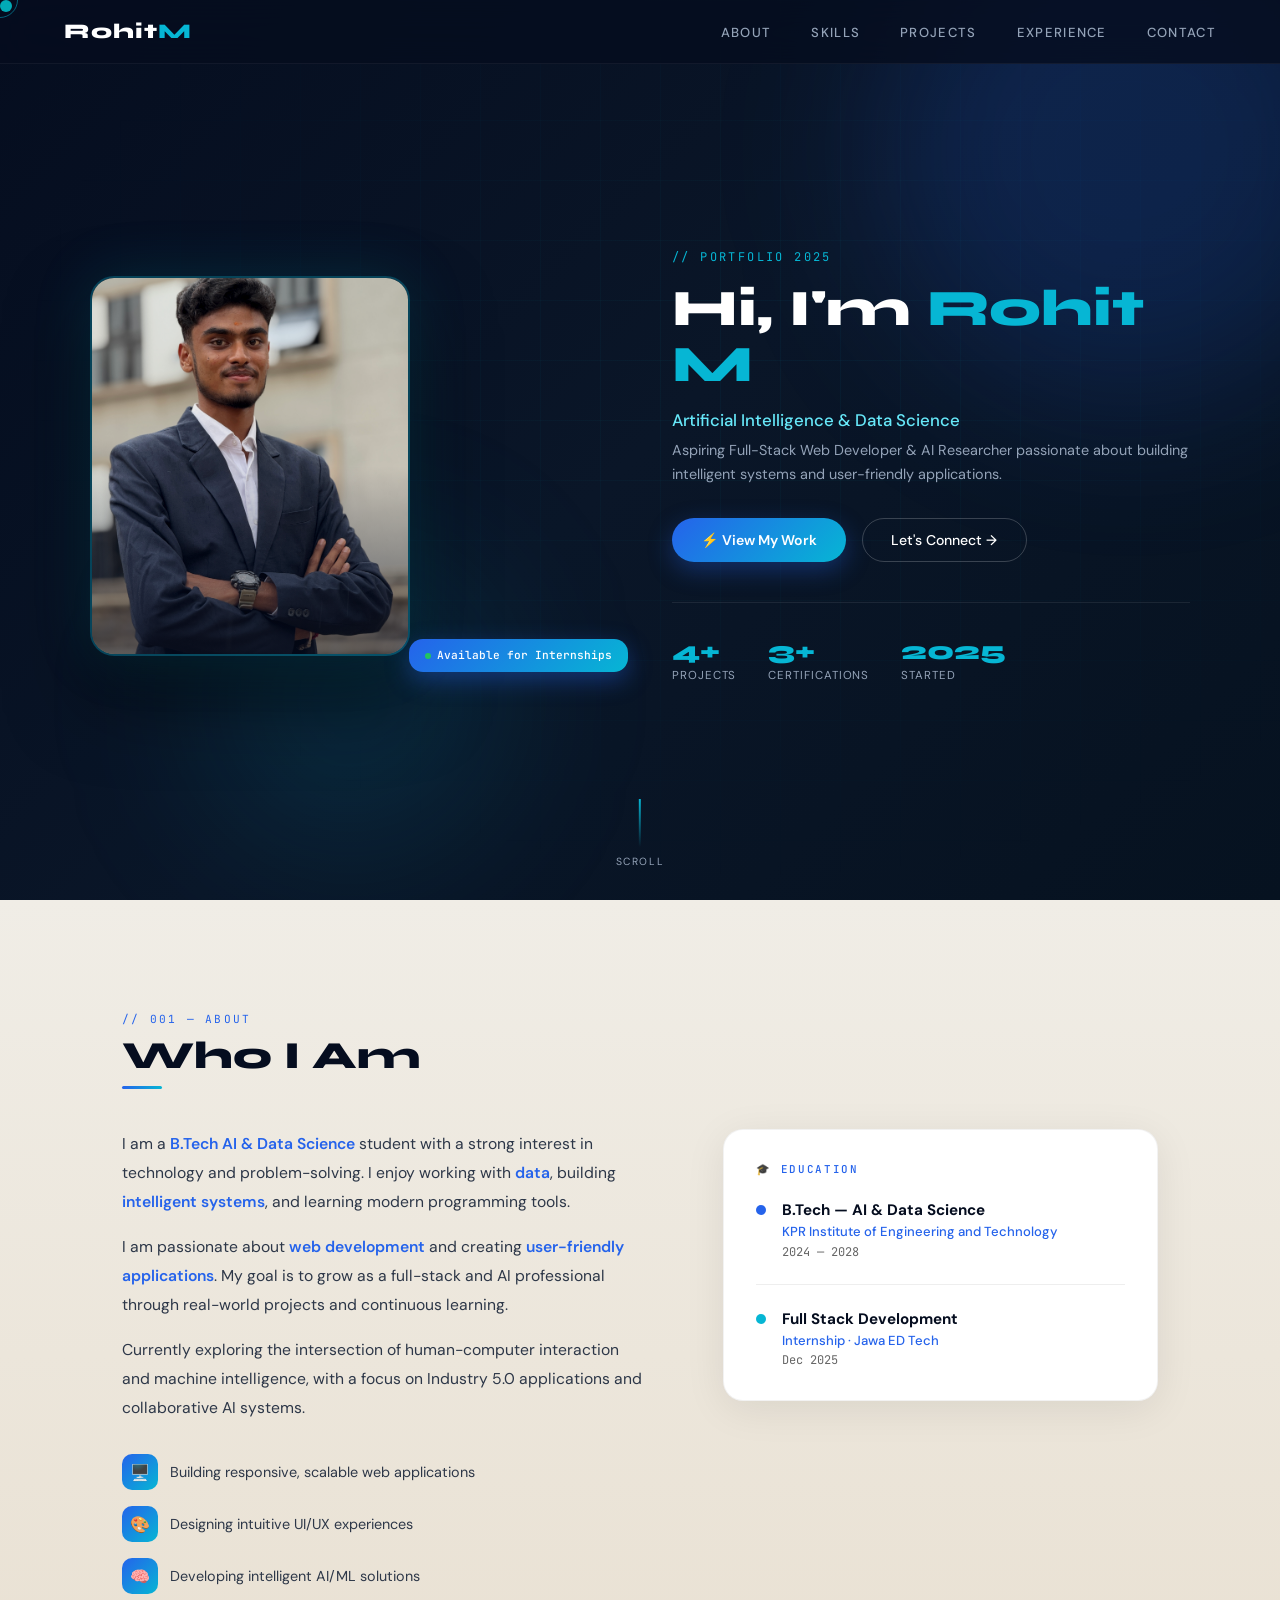
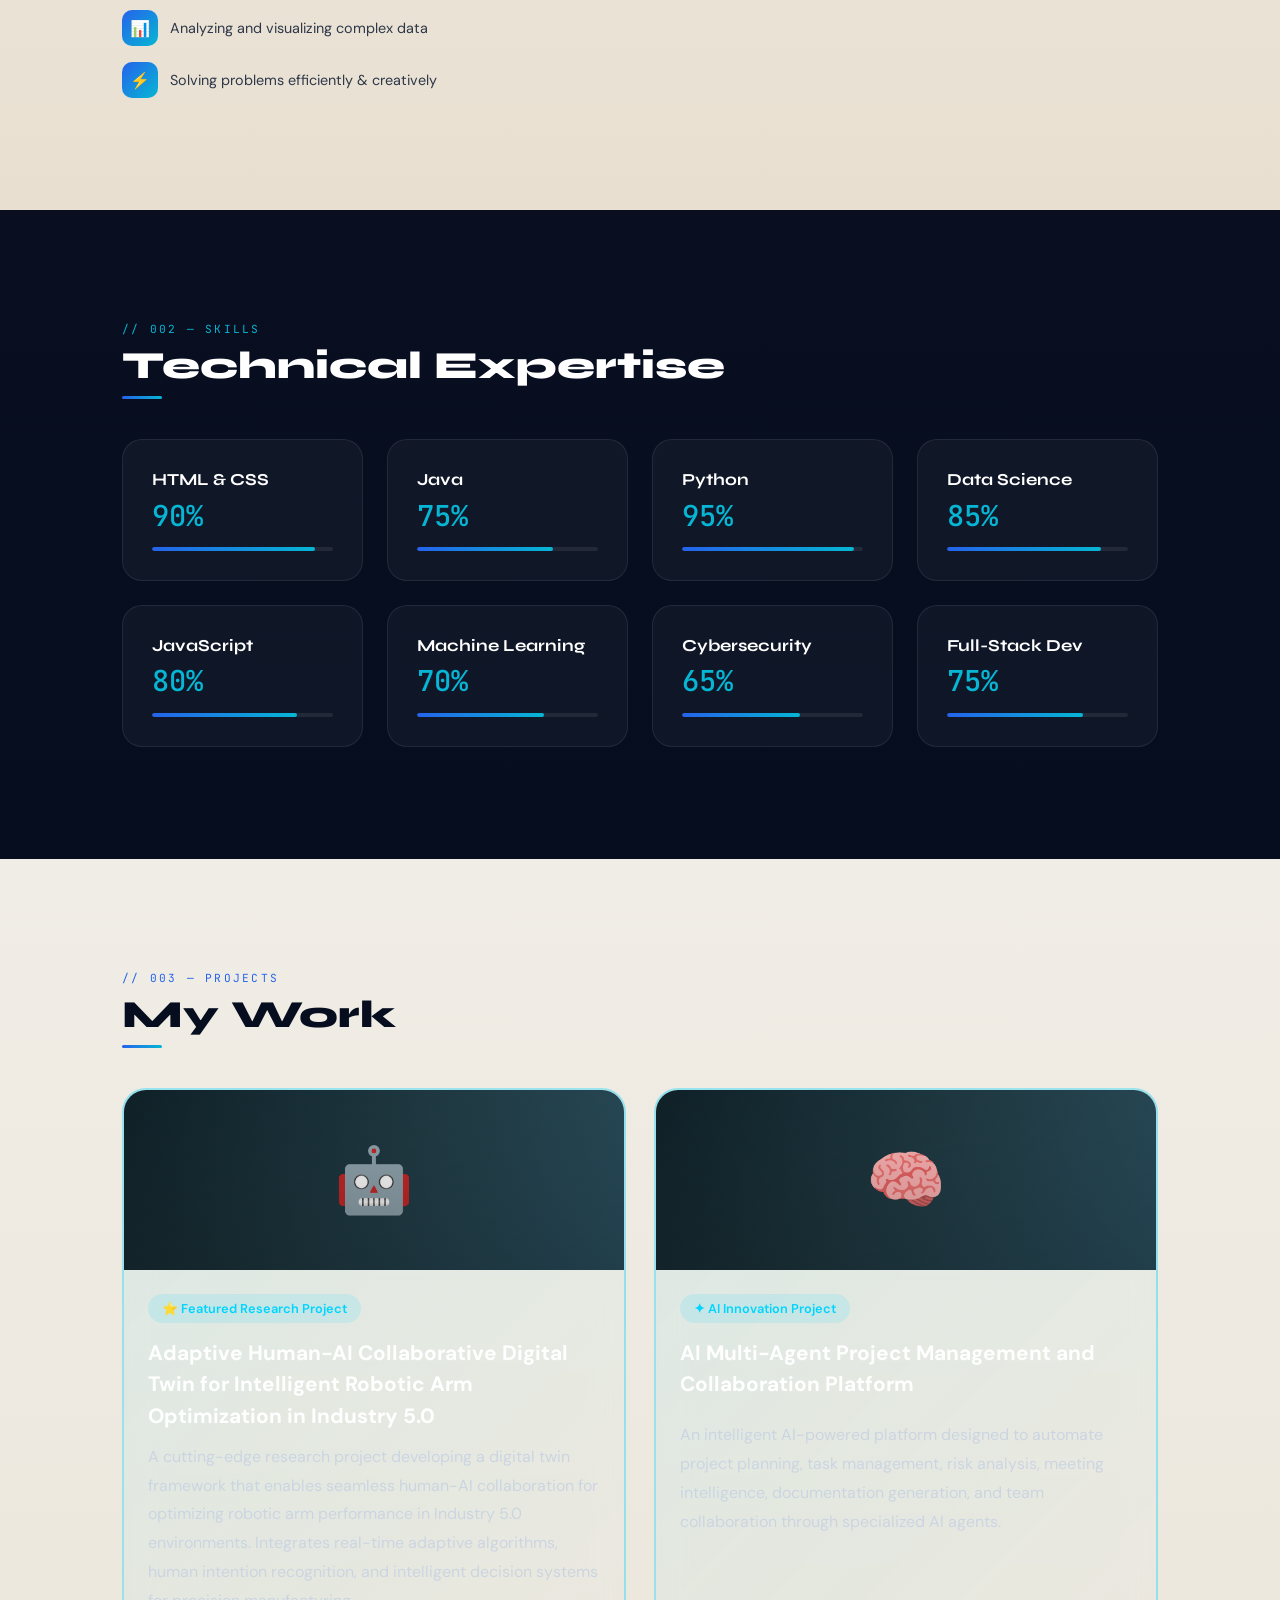
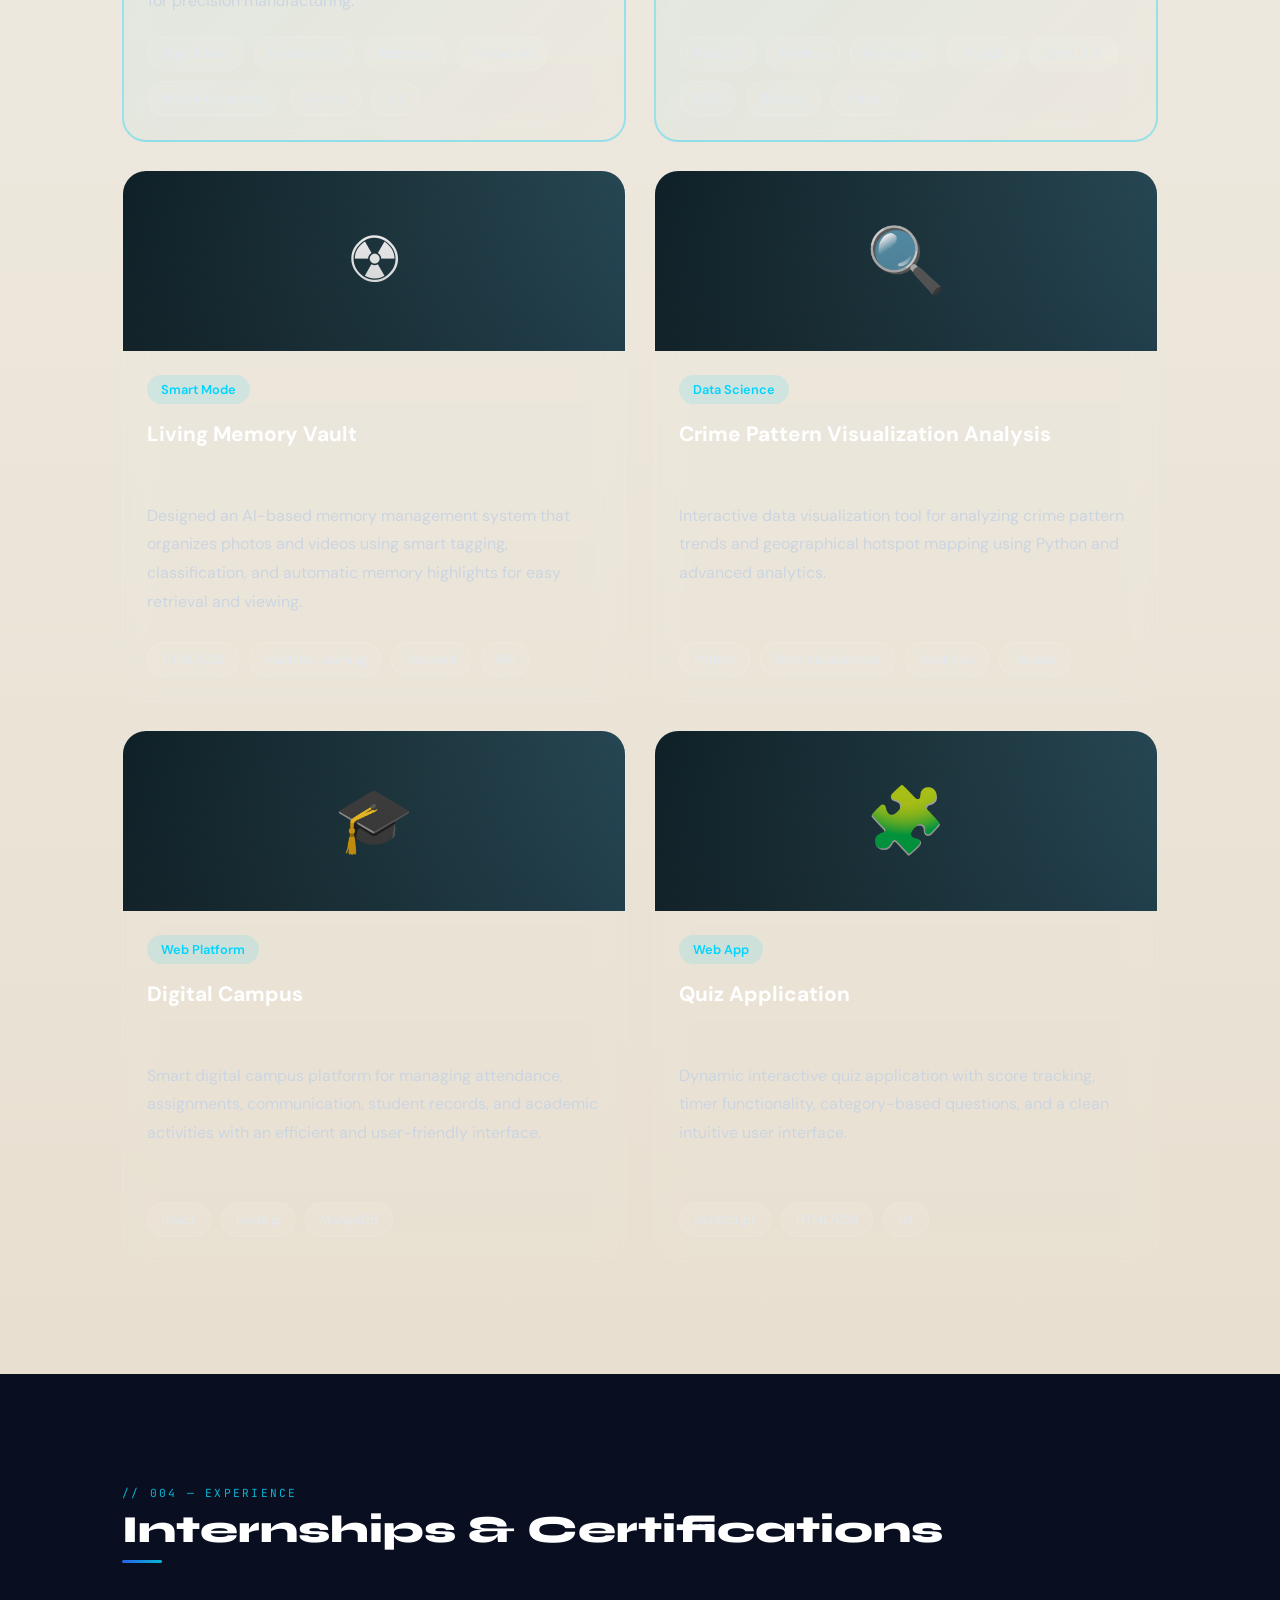
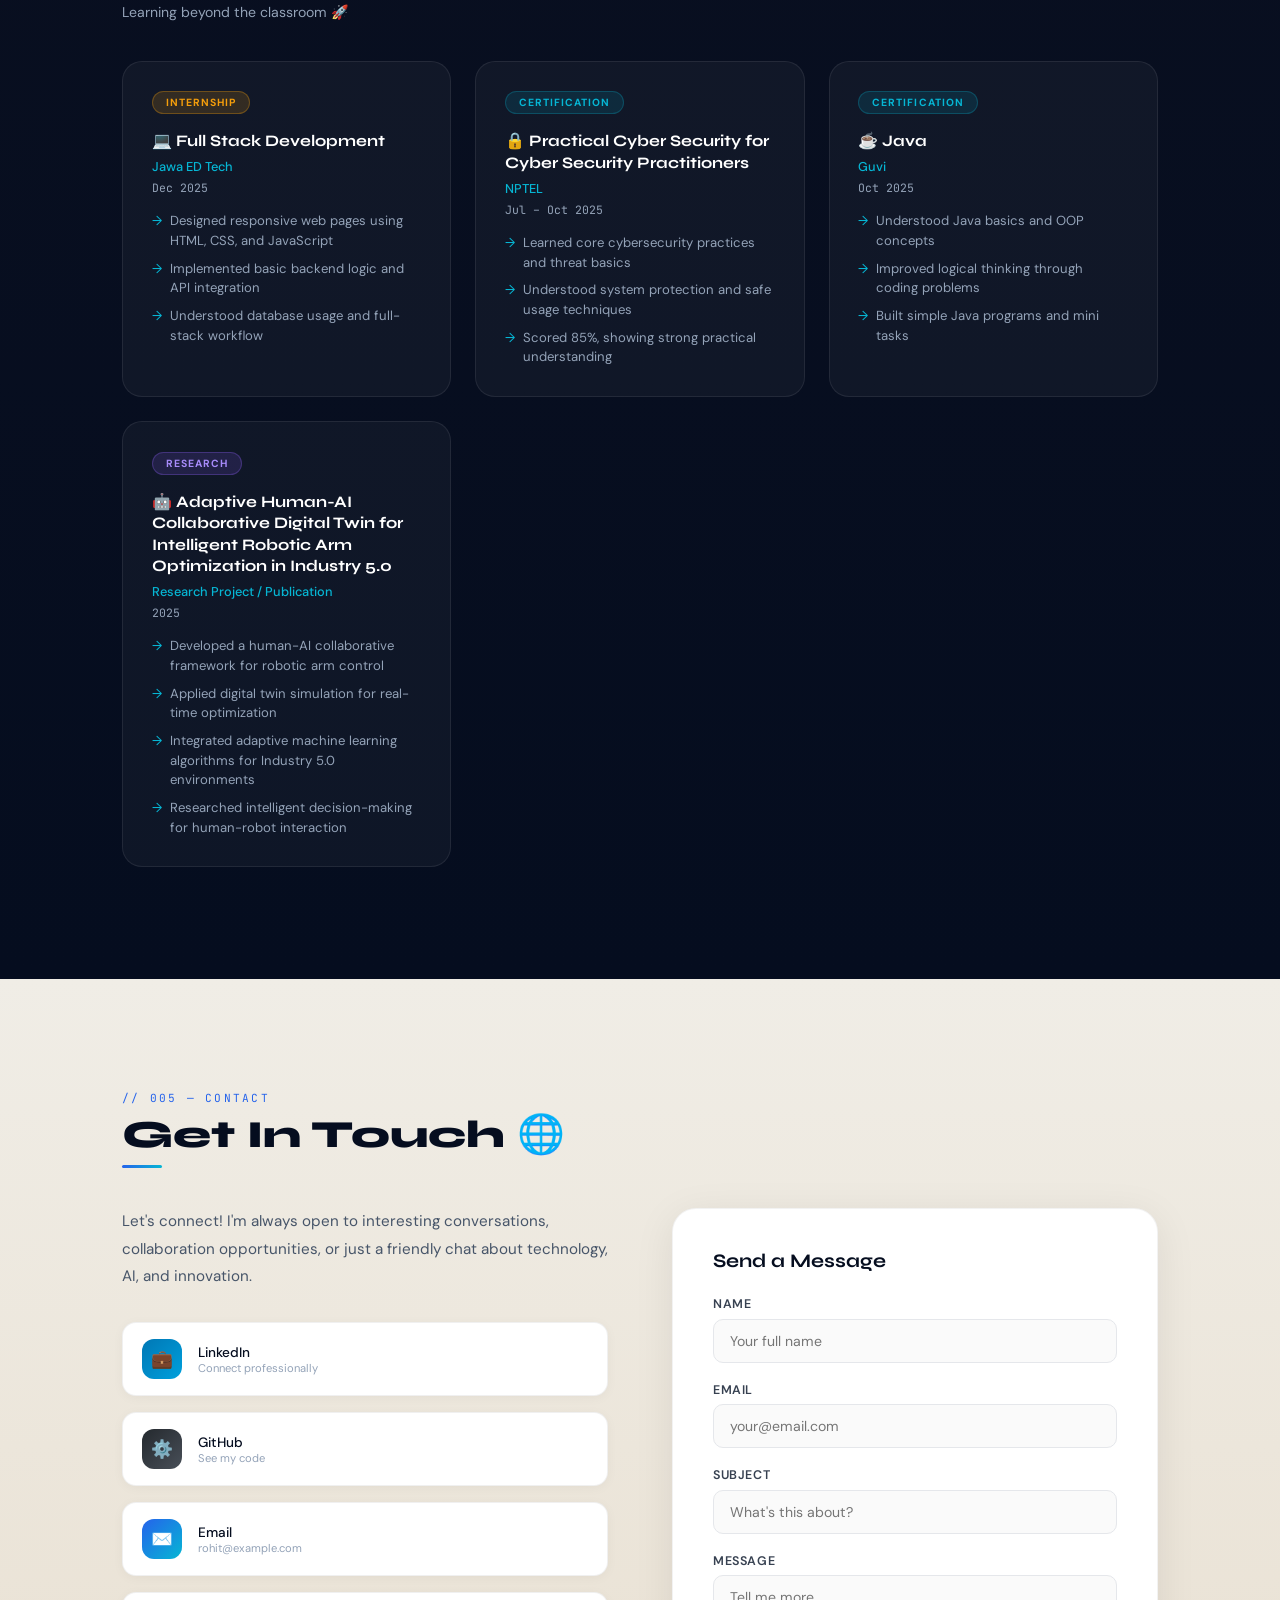
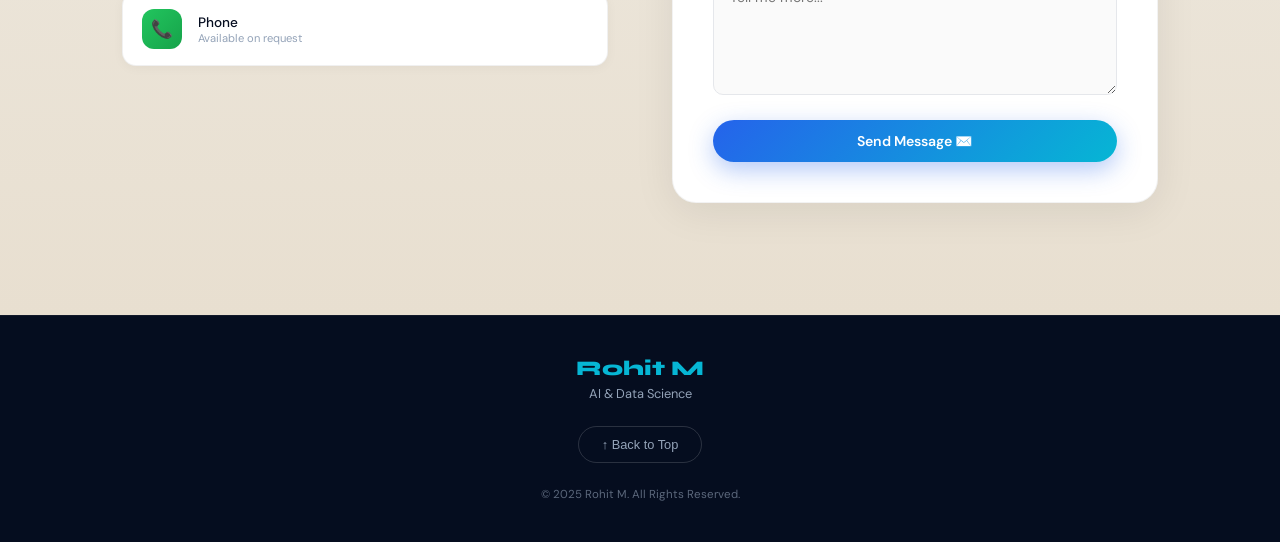
==== commit c7b4afba: "Refactor project cards and update descriptions Updated project descriptions and titles, added new pr" ====
--- a/index.html
+++ b/index.html
@@ -596,7 +596,47 @@
     font-size:.8rem;
     color:#e2e8f0;
 }
-
+.project-card.featured{
+    grid-column:span 1;
+}
+
+.project-title{
+    min-height:72px;
+}
+
+.project-desc{
+    min-height:120px;
+}
+
+.project-thumb{
+    position:relative;
+}
+
+.project-thumb::after{
+    content:"";
+    position:absolute;
+    inset:0;
+    background:linear-gradient(
+        to top,
+        rgba(0,0,0,.25),
+        transparent
+    );
+}
+
+@media (max-width:768px){
+
+    .projects-grid{
+        grid-template-columns:1fr;
+    }
+
+    .project-title{
+        min-height:auto;
+    }
+
+    .project-desc{
+        min-height:auto;
+    }
+}
 
 /* CERTIFICATIONS & INTERNSHIPS */
 #certs {
@@ -986,16 +1026,23 @@
 
     <div class="projects-grid">
 
-      <!-- FEATURED PROJECT -->
+      <!-- Project 1 -->
       <div class="project-card featured reveal">
-        <div class="project-thumb project-thumb-4">
+        <div class="project-thumb">
           <div class="project-thumb-inner">🤖</div>
-          
-        </div>
-        <div class="project-body" style="display:flex;flex-direction:column;justify-content:center;">
+        </div>
+
+        <div class="project-body">
           <div class="project-badge">⭐ Featured Research Project</div>
-          <h3 class="project-title" style="font-size:1.2rem;">Adaptive Human-AI Collaborative Digital Twin for Intelligent Robotic Arm Optimization in Industry 5.0</h3>
-          <p class="project-desc">A cutting-edge research project developing a digital twin framework that enables seamless human-AI collaboration for optimizing robotic arm performance in Industry 5.0 environments. Integrates real-time adaptive algorithms, human intention recognition, and intelligent decision systems for precision manufacturing.</p>
+
+          <h3 class="project-title">
+            Adaptive Human-AI Collaborative Digital Twin for Intelligent Robotic Arm Optimization in Industry 5.0
+          </h3>
+
+          <p class="project-desc">
+            A cutting-edge research project developing a digital twin framework that enables seamless human-AI collaboration for optimizing robotic arm performance in Industry 5.0 environments. Integrates real-time adaptive algorithms, human intention recognition, and intelligent decision systems for precision manufacturing.
+          </p>
+
           <div class="project-tags">
             <span class="tag">Digital Twin</span>
             <span class="tag">Industry 5.0</span>
@@ -1007,79 +1054,125 @@
           </div>
         </div>
       </div>
+
+      <!-- Project 2 -->
       <div class="project-card featured reveal">
-    <div class="project-thumb">
-        <div class="project-thumb-inner">🤖</div>
-    </div>
-
-    <div class="project-body">
-        <div class="project-badge">⭐ Featured Research Project</div>
-
-        <h3 class="project-title">
-            Adaptive Human-AI Collaborative Digital Twin for Intelligent Robotic Arm Optimization in Industry 5.0
-        </h3>
-
-        <p class="project-desc">
-            A cutting-edge research project developing a digital twin framework that enables seamless human-AI collaboration for optimizing robotic arm performance in Industry 5.0 environments. Integrates real-time adaptive algorithms, human intention recognition, and intelligent decision systems for precision manufacturing.
-        </p>
-
-        <div class="project-tags">
-            <span class="tag">Digital Twin</span>
-            <span class="tag">Industry 5.0</span>
-            <span class="tag">Robotics</span>
-            <span class="tag">Human-AI</span>
+        <div class="project-thumb">
+          <div class="project-thumb-inner">🧠</div>
+        </div>
+
+        <div class="project-body">
+          <div class="project-badge">✦ AI Innovation Project</div>
+
+          <h3 class="project-title">
+            AI Multi-Agent Project Management and Collaboration Platform
+          </h3>
+
+          <p class="project-desc">
+            An intelligent AI-powered platform designed to automate project planning, task management, risk analysis, meeting intelligence, documentation generation, and team collaboration through specialized AI agents.
+          </p>
+
+          <div class="project-tags">
+            <span class="tag">React.js</span>
+            <span class="tag">Node.js</span>
+            <span class="tag">Express.js</span>
+            <span class="tag">MySQL</span>
+            <span class="tag">Groq LLM</span>
+            <span class="tag">RAG</span>
+            <span class="tag">Railway</span>
+            <span class="tag">Vercel</span>
+          </div>
+        </div>
+      </div>
+
+      <!-- Project 3 -->
+      <div class="project-card reveal reveal-delay-1">
+        <div class="project-thumb">
+          <div class="project-thumb-inner">☢</div>
+        </div>
+
+        <div class="project-body">
+          <div class="project-badge">Smart Mode</div>
+
+          <h3 class="project-title">Living Memory Vault</h3>
+
+          <p class="project-desc">
+            Designed an AI-based memory management system that organizes photos and videos using smart tagging, classification, and automatic memory highlights for easy retrieval and viewing.
+          </p>
+
+          <div class="project-tags">
+            <span class="tag">HTML/CSS</span>
             <span class="tag">Machine Learning</span>
-            <span class="tag">Python</span>
-            <span class="tag">IoT</span>
-        </div>
-    </div>
-</div>
-
-      <div class="project-card reveal reveal-delay-1">
-        <div class="project-thumb project-thumb-1">
+            <span class="tag">Backend</span>
+            <span class="tag">API</span>
+          </div>
+        </div>
+      </div>
+
+      <!-- Project 4 -->
+      <div class="project-card reveal reveal-delay-2">
+        <div class="project-thumb">
           <div class="project-thumb-inner">🔍</div>
-          
-        </div>
+        </div>
+
         <div class="project-body">
           <div class="project-badge">Data Science</div>
-          <h3 class="project-title">Crime Pattern Visualization Analysis</h3>
-          <p class="project-desc">Interactive data visualization tool for analyzing crime pattern trends and geographical hotspot mapping using Python and advanced analytics.</p>
+
+          <h3 class="project-title">
+            Crime Pattern Visualization Analysis
+          </h3>
+
+          <p class="project-desc">
+            Interactive data visualization tool for analyzing crime pattern trends and geographical hotspot mapping using Python and advanced analytics.
+          </p>
+
           <div class="project-tags">
             <span class="tag">Python</span>
-            <span class="tag">Data Viz</span>
+            <span class="tag">Data Visualization</span>
             <span class="tag">Analytics</span>
             <span class="tag">Pandas</span>
           </div>
         </div>
       </div>
 
-      <div class="project-card reveal reveal-delay-2">
-        <div class="project-thumb project-thumb-2">
-          <div class="project-thumb-inner">☢</div>
-          
-        </div>
+      <!-- Project 5 -->
+      <div class="project-card reveal reveal-delay-3">
+        <div class="project-thumb">
+          <div class="project-thumb-inner">🎓</div>
+        </div>
+
         <div class="project-body">
-          <div class="project-badge">Smart Mode</div>
-          <h3 class="project-title">Living Memory Vault</h3>
-          <p class="project-desc">Designed an AI-based memory management system that organizes photos and videos using smart tagging, classification, and automatic memory highlights for easy retrieval and viewing.</p>
+          <div class="project-badge">Web Platform</div>
+
+          <h3 class="project-title">Digital Campus</h3>
+
+          <p class="project-desc">
+            Smart digital campus platform for managing attendance, assignments, communication, student records, and academic activities with an efficient and user-friendly interface.
+          </p>
+
           <div class="project-tags">
-            <span class="tag">HTML/CSS</span>
-            <span class="tag"> Machine Learning</span>
-            <span class="tag">Backend</span>
-            <span class="tag">API</span>
+            <span class="tag">React</span>
+            <span class="tag">Node.js</span>
+            <span class="tag">MongoDB</span>
           </div>
         </div>
       </div>
 
+      <!-- Project 6 -->
       <div class="project-card reveal reveal-delay-3">
-        <div class="project-thumb project-thumb-3">
+        <div class="project-thumb">
           <div class="project-thumb-inner">🧩</div>
-          
-        </div>
+        </div>
+
         <div class="project-body">
           <div class="project-badge">Web App</div>
+
           <h3 class="project-title">Quiz Application</h3>
-          <p class="project-desc">Dynamic interactive quiz application with score tracking, timer functionality, category-based questions, and a clean intuitive user interface.</p>
+
+          <p class="project-desc">
+            Dynamic interactive quiz application with score tracking, timer functionality, category-based questions, and a clean intuitive user interface.
+          </p>
+
           <div class="project-tags">
             <span class="tag">JavaScript</span>
             <span class="tag">HTML/CSS</span>
@@ -1087,36 +1180,10 @@
           </div>
         </div>
       </div>
-      <div class="project-card reveal reveal-delay-3">
-  <div class="project-thumb project-thumb-3">
-    <div class="project-thumb-inner">🎓</div>
-    
-  </div>
-
-  <div class="project-body">
-    <div class="project-badge">Web Platform</div>
-
-    <h3 class="project-title">Digital Campus</h3>
-
-    <p class="project-desc">
-      Smart digital campus platform for managing attendance, assignments, communication, student records, and academic activities with an efficient and user-friendly interface.
-    </p>
-
-    <div class="project-tags">
-      <span class="tag">React</span>
-      <span class="tag">Node.js</span>
-      <span class="tag">MongoDB</span>
-    </div>
-  </div>
-</div>
-     
-
-
-  
+
     </div>
   </div>
 </section>
-
 <!-- INTERNSHIPS & CERTIFICATIONS -->
 <section id="certs">
   <div class="container">
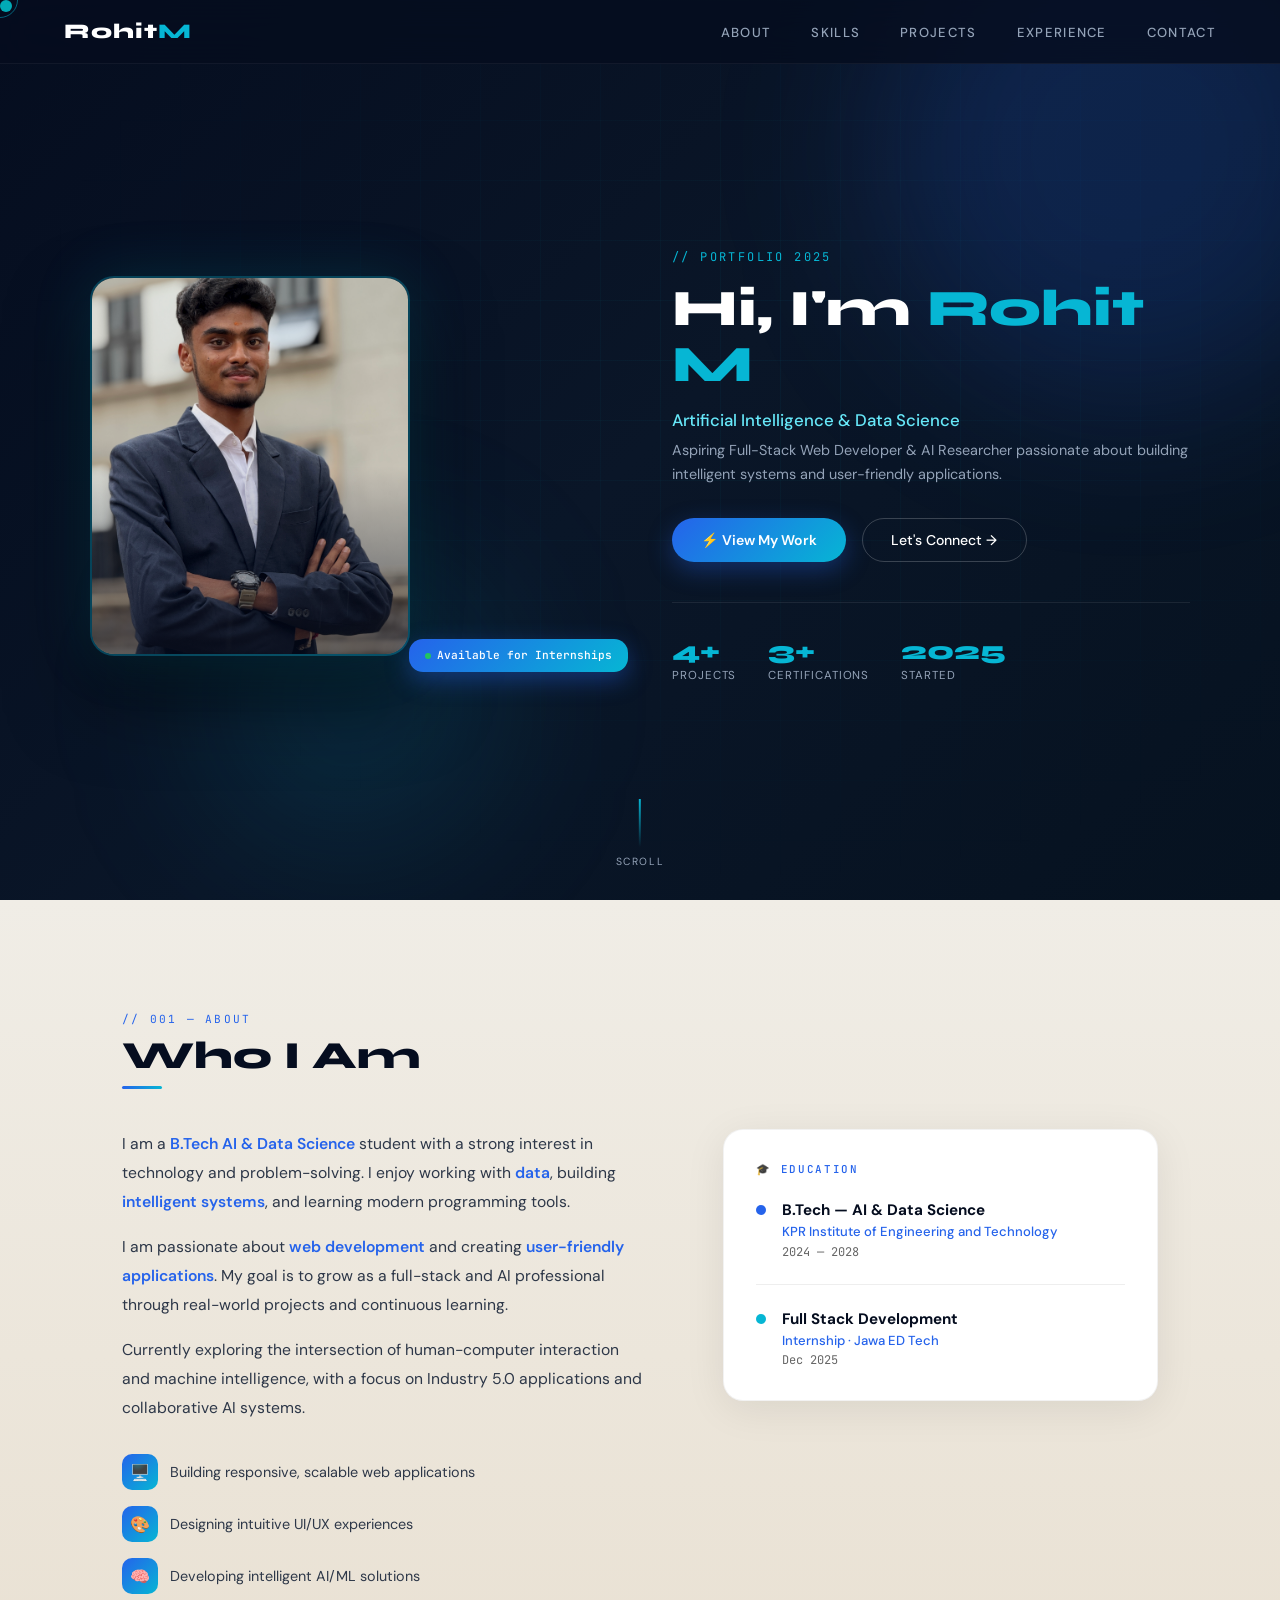
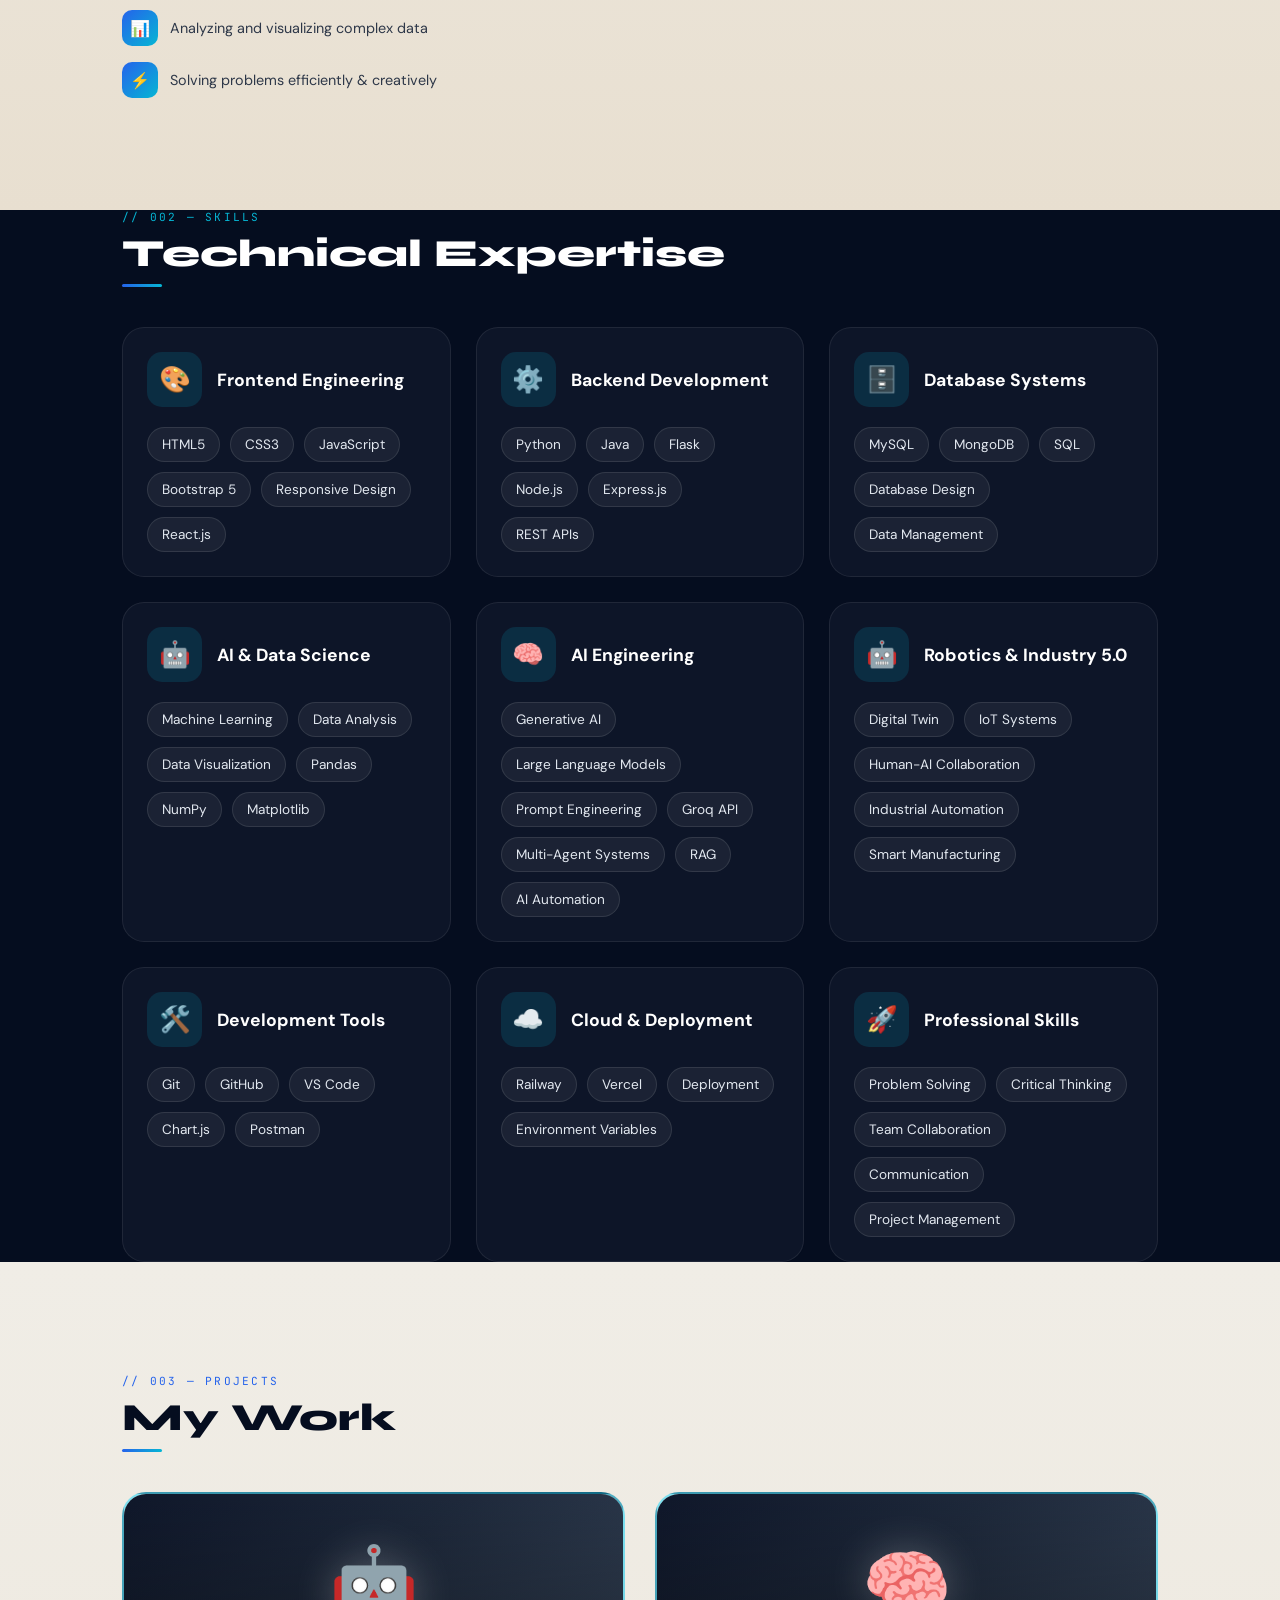
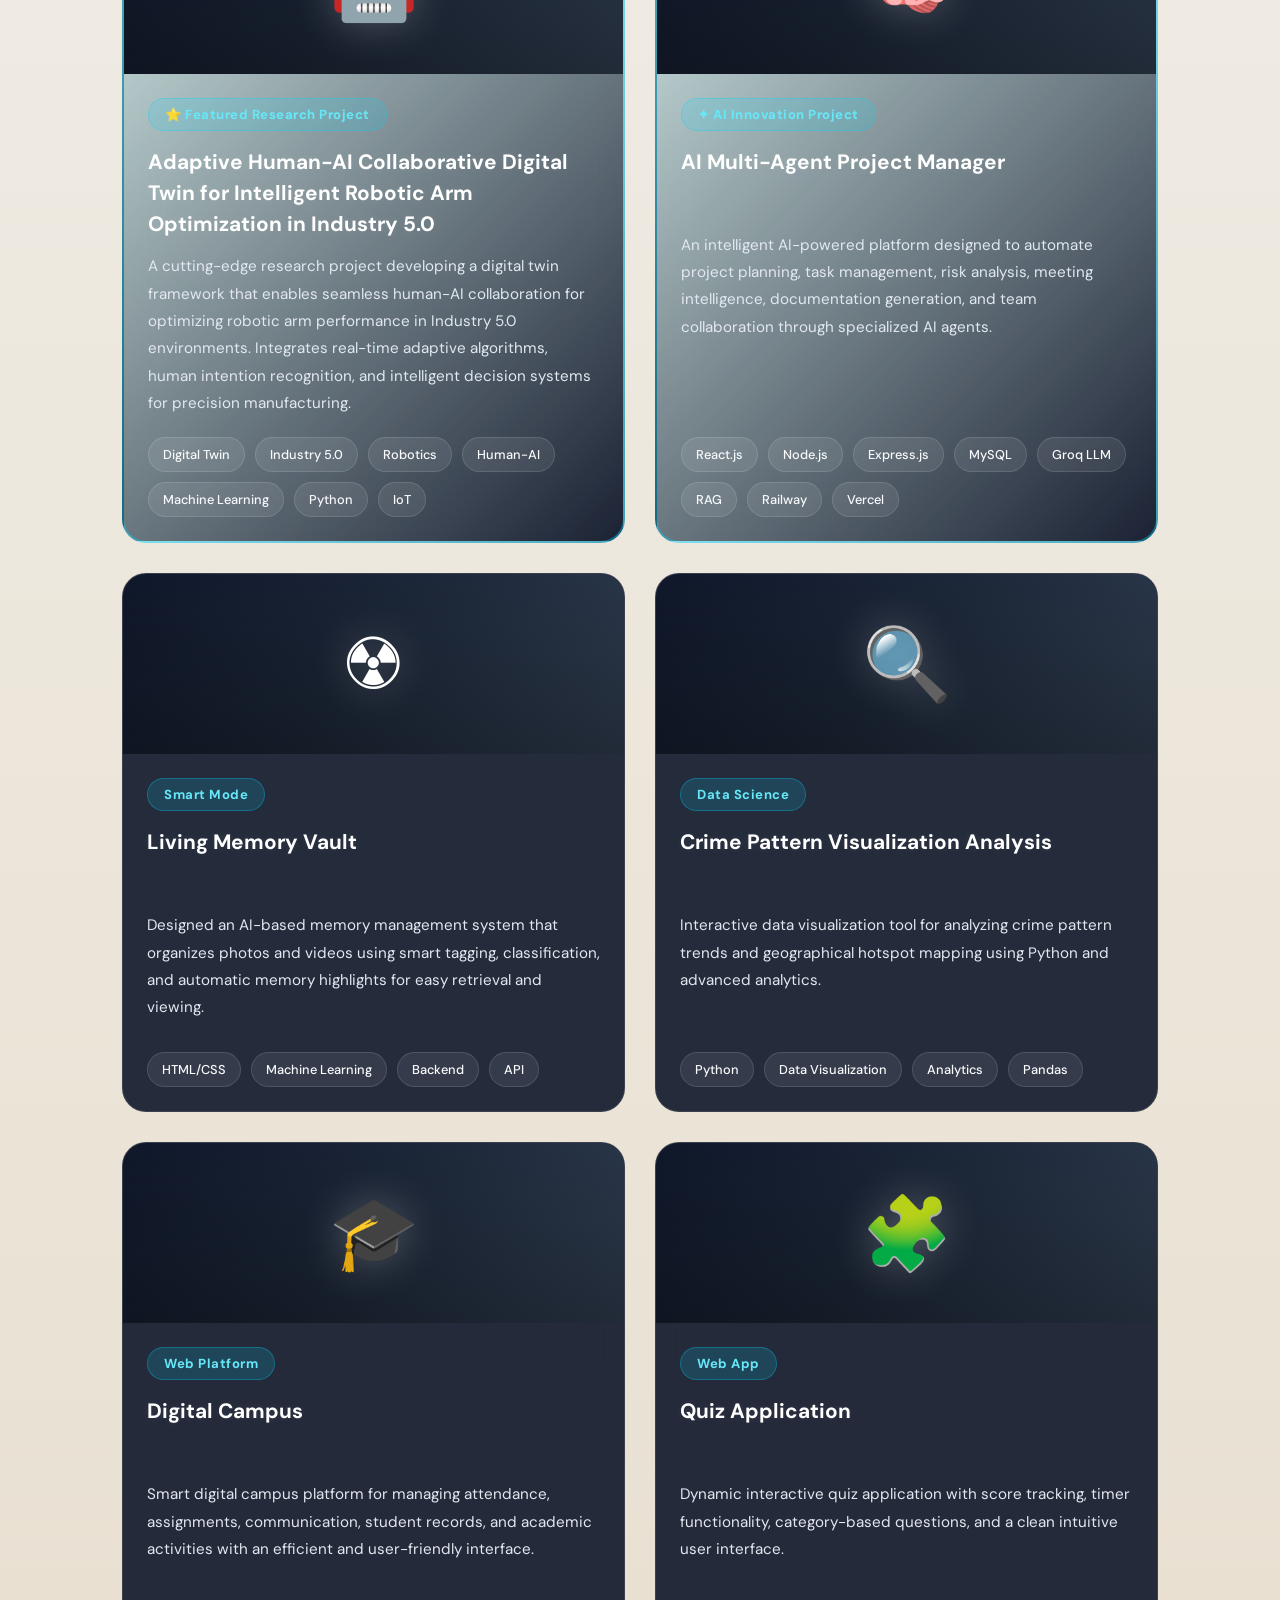
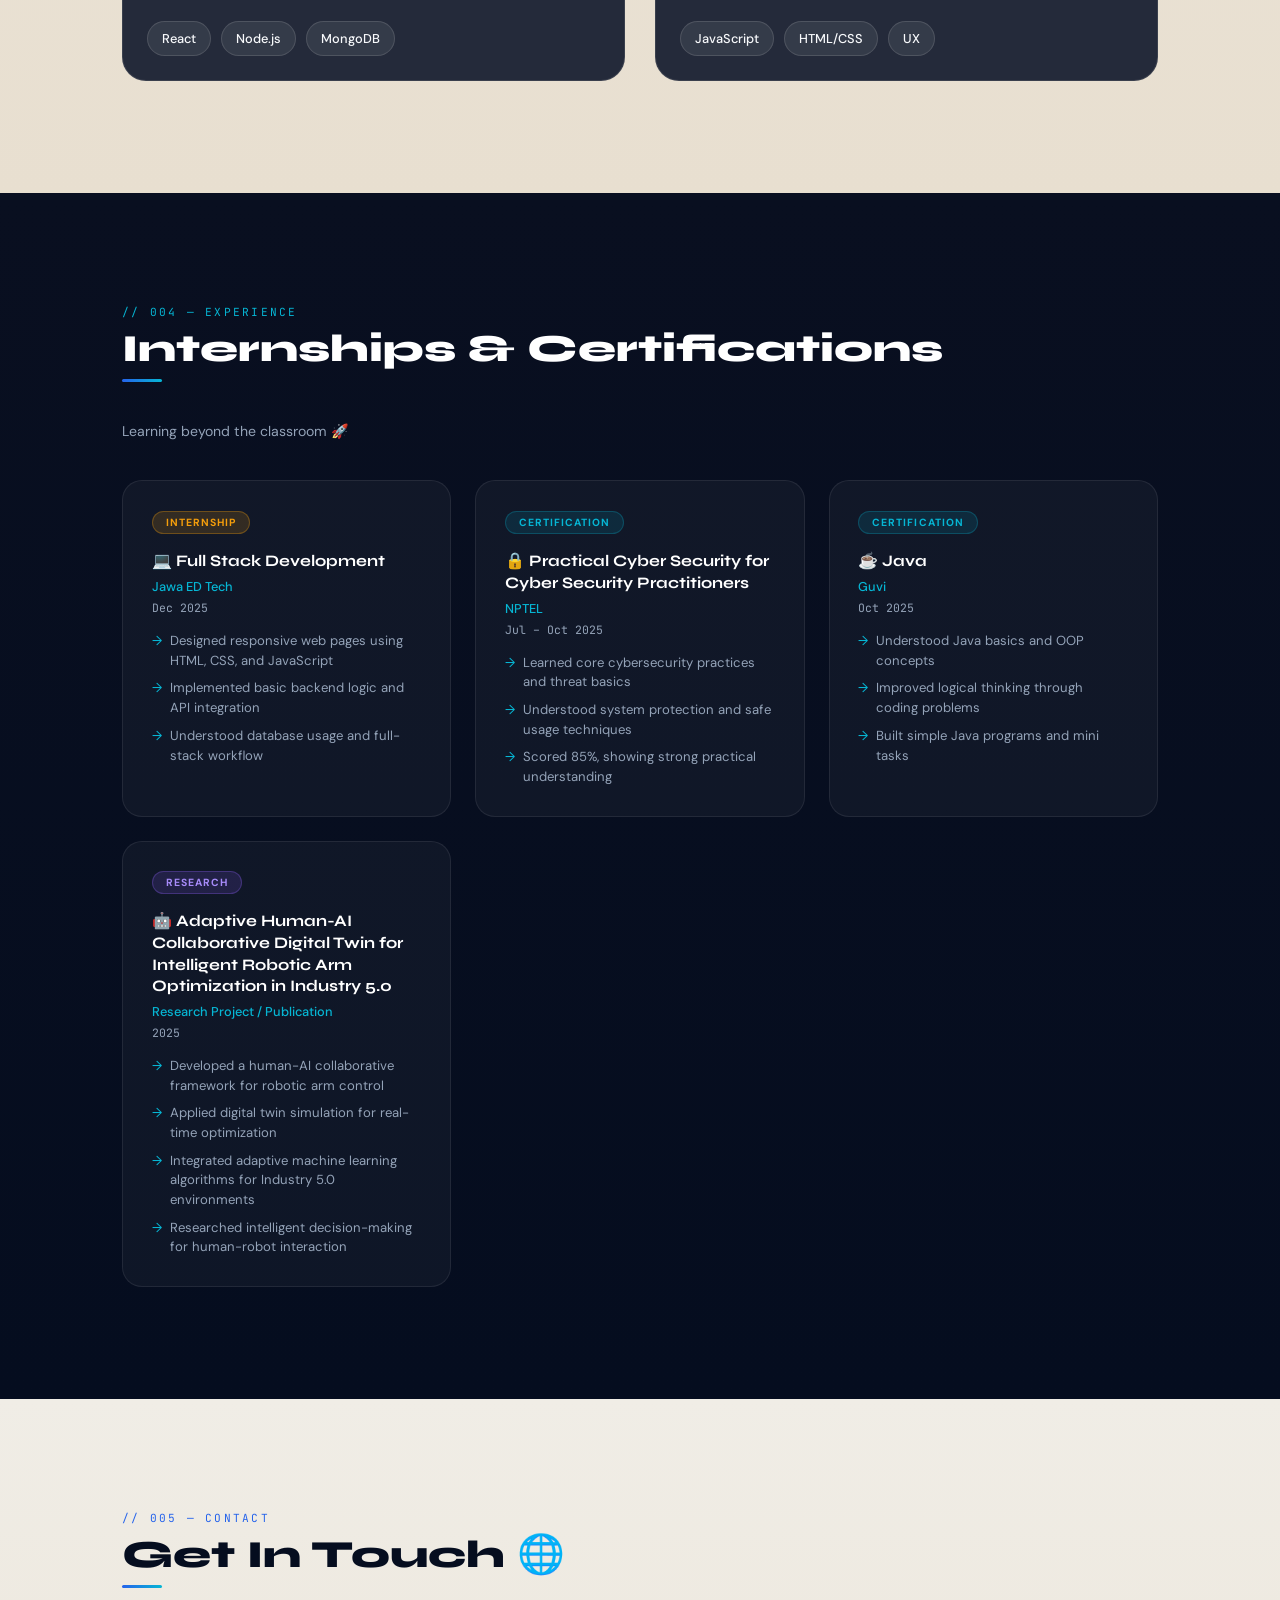
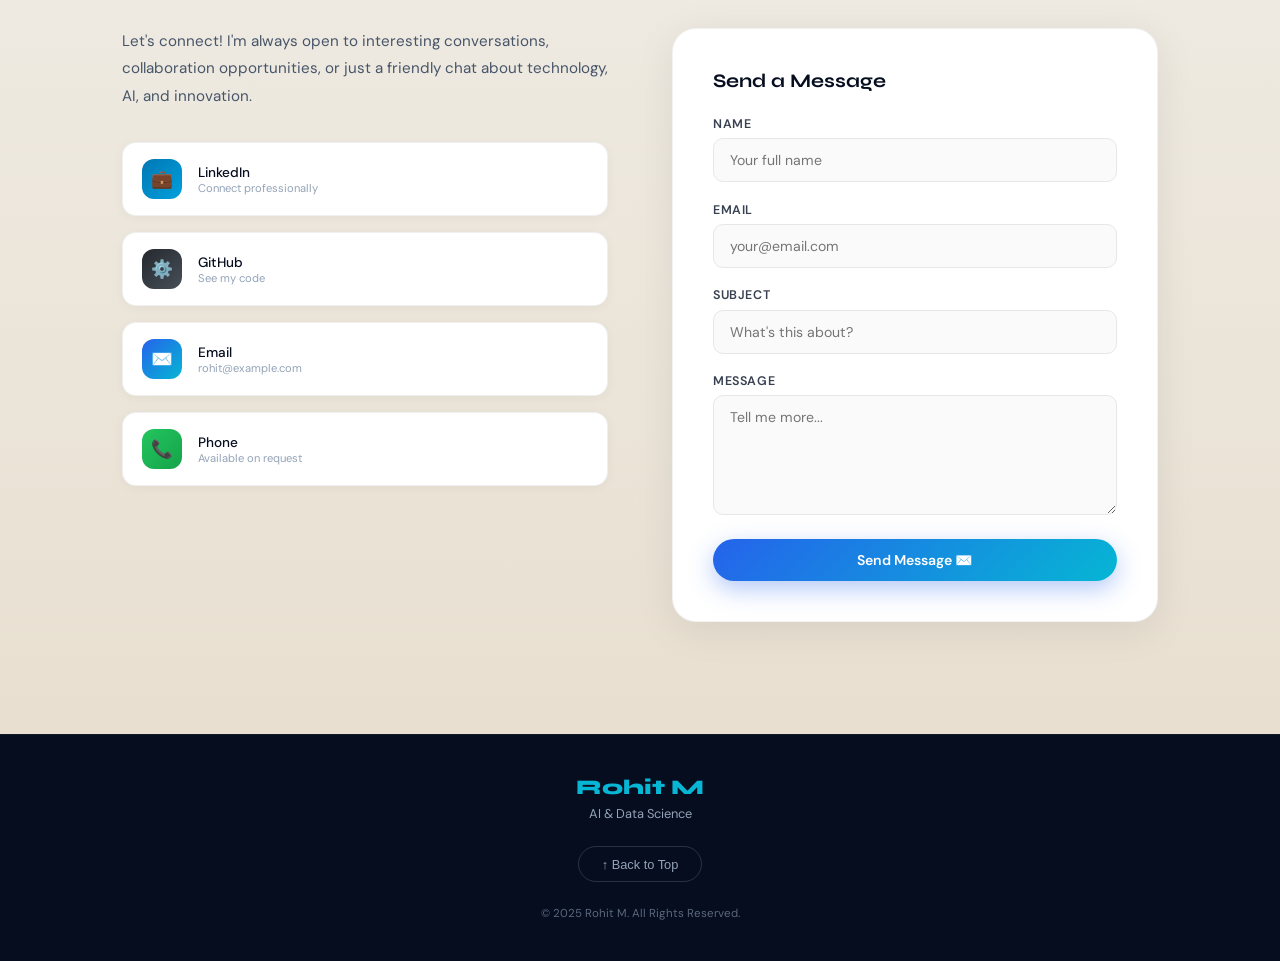
==== commit ca624d03: "Refactor skills and projects sections with new styles Updated styles for skills and projects section" ====
--- a/index.html
+++ b/index.html
@@ -432,62 +432,77 @@
 .edu-year { font-size: 0.75rem; color: #666; font-family: 'JetBrains Mono', monospace; }
 
 /* SKILLS */
-#skills {
-  padding: 7rem 0;
-  background: var(--gradient-dark);
-}
-.skills-grid {
-  display: grid;
-  grid-template-columns: repeat(auto-fit, minmax(200px, 1fr));
-  gap: 1.5rem;
-  margin-top: 1rem;
-}
-.skill-card {
-  background: var(--card-bg);
-  border: 1px solid var(--card-border);
-  border-radius: 20px;
-  padding: 1.8rem;
-  position: relative;
-  overflow: hidden;
-  transition: transform 0.3s, border-color 0.3s;
-}
-.skill-card:hover { transform: translateY(-5px); border-color: rgba(6,182,212,0.3); }
-.skill-card::before {
-  content: '';
-  position: absolute;
-  top: 0; left: 0; right: 0;
-  height: 2px;
-  background: linear-gradient(to right, var(--blue), var(--cyan));
-  opacity: 0;
-  transition: opacity 0.3s;
-}
-.skill-card:hover::before { opacity: 1; }
-.skill-name {
-  font-family: 'Syne', sans-serif;
-  font-size: 1.05rem;
-  font-weight: 700;
-  margin-bottom: 0.4rem;
-}
-.skill-level-num {
-  font-family: 'JetBrains Mono', monospace;
-  font-size: 1.8rem;
-  font-weight: 500;
-  color: var(--cyan);
-  margin-bottom: 0.8rem;
-}
-.skill-bar-bg {
-  width: 100%;
-  height: 4px;
-  background: rgba(255,255,255,0.08);
-  border-radius: 2px;
-  overflow: hidden;
-}
-.skill-bar {
-  height: 100%;
-  background: linear-gradient(to right, var(--blue), var(--cyan));
-  border-radius: 2px;
-  width: 0;
-  transition: width 1.2s ease;
+.skills-grid{
+    display:grid;
+    grid-template-columns:repeat(auto-fit,minmax(320px,1fr));
+    gap:25px;
+}
+
+.skill-card{
+    background:rgba(15,23,42,0.9);
+    border:1px solid rgba(255,255,255,0.08);
+    border-radius:22px;
+    padding:24px;
+    backdrop-filter:blur(15px);
+    transition:.4s ease;
+}
+
+.skill-card:hover{
+    transform:translateY(-8px);
+    border-color:#00d4ff;
+    box-shadow:0 15px 35px rgba(0,212,255,.15);
+}
+
+.sk-header{
+    display:flex;
+    align-items:center;
+    gap:15px;
+    margin-bottom:20px;
+}
+
+.sk-icon{
+    width:55px;
+    height:55px;
+    display:flex;
+    align-items:center;
+    justify-content:center;
+    font-size:1.6rem;
+    border-radius:15px;
+    background:rgba(0,212,255,.12);
+}
+
+.sk-header h4{
+    color:#ffffff;
+    font-size:1.1rem;
+    font-weight:700;
+}
+
+.skill-tags{
+    display:flex;
+    flex-wrap:wrap;
+    gap:10px;
+}
+
+.skill-tag{
+    padding:8px 14px;
+    border-radius:999px;
+    background:rgba(255,255,255,.06);
+    border:1px solid rgba(255,255,255,.1);
+    color:#e2e8f0;
+    font-size:.85rem;
+    transition:.3s ease;
+}
+
+.skill-tag:hover{
+    background:rgba(0,212,255,.15);
+    border-color:#00d4ff;
+    color:#67e8f9;
+}
+
+@media(max-width:768px){
+    .skills-grid{
+        grid-template-columns:1fr;
+    }
 }
 
 /* PROJECTS */
@@ -504,30 +519,39 @@
     gap:28px;
 }
 
+.projects-grid{
+    display:grid;
+    grid-template-columns:repeat(auto-fit,minmax(340px,1fr));
+    gap:30px;
+}
+
 .project-card{
-    background:rgba(255,255,255,0.04);
-    border:1px solid rgba(255,255,255,0.08);
+    background:rgba(15,23,42,0.9);
+    border:1px solid rgba(255,255,255,0.1);
     border-radius:24px;
     overflow:hidden;
-    transition:.4s ease;
-    backdrop-filter:blur(15px);
+    backdrop-filter:blur(18px);
+    transition:all .4s ease;
     height:100%;
     display:flex;
     flex-direction:column;
+    position:relative;
 }
 
 .project-card:hover{
     transform:translateY(-10px);
     border-color:#00d4ff;
-    box-shadow:0 20px 40px rgba(0,212,255,.15);
+    box-shadow:
+        0 20px 40px rgba(0,212,255,.18),
+        0 0 30px rgba(0,212,255,.15);
 }
 
 .project-card.featured{
-    border:2px solid rgba(0,212,255,.35);
+    border:2px solid rgba(0,212,255,.4);
     background:linear-gradient(
         135deg,
-        rgba(0,212,255,.08),
-        rgba(255,255,255,.03)
+        rgba(0,212,255,.12),
+        rgba(15,23,42,.95)
     );
 }
 
@@ -536,80 +560,13 @@
     display:flex;
     align-items:center;
     justify-content:center;
+    position:relative;
     background:linear-gradient(
         135deg,
-        #0f2027,
-        #203a43,
-        #2c5364
+        #0f172a,
+        #1e293b,
+        #334155
     );
-}
-
-.project-thumb-inner{
-    font-size:4rem;
-}
-
-.project-body{
-    padding:24px;
-    display:flex;
-    flex-direction:column;
-    flex-grow:1;
-}
-
-.project-badge{
-    display:inline-block;
-    width:max-content;
-    padding:6px 14px;
-    border-radius:999px;
-    background:rgba(0,212,255,.12);
-    color:#00d4ff;
-    font-size:.8rem;
-    font-weight:600;
-    margin-bottom:14px;
-}
-
-.project-title{
-    font-size:1.3rem;
-    font-weight:700;
-    line-height:1.5;
-    margin-bottom:12px;
-    color:#fff;
-}
-
-.project-desc{
-    color:#cbd5e1;
-    line-height:1.8;
-    margin-bottom:20px;
-    flex-grow:1;
-}
-
-.project-tags{
-    display:flex;
-    flex-wrap:wrap;
-    gap:10px;
-}
-
-.tag{
-    padding:8px 14px;
-    border-radius:999px;
-    background:rgba(255,255,255,.06);
-    border:1px solid rgba(255,255,255,.08);
-    font-size:.8rem;
-    color:#e2e8f0;
-}
-.project-card.featured{
-    grid-column:span 1;
-}
-
-.project-title{
-    min-height:72px;
-}
-
-.project-desc{
-    min-height:120px;
-}
-
-.project-thumb{
-    position:relative;
 }
 
 .project-thumb::after{
@@ -618,10 +575,83 @@
     inset:0;
     background:linear-gradient(
         to top,
-        rgba(0,0,0,.25),
+        rgba(0,0,0,.35),
         transparent
     );
 }
+
+.project-thumb-inner{
+    font-size:4.5rem;
+    z-index:2;
+    filter:drop-shadow(0 0 20px rgba(255,255,255,.25));
+}
+
+.project-body{
+    padding:24px;
+    display:flex;
+    flex-direction:column;
+    flex-grow:1;
+}
+
+.project-badge{
+    display:inline-block;
+    width:max-content;
+    padding:7px 16px;
+    border-radius:999px;
+    background:rgba(0,212,255,.15);
+    border:1px solid rgba(0,212,255,.3);
+    color:#67e8f9;
+    font-size:.82rem;
+    font-weight:700;
+    margin-bottom:15px;
+    letter-spacing:.5px;
+}
+
+.project-title{
+    color:#ffffff;
+    font-size:1.3rem;
+    font-weight:700;
+    line-height:1.5;
+    margin-bottom:14px;
+    min-height:72px;
+    text-shadow:0 0 10px rgba(255,255,255,.08);
+}
+
+.project-desc{
+    color:#e2e8f0;
+    font-size:.95rem;
+    line-height:1.8;
+    margin-bottom:20px;
+    flex-grow:1;
+    min-height:120px;
+}
+
+.project-tags{
+    display:flex;
+    flex-wrap:wrap;
+    gap:10px;
+}
+
+.tag{
+    padding:8px 14px;
+    border-radius:999px;
+    background:rgba(255,255,255,.08);
+    border:1px solid rgba(255,255,255,.12);
+    color:#f8fafc;
+    font-size:.8rem;
+    font-weight:500;
+    transition:.3s ease;
+}
+
+.tag:hover{
+    background:rgba(0,212,255,.15);
+    border-color:#00d4ff;
+    color:#67e8f9;
+}
+
+
+
+
 
 @media (max-width:768px){
 
@@ -631,13 +661,21 @@
 
     .project-title{
         min-height:auto;
+        font-size:1.15rem;
     }
 
     .project-desc{
         min-height:auto;
     }
-}
-
+
+    .project-thumb{
+        height:150px;
+    }
+
+    .project-thumb-inner{
+        font-size:3.5rem;
+    }
+}
 /* CERTIFICATIONS & INTERNSHIPS */
 #certs {
   padding: 7rem 0;
@@ -967,54 +1005,173 @@
 
 <!-- SKILLS -->
 <section id="skills">
-  <div class="container">
-    <span class="section-tag reveal">// 002 — Skills</span>
-    <h2 class="section-title reveal">Technical Expertise</h2>
-    <div class="section-divider reveal"></div>
-
-    <div class="skills-grid">
-      <div class="skill-card reveal reveal-delay-1" data-level="90">
-        <div class="skill-name">HTML &amp; CSS</div>
-        <div class="skill-level-num">90%</div>
-        <div class="skill-bar-bg"><div class="skill-bar" data-width="90"></div></div>
-      </div>
-      <div class="skill-card reveal reveal-delay-2" data-level="75">
-        <div class="skill-name">Java</div>
-        <div class="skill-level-num">75%</div>
-        <div class="skill-bar-bg"><div class="skill-bar" data-width="75"></div></div>
-      </div>
-      <div class="skill-card reveal reveal-delay-3" data-level="95">
-        <div class="skill-name">Python</div>
-        <div class="skill-level-num">95%</div>
-        <div class="skill-bar-bg"><div class="skill-bar" data-width="95"></div></div>
-      </div>
-      <div class="skill-card reveal reveal-delay-4" data-level="85">
-        <div class="skill-name">Data Science</div>
-        <div class="skill-level-num">85%</div>
-        <div class="skill-bar-bg"><div class="skill-bar" data-width="85"></div></div>
-      </div>
-      <div class="skill-card reveal reveal-delay-1" data-level="80">
-        <div class="skill-name">JavaScript</div>
-        <div class="skill-level-num">80%</div>
-        <div class="skill-bar-bg"><div class="skill-bar" data-width="80"></div></div>
-      </div>
-      <div class="skill-card reveal reveal-delay-2" data-level="70">
-        <div class="skill-name">Machine Learning</div>
-        <div class="skill-level-num">70%</div>
-        <div class="skill-bar-bg"><div class="skill-bar" data-width="70"></div></div>
-      </div>
-      <div class="skill-card reveal reveal-delay-3" data-level="65">
-        <div class="skill-name">Cybersecurity</div>
-        <div class="skill-level-num">65%</div>
-        <div class="skill-bar-bg"><div class="skill-bar" data-width="65"></div></div>
-      </div>
-      <div class="skill-card reveal reveal-delay-4" data-level="75">
-        <div class="skill-name">Full-Stack Dev</div>
-        <div class="skill-level-num">75%</div>
-        <div class="skill-bar-bg"><div class="skill-bar" data-width="75"></div></div>
-      </div>
+    <div class="container">
+
+        <span class="section-tag reveal">// 002 — Skills</span>
+        <h2 class="section-title reveal">Technical Expertise</h2>
+        <div class="section-divider reveal"></div>
+
+        <div class="skills-grid">
+
+            <!-- Frontend -->
+
+            <div class="skill-card reveal">
+                <div class="sk-header">
+                    <div class="sk-icon">🎨</div>
+                    <h4>Frontend Engineering</h4>
+                </div>
+
+                <div class="skill-tags">
+                    <span class="skill-tag">HTML5</span>
+                    <span class="skill-tag">CSS3</span>
+                    <span class="skill-tag">JavaScript</span>
+                    <span class="skill-tag">Bootstrap 5</span>
+                    <span class="skill-tag">Responsive Design</span>
+                    <span class="skill-tag">React.js</span>
+                </div>
+            </div>
+
+            <!-- Backend -->
+
+            <div class="skill-card reveal">
+                <div class="sk-header">
+                    <div class="sk-icon">⚙️</div>
+                    <h4>Backend Development</h4>
+                </div>
+
+                <div class="skill-tags">
+                    <span class="skill-tag">Python</span>
+                    <span class="skill-tag">Java</span>
+                    <span class="skill-tag">Flask</span>
+                    <span class="skill-tag">Node.js</span>
+                    <span class="skill-tag">Express.js</span>
+                    <span class="skill-tag">REST APIs</span>
+                </div>
+            </div>
+
+            <!-- Database -->
+
+            <div class="skill-card reveal">
+                <div class="sk-header">
+                    <div class="sk-icon">🗄️</div>
+                    <h4>Database Systems</h4>
+                </div>
+
+                <div class="skill-tags">
+                    <span class="skill-tag">MySQL</span>
+                    <span class="skill-tag">MongoDB</span>
+                    <span class="skill-tag">SQL</span>
+                    <span class="skill-tag">Database Design</span>
+                    <span class="skill-tag">Data Management</span>
+                </div>
+            </div>
+
+            <!-- AI & Data Science -->
+
+            <div class="skill-card reveal">
+                <div class="sk-header">
+                    <div class="sk-icon">🤖</div>
+                    <h4>AI & Data Science</h4>
+                </div>
+
+                <div class="skill-tags">
+                    <span class="skill-tag">Machine Learning</span>
+                    <span class="skill-tag">Data Analysis</span>
+                    <span class="skill-tag">Data Visualization</span>
+                    <span class="skill-tag">Pandas</span>
+                    <span class="skill-tag">NumPy</span>
+                    <span class="skill-tag">Matplotlib</span>
+                </div>
+            </div>
+
+            <!-- AI Engineering -->
+
+            <div class="skill-card reveal">
+                <div class="sk-header">
+                    <div class="sk-icon">🧠</div>
+                    <h4>AI Engineering</h4>
+                </div>
+
+                <div class="skill-tags">
+                    <span class="skill-tag">Generative AI</span>
+                    <span class="skill-tag">Large Language Models</span>
+                    <span class="skill-tag">Prompt Engineering</span>
+                    <span class="skill-tag">Groq API</span>
+                    <span class="skill-tag">Multi-Agent Systems</span>
+                    <span class="skill-tag">RAG</span>
+                    <span class="skill-tag">AI Automation</span>
+                </div>
+            </div>
+
+            <!-- Robotics & Industry 5.0 -->
+
+            <div class="skill-card reveal">
+                <div class="sk-header">
+                    <div class="sk-icon">🤖</div>
+                    <h4>Robotics & Industry 5.0</h4>
+                </div>
+
+                <div class="skill-tags">
+                    <span class="skill-tag">Digital Twin</span>
+                    <span class="skill-tag">IoT Systems</span>
+                    <span class="skill-tag">Human-AI Collaboration</span>
+                    <span class="skill-tag">Industrial Automation</span>
+                    <span class="skill-tag">Smart Manufacturing</span>
+                </div>
+            </div>
+
+            <!-- Development Tools -->
+
+            <div class="skill-card reveal">
+                <div class="sk-header">
+                    <div class="sk-icon">🛠️</div>
+                    <h4>Development Tools</h4>
+                </div>
+
+                <div class="skill-tags">
+                    <span class="skill-tag">Git</span>
+                    <span class="skill-tag">GitHub</span>
+                    <span class="skill-tag">VS Code</span>
+                    <span class="skill-tag">Chart.js</span>
+                    <span class="skill-tag">Postman</span>
+                </div>
+            </div>
+
+            <!-- Cloud & Deployment -->
+
+            <div class="skill-card reveal">
+                <div class="sk-header">
+                    <div class="sk-icon">☁️</div>
+                    <h4>Cloud & Deployment</h4>
+                </div>
+
+                <div class="skill-tags">
+                    <span class="skill-tag">Railway</span>
+                    <span class="skill-tag">Vercel</span>
+                    <span class="skill-tag">Deployment</span>
+                    <span class="skill-tag">Environment Variables</span>
+                </div>
+            </div>
+
+            <!-- Professional Skills -->
+
+            <div class="skill-card reveal">
+                <div class="sk-header">
+                    <div class="sk-icon">🚀</div>
+                    <h4>Professional Skills</h4>
+                </div>
+
+                <div class="skill-tags">
+                    <span class="skill-tag">Problem Solving</span>
+                    <span class="skill-tag">Critical Thinking</span>
+                    <span class="skill-tag">Team Collaboration</span>
+                    <span class="skill-tag">Communication</span>
+                    <span class="skill-tag">Project Management</span>
+                </div>
+            </div>
+
+        </div>
     </div>
-  </div>
 </section>
 
 <!-- PROJECTS -->
@@ -1065,7 +1222,7 @@
           <div class="project-badge">✦ AI Innovation Project</div>
 
           <h3 class="project-title">
-            AI Multi-Agent Project Management and Collaboration Platform
+            AI Multi-Agent Project Manager
           </h3>
 
           <p class="project-desc">
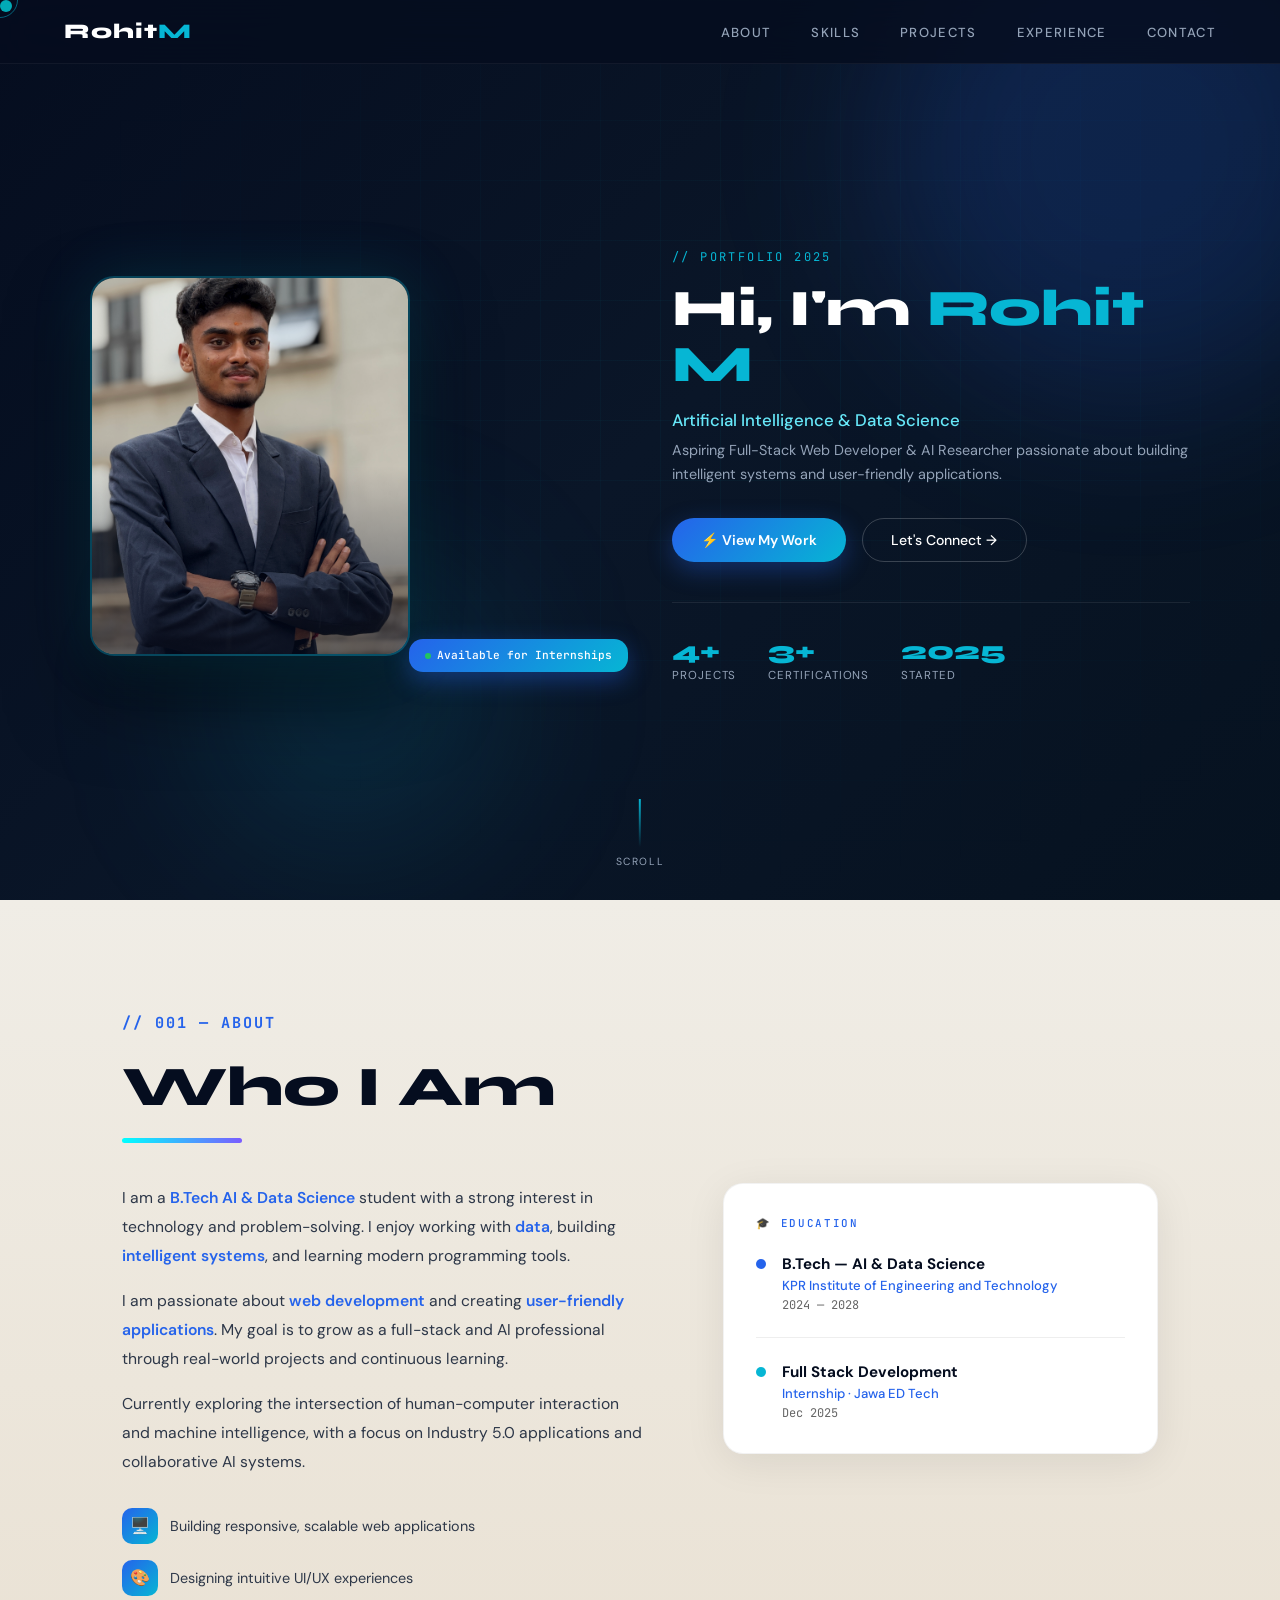
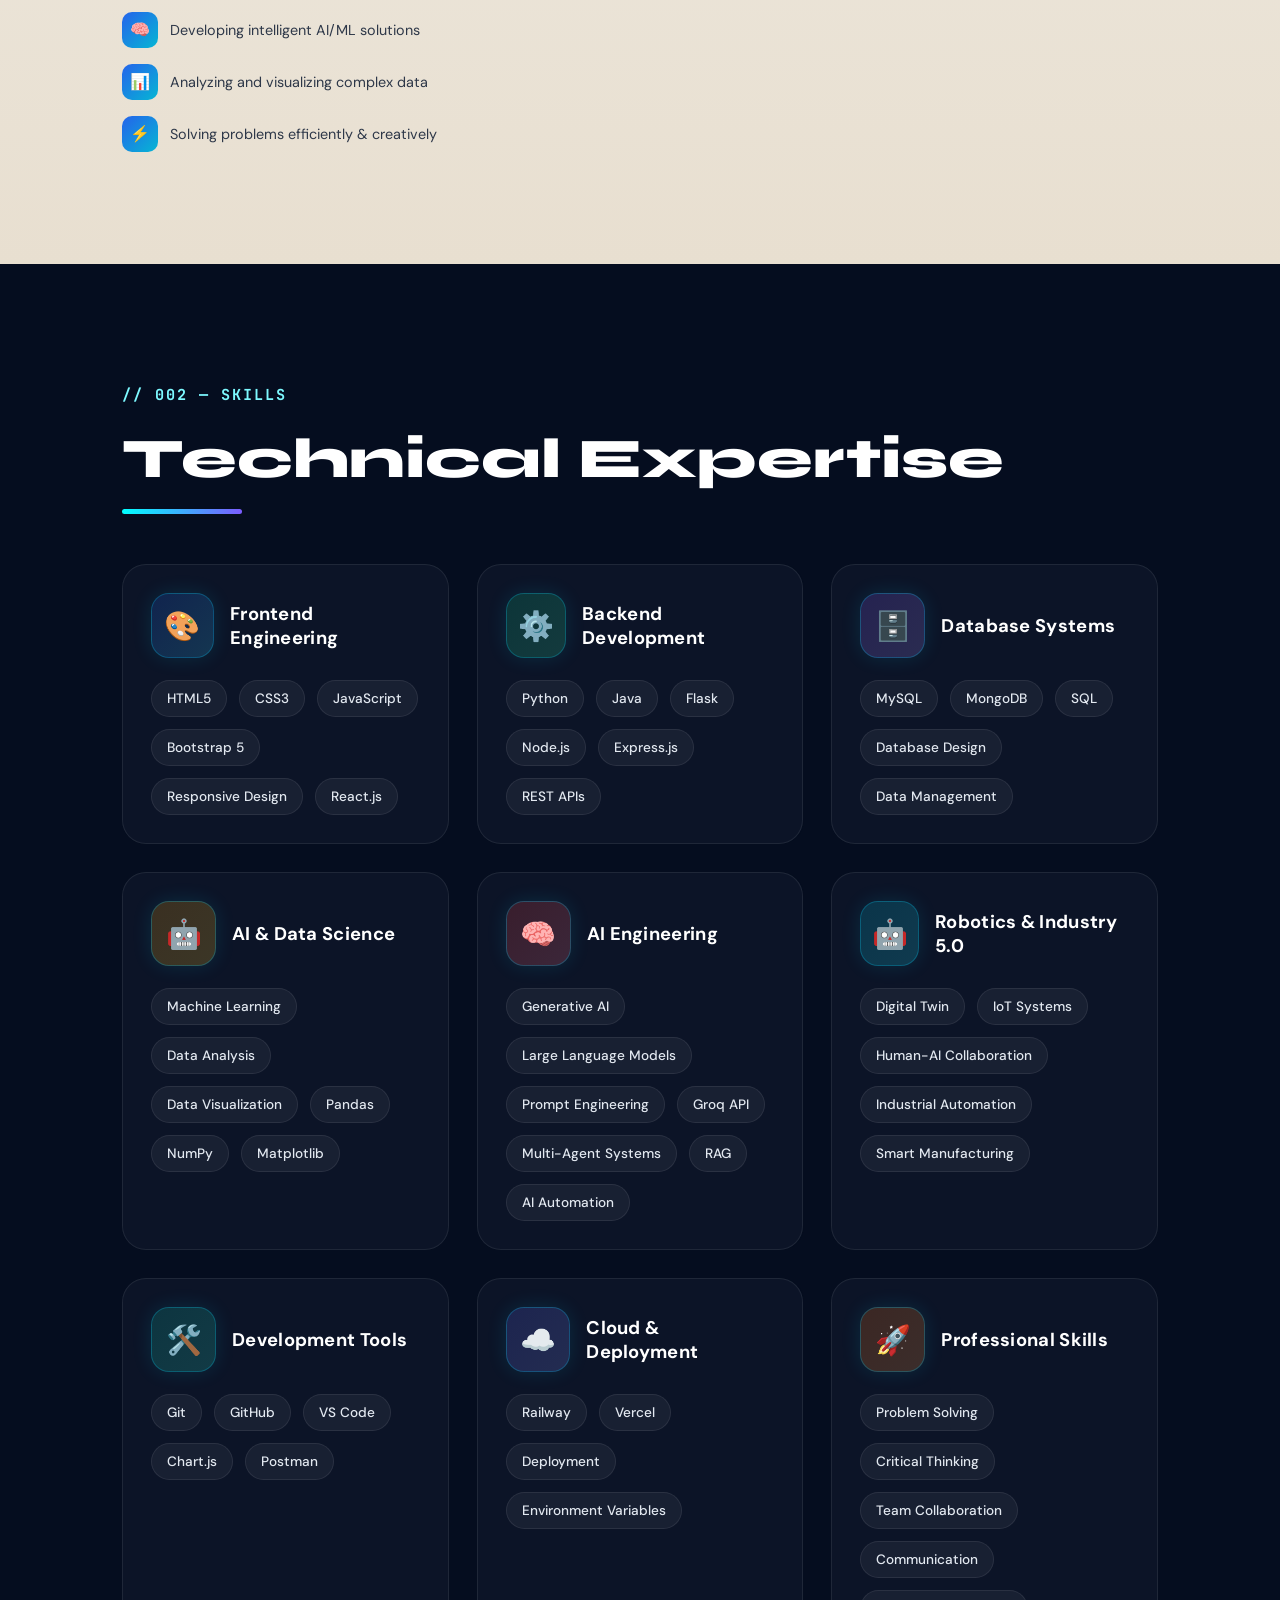
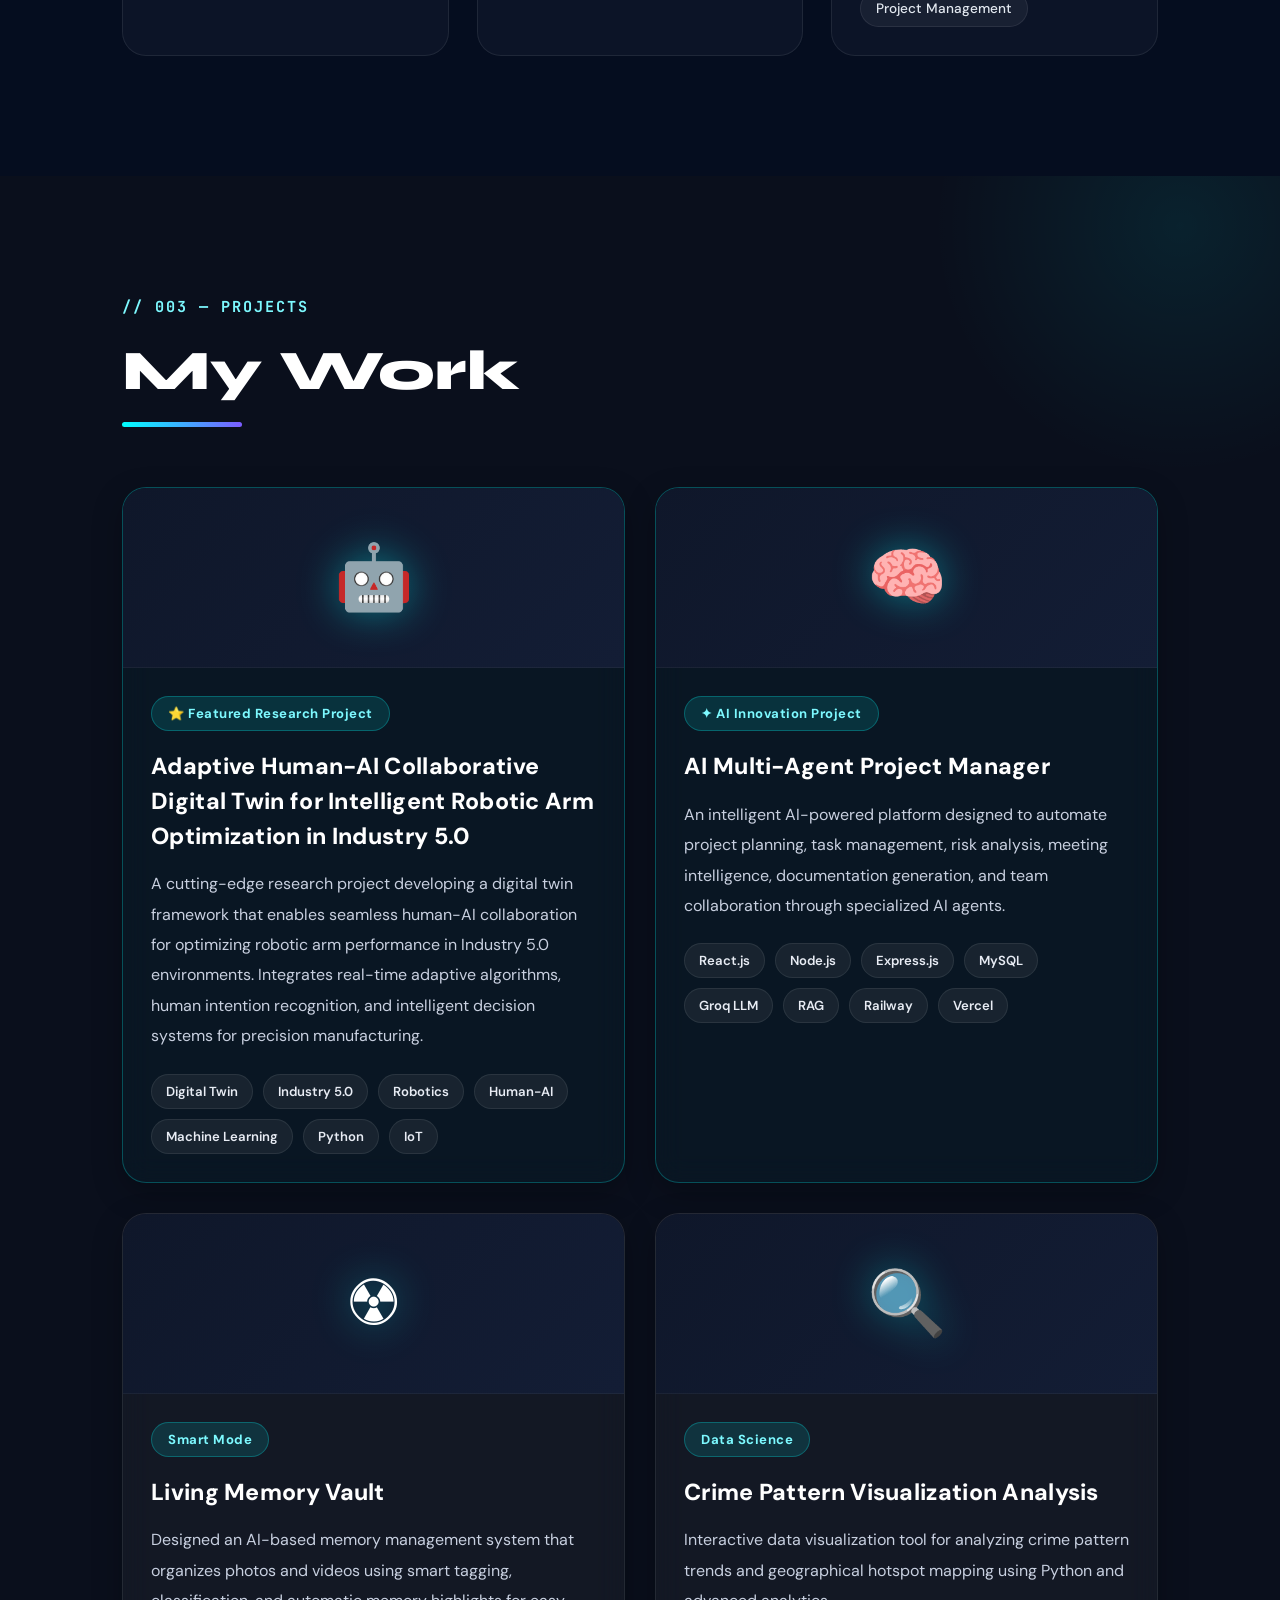
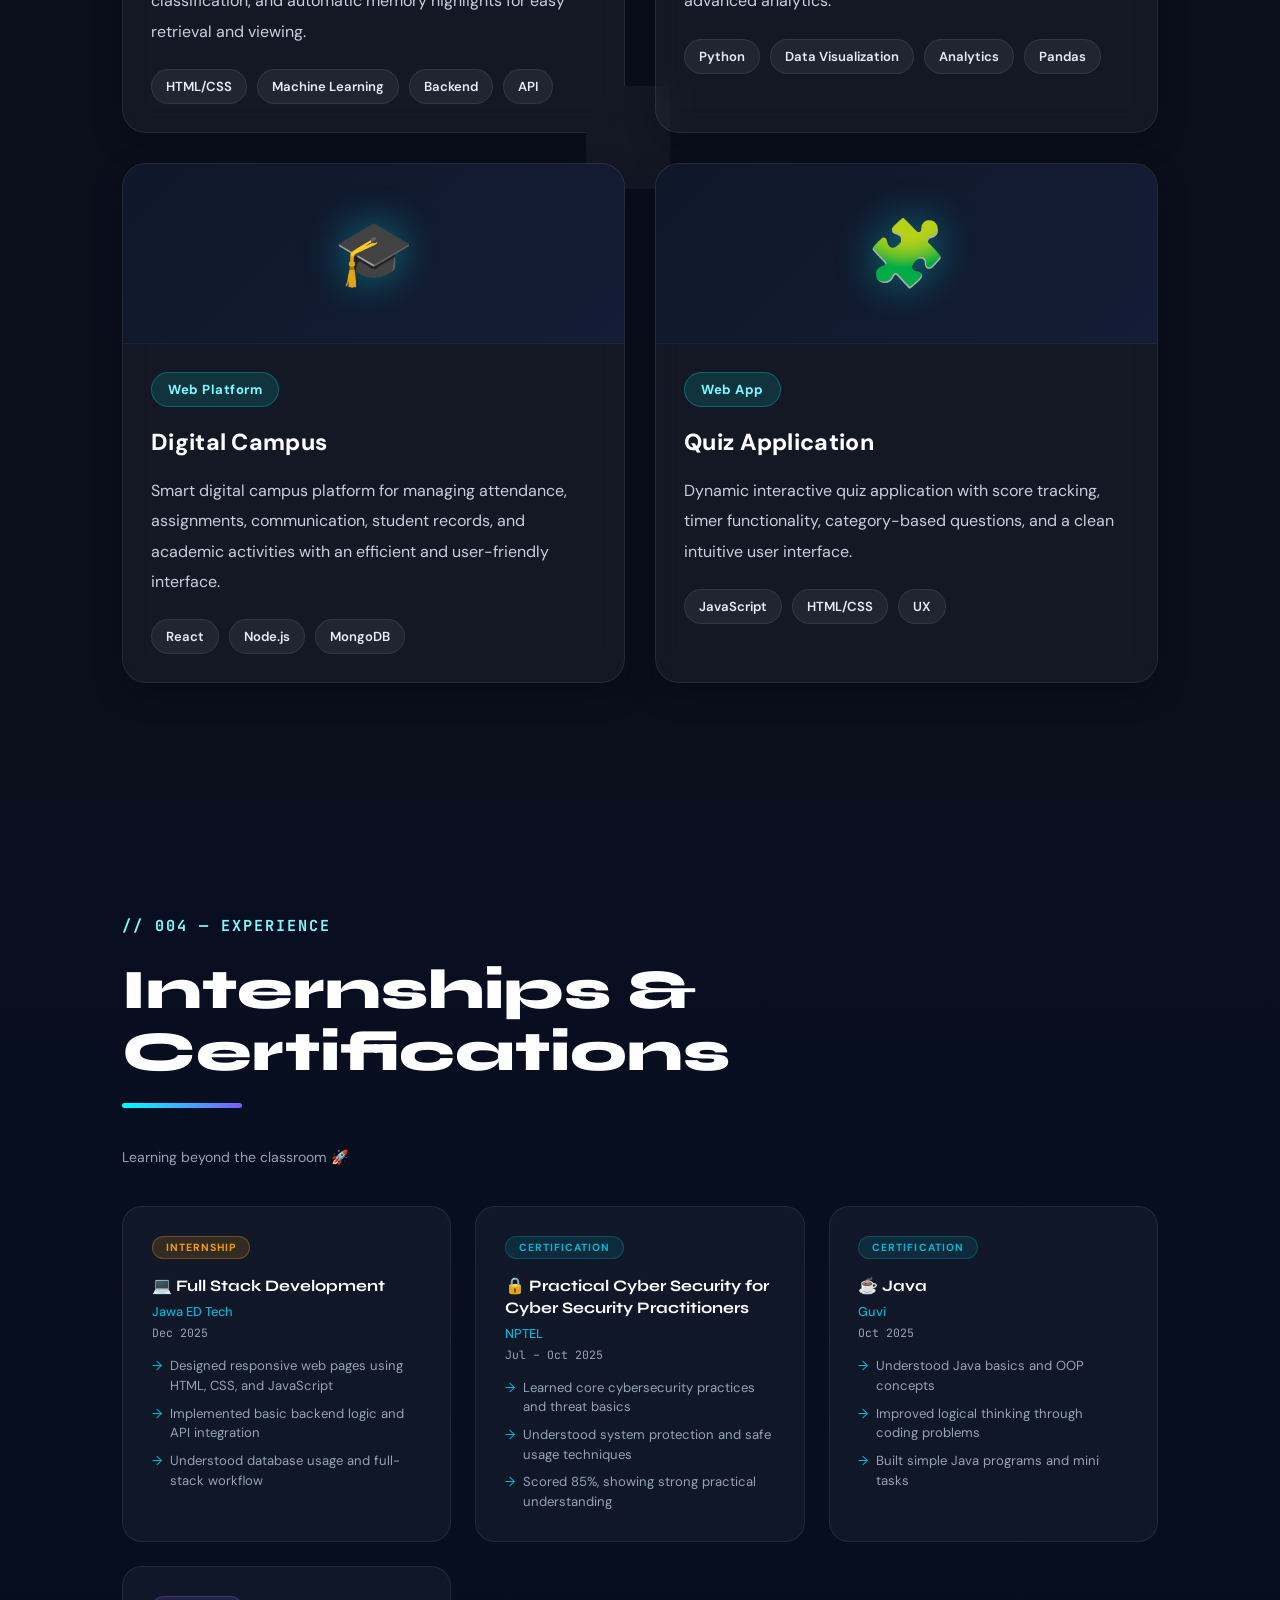
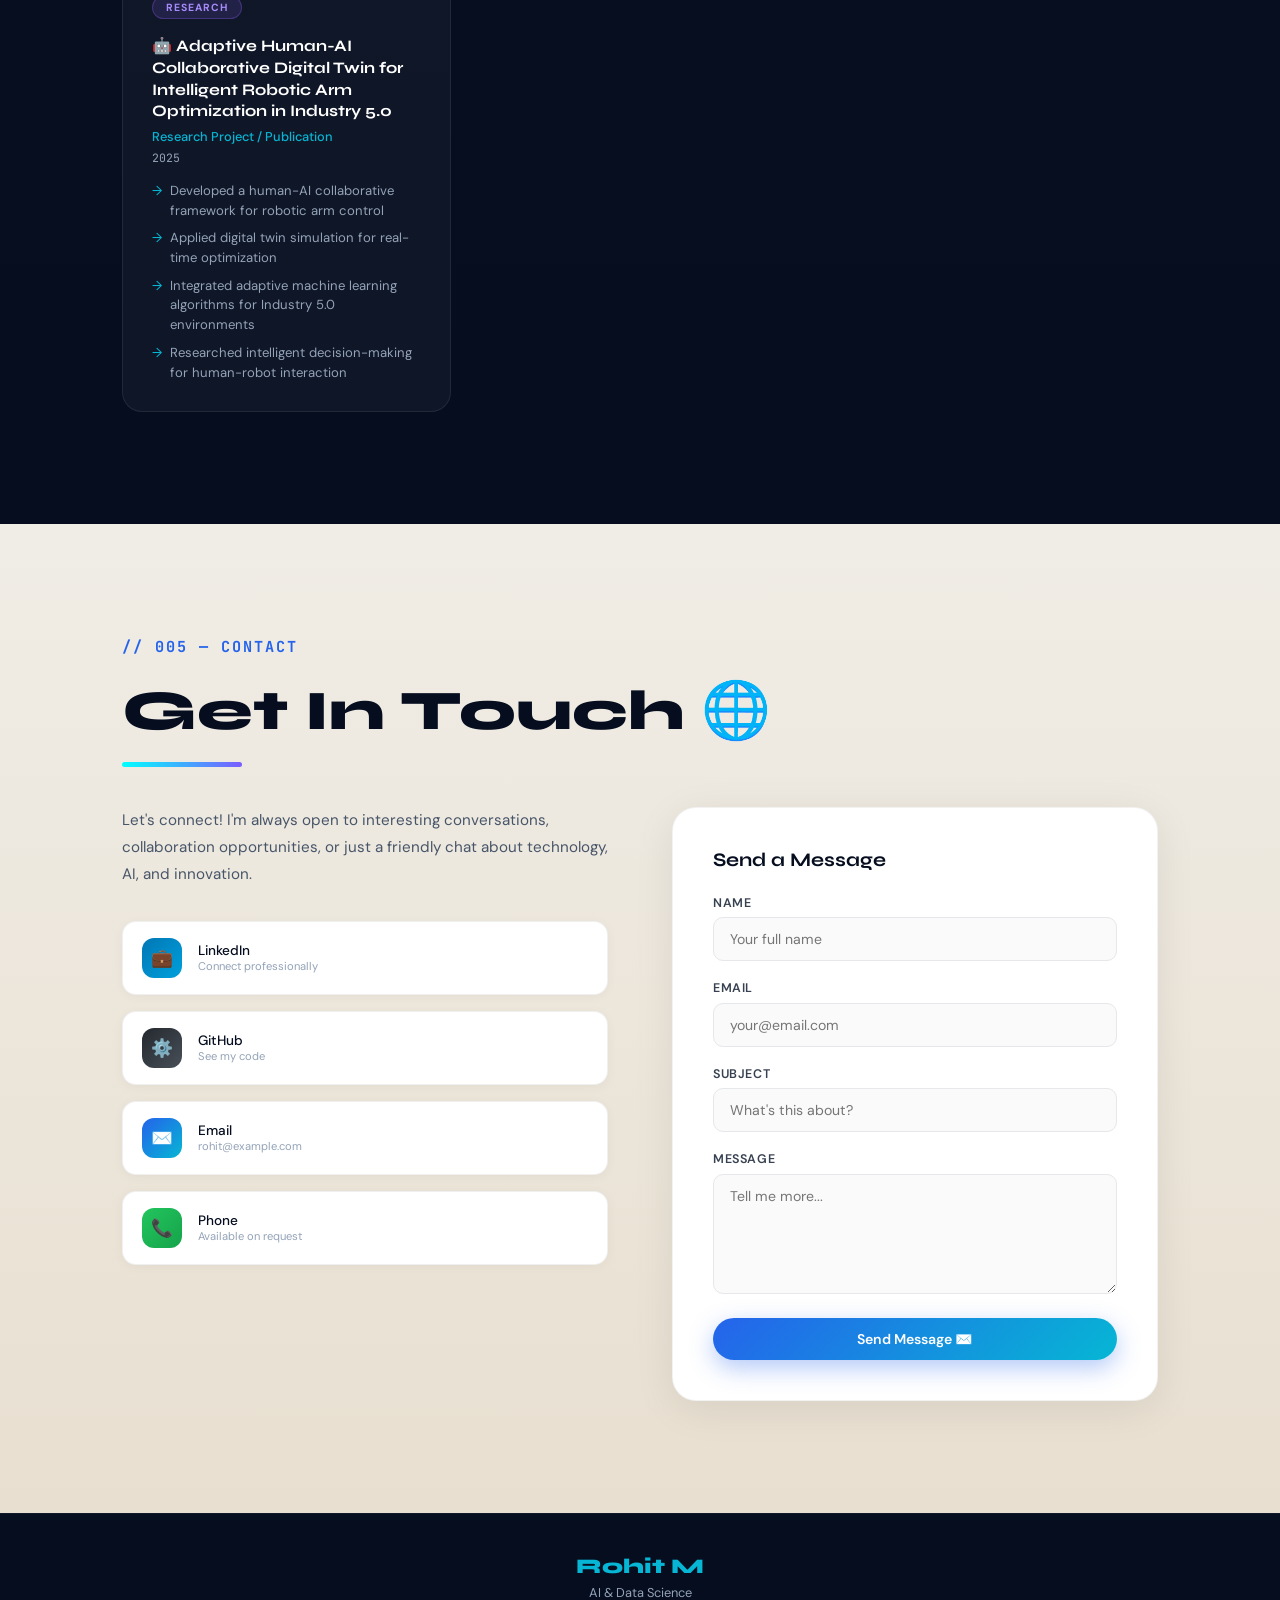
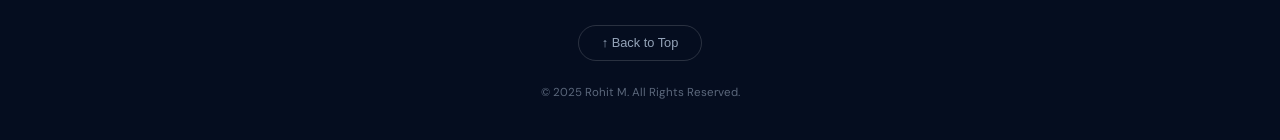
==== commit 8317c842: "Refactor styles for skills and projects sections Updated styles for skills and projects sections, in" ====
--- a/index.html
+++ b/index.html
@@ -432,248 +432,372 @@
 .edu-year { font-size: 0.75rem; color: #666; font-family: 'JetBrains Mono', monospace; }
 
 /* SKILLS */
+#skills{
+    position:relative;
+    padding:120px 0;
+}
+
 .skills-grid{
     display:grid;
     grid-template-columns:repeat(auto-fit,minmax(320px,1fr));
-    gap:25px;
+    gap:28px;
+    margin-top:50px;
 }
 
 .skill-card{
-    background:rgba(15,23,42,0.9);
+    position:relative;
+    background:rgba(15,23,42,0.85);
+    backdrop-filter:blur(18px);
     border:1px solid rgba(255,255,255,0.08);
-    border-radius:22px;
-    padding:24px;
-    backdrop-filter:blur(15px);
-    transition:.4s ease;
-}
-
-.skill-card:hover{
-    transform:translateY(-8px);
-    border-color:#00d4ff;
-    box-shadow:0 15px 35px rgba(0,212,255,.15);
-}
-
-.sk-header{
-    display:flex;
-    align-items:center;
-    gap:15px;
-    margin-bottom:20px;
-}
-
-.sk-icon{
-    width:55px;
-    height:55px;
-    display:flex;
-    align-items:center;
-    justify-content:center;
-    font-size:1.6rem;
-    border-radius:15px;
-    background:rgba(0,212,255,.12);
-}
-
-.sk-header h4{
-    color:#ffffff;
-    font-size:1.1rem;
-    font-weight:700;
-}
-
-.skill-tags{
-    display:flex;
-    flex-wrap:wrap;
-    gap:10px;
-}
-
-.skill-tag{
-    padding:8px 14px;
-    border-radius:999px;
-    background:rgba(255,255,255,.06);
-    border:1px solid rgba(255,255,255,.1);
-    color:#e2e8f0;
-    font-size:.85rem;
-    transition:.3s ease;
-}
-
-.skill-tag:hover{
-    background:rgba(0,212,255,.15);
-    border-color:#00d4ff;
-    color:#67e8f9;
-}
-
-@media(max-width:768px){
-    .skills-grid{
-        grid-template-columns:1fr;
-    }
-}
-
-/* PROJECTS */
-#projects {
-  padding: 7rem 0;
-  background: var(--gradient-section);
-}
-#projects .section-title { color: var(--navy); }
-#projects .section-tag { color: var(--blue); }
-#projects .section-divider { }
-.projects-grid{
-    display:grid;
-    grid-template-columns:repeat(auto-fit,minmax(340px,1fr));
-    gap:28px;
-}
-
-.projects-grid{
-    display:grid;
-    grid-template-columns:repeat(auto-fit,minmax(340px,1fr));
-    gap:30px;
-}
-
-.project-card{
-    background:rgba(15,23,42,0.9);
-    border:1px solid rgba(255,255,255,0.1);
     border-radius:24px;
+    padding:28px;
     overflow:hidden;
-    backdrop-filter:blur(18px);
     transition:all .4s ease;
-    height:100%;
-    display:flex;
-    flex-direction:column;
-    position:relative;
-}
-
-.project-card:hover{
-    transform:translateY(-10px);
-    border-color:#00d4ff;
-    box-shadow:
-        0 20px 40px rgba(0,212,255,.18),
-        0 0 30px rgba(0,212,255,.15);
-}
-
-.project-card.featured{
-    border:2px solid rgba(0,212,255,.4);
-    background:linear-gradient(
-        135deg,
-        rgba(0,212,255,.12),
-        rgba(15,23,42,.95)
-    );
-}
-
-.project-thumb{
-    height:180px;
-    display:flex;
-    align-items:center;
-    justify-content:center;
-    position:relative;
-    background:linear-gradient(
-        135deg,
-        #0f172a,
-        #1e293b,
-        #334155
-    );
-}
-
-.project-thumb::after{
+}
+
+.skill-card::before{
     content:"";
     position:absolute;
     inset:0;
     background:linear-gradient(
-        to top,
-        rgba(0,0,0,.35),
-        transparent
+        135deg,
+        rgba(0,212,255,.08),
+        transparent 60%
     );
-}
-
-.project-thumb-inner{
-    font-size:4.5rem;
+    opacity:0;
+    transition:.4s;
+}
+
+.skill-card:hover{
+    transform:translateY(-10px);
+    border-color:rgba(0,212,255,.5);
+    box-shadow:
+        0 20px 40px rgba(0,212,255,.15),
+        0 0 25px rgba(0,212,255,.1);
+}
+
+.skill-card:hover::before{
+    opacity:1;
+}
+
+.sk-header{
+    display:flex;
+    align-items:center;
+    gap:16px;
+    margin-bottom:22px;
+    position:relative;
     z-index:2;
-    filter:drop-shadow(0 0 20px rgba(255,255,255,.25));
-}
-
-.project-body{
-    padding:24px;
+}
+
+.sk-icon{
+    width:65px;
+    height:65px;
     display:flex;
-    flex-direction:column;
-    flex-grow:1;
-}
-
-.project-badge{
-    display:inline-block;
-    width:max-content;
-    padding:7px 16px;
-    border-radius:999px;
-    background:rgba(0,212,255,.15);
-    border:1px solid rgba(0,212,255,.3);
-    color:#67e8f9;
-    font-size:.82rem;
+    align-items:center;
+    justify-content:center;
+    border-radius:18px;
+    font-size:1.8rem;
+    background:linear-gradient(
+        135deg,
+        rgba(0,212,255,.18),
+        rgba(0,212,255,.05)
+    );
+    border:1px solid rgba(0,212,255,.25);
+    box-shadow:0 0 20px rgba(0,212,255,.12);
+}
+
+.sk-header h4{
+    color:#ffffff;
+    font-size:1.15rem;
     font-weight:700;
-    margin-bottom:15px;
-    letter-spacing:.5px;
-}
-
-.project-title{
-    color:#ffffff;
-    font-size:1.3rem;
-    font-weight:700;
-    line-height:1.5;
-    margin-bottom:14px;
-    min-height:72px;
-    text-shadow:0 0 10px rgba(255,255,255,.08);
-}
-
-.project-desc{
-    color:#e2e8f0;
-    font-size:.95rem;
-    line-height:1.8;
-    margin-bottom:20px;
-    flex-grow:1;
-    min-height:120px;
-}
-
-.project-tags{
+    letter-spacing:.3px;
+    margin:0;
+}
+
+.skill-tags{
     display:flex;
     flex-wrap:wrap;
-    gap:10px;
-}
-
-.tag{
-    padding:8px 14px;
+    gap:12px;
+    position:relative;
+    z-index:2;
+}
+
+.skill-tag{
+    padding:9px 15px;
     border-radius:999px;
-    background:rgba(255,255,255,.08);
-    border:1px solid rgba(255,255,255,.12);
-    color:#f8fafc;
-    font-size:.8rem;
+    font-size:.85rem;
     font-weight:500;
-    transition:.3s ease;
-}
-
-.tag:hover{
-    background:rgba(0,212,255,.15);
+    color:#e2e8f0;
+    background:rgba(255,255,255,.05);
+    border:1px solid rgba(255,255,255,.08);
+    transition:all .3s ease;
+    cursor:default;
+}
+
+.skill-tag:hover{
+    transform:translateY(-3px);
+    background:rgba(0,212,255,.12);
     border-color:#00d4ff;
     color:#67e8f9;
-}
-
-
-
-
-
-@media (max-width:768px){
-
-    .projects-grid{
+    box-shadow:0 0 15px rgba(0,212,255,.15);
+}
+
+.skill-card:nth-child(1) .sk-icon{
+    background:linear-gradient(135deg,#2563eb33,#38bdf833);
+}
+
+.skill-card:nth-child(2) .sk-icon{
+    background:linear-gradient(135deg,#10b98133,#34d39933);
+}
+
+.skill-card:nth-child(3) .sk-icon{
+    background:linear-gradient(135deg,#8b5cf633,#a78bfa33);
+}
+
+.skill-card:nth-child(4) .sk-icon{
+    background:linear-gradient(135deg,#f59e0b33,#fbbf2433);
+}
+
+.skill-card:nth-child(5) .sk-icon{
+    background:linear-gradient(135deg,#ef444433,#fb718533);
+}
+
+.skill-card:nth-child(6) .sk-icon{
+    background:linear-gradient(135deg,#06b6d433,#22d3ee33);
+}
+
+.skill-card:nth-child(7) .sk-icon{
+    background:linear-gradient(135deg,#14b8a633,#2dd4bf33);
+}
+
+.skill-card:nth-child(8) .sk-icon{
+    background:linear-gradient(135deg,#6366f133,#818cf833);
+}
+
+.skill-card:nth-child(9) .sk-icon{
+    background:linear-gradient(135deg,#f9731633,#fb923c33);
+}
+
+@media(max-width:992px){
+
+    .skills-grid{
+        grid-template-columns:repeat(2,1fr);
+    }
+}
+
+@media(max-width:768px){
+
+    .skills-grid{
         grid-template-columns:1fr;
     }
 
-    .project-title{
-        min-height:auto;
-        font-size:1.15rem;
+    .skill-card{
+        padding:24px;
     }
 
-    .project-desc{
-        min-height:auto;
+    .sk-icon{
+        width:58px;
+        height:58px;
+        font-size:1.5rem;
     }
 
-    .project-thumb{
-        height:150px;
+    .sk-header h4{
+        font-size:1.05rem;
     }
-
-    .project-thumb-inner{
-        font-size:3.5rem;
+}
+
+/* PROJECTS */
+#projects {
+    padding: 120px 0;
+    background: #0a0f1c;
+    position: relative;
+    overflow: hidden;
+}
+
+#projects::before {
+    content: "";
+    position: absolute;
+    width: 500px;
+    height: 500px;
+    background: radial-gradient(circle, rgba(0,255,255,0.08), transparent 70%);
+    top: -200px;
+    right: -150px;
+    pointer-events: none;
+}
+
+.projects-grid {
+    display: grid;
+    grid-template-columns: repeat(auto-fit, minmax(340px, 1fr));
+    gap: 30px;
+    margin-top: 60px;
+}
+
+.project-card {
+    background: rgba(255,255,255,0.04);
+    backdrop-filter: blur(14px);
+    border: 1px solid rgba(255,255,255,0.08);
+    border-radius: 24px;
+    overflow: hidden;
+    transition: all 0.4s ease;
+    position: relative;
+    box-shadow: 0 10px 30px rgba(0,0,0,0.25);
+}
+
+.project-card::before {
+    content: "";
+    position: absolute;
+    inset: 0;
+    background: linear-gradient(
+        135deg,
+        rgba(0,255,255,0.08),
+        rgba(123,92,255,0.08)
+    );
+    opacity: 0;
+    transition: 0.4s;
+}
+
+.project-card:hover::before {
+    opacity: 1;
+}
+
+.project-card:hover {
+    transform: translateY(-12px);
+    border-color: rgba(0,255,255,0.35);
+    box-shadow: 0 25px 60px rgba(0,255,255,0.15);
+}
+
+.project-card.featured {
+    border: 1px solid rgba(0,255,255,0.25);
+    background: rgba(0,255,255,0.03);
+}
+
+.project-thumb {
+    height: 180px;
+    display: flex;
+    align-items: center;
+    justify-content: center;
+    background: linear-gradient(
+        135deg,
+        #0f172a,
+        #131d35
+    );
+    border-bottom: 1px solid rgba(255,255,255,0.05);
+}
+
+.project-thumb-inner {
+    font-size: 4rem;
+    filter: drop-shadow(0 0 20px rgba(0,255,255,0.4));
+    transition: 0.4s;
+}
+
+.project-card:hover .project-thumb-inner {
+    transform: scale(1.15) rotate(6deg);
+}
+
+.project-body {
+    padding: 28px;
+    position: relative;
+    z-index: 2;
+}
+
+.project-badge {
+    display: inline-flex;
+    align-items: center;
+    padding: 8px 16px;
+    border-radius: 999px;
+    background: rgba(0,255,255,0.12);
+    border: 1px solid rgba(0,255,255,0.25);
+    color: #7df9ff;
+    font-size: 0.82rem;
+    font-weight: 700;
+    letter-spacing: 0.5px;
+    margin-bottom: 18px;
+}
+
+.project-title {
+    font-size: 1.45rem;
+    line-height: 1.5;
+    font-weight: 800;
+    color: #ffffff;
+    margin-bottom: 16px;
+    letter-spacing: 0.3px;
+}
+
+.project-desc {
+    color: #c8d0e0;
+    font-size: 1rem;
+    line-height: 1.9;
+    font-weight: 400;
+    margin-bottom: 22px;
+}
+
+.project-tags {
+    display: flex;
+    flex-wrap: wrap;
+    gap: 10px;
+}
+
+.tag {
+    padding: 8px 14px;
+    border-radius: 999px;
+    background: rgba(255,255,255,0.06);
+    border: 1px solid rgba(255,255,255,0.08);
+    color: #e8ecf4;
+    font-size: 0.82rem;
+    font-weight: 600;
+    transition: all 0.3s ease;
+}
+
+.tag:hover {
+    background: rgba(0,255,255,0.15);
+    color: #7df9ff;
+    border-color: rgba(0,255,255,0.3);
+}
+
+.section-tag {
+    display: inline-block;
+    color: #7df9ff;
+    font-size: 0.95rem;
+    font-weight: 700;
+    letter-spacing: 2px;
+    text-transform: uppercase;
+}
+
+.section-title {
+    font-size: 3.5rem;
+    font-weight: 900;
+    color: #ffffff;
+    margin-top: 15px;
+    margin-bottom: 20px;
+    line-height: 1.1;
+}
+
+.section-divider {
+    width: 120px;
+    height: 5px;
+    border-radius: 999px;
+    background: linear-gradient(
+        90deg,
+        #00ffff,
+        #7b5cff
+    );
+}
+
+@media (max-width: 768px) {
+    .projects-grid {
+        grid-template-columns: 1fr;
+    }
+
+    .section-title {
+        font-size: 2.5rem;
+    }
+
+    .project-title {
+        font-size: 1.2rem;
+    }
+
+    .project-desc {
+        font-size: 0.95rem;
     }
 }
 /* CERTIFICATIONS & INTERNSHIPS */
